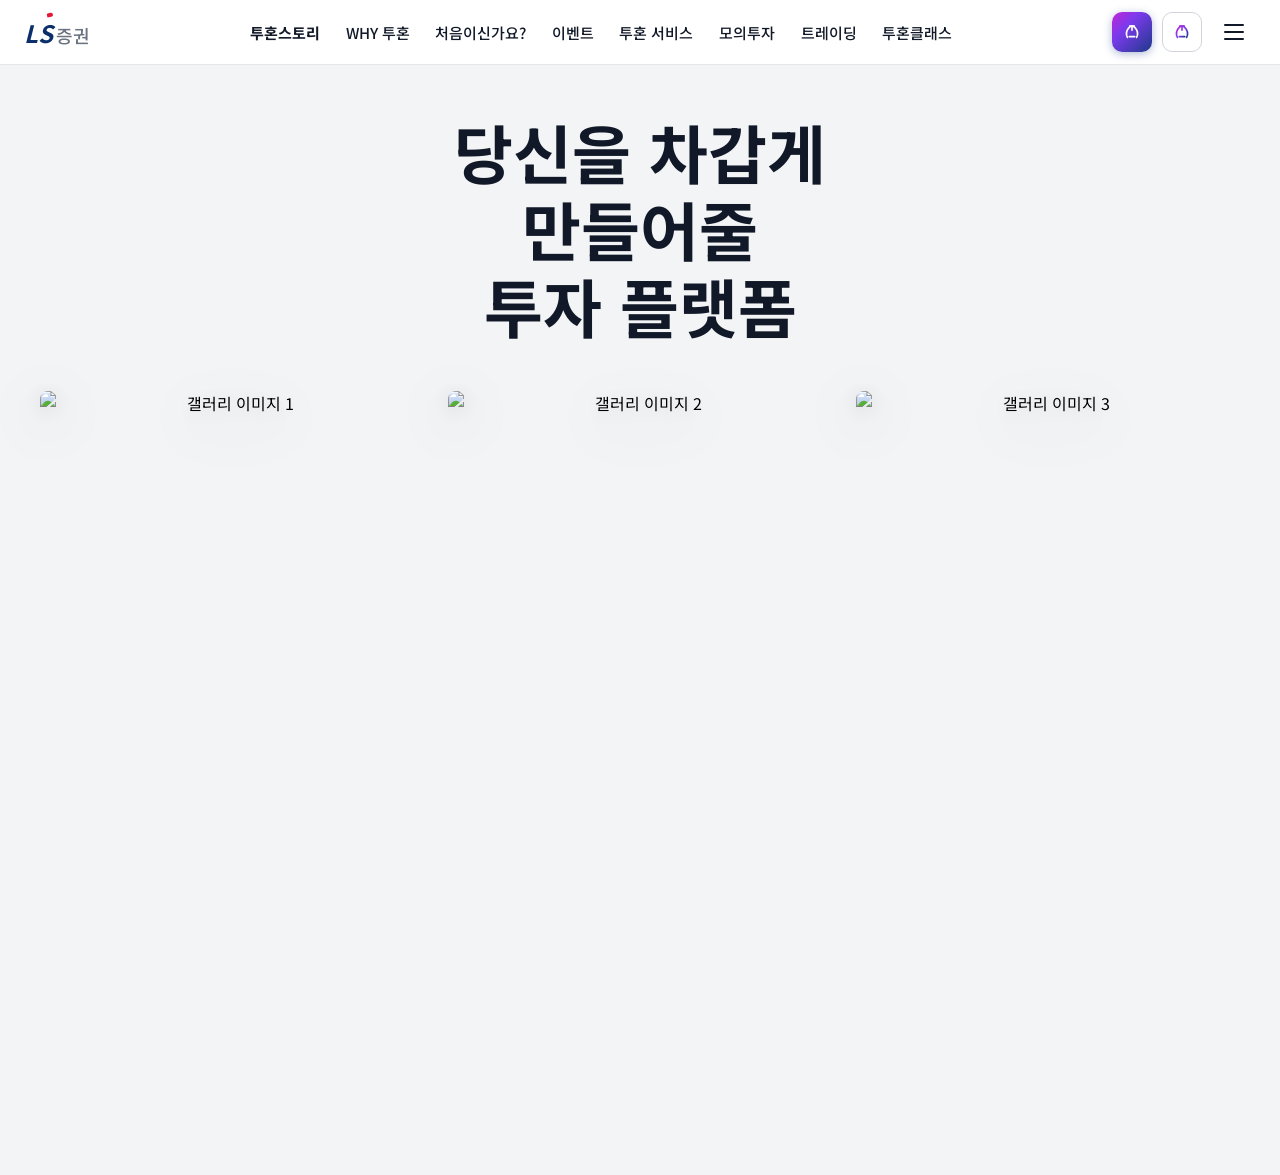
==== index.html @ 50b417e9 "2nd" ====
<!DOCTYPE html>
<html lang="ko">
<head>
    <meta charset="UTF-8">
    <meta name="viewport" content="width=device-width, initial-scale=1.0">
    <title>LS증권 스타일 헤더</title>
    <link rel="preconnect" href="https://fonts.googleapis.com">
    <link rel="preconnect" href="https://fonts.gstatic.com" crossorigin>
    <link href="https://fonts.googleapis.com/css2?family=Noto+Sans+KR:wght@400;500;700&display=swap" rel="stylesheet">
    <style>
        :root {
            --header-bg: #ffffff;
            --logo-blue: #0a2f6b;
            --logo-accent-red: #e31837;
            --logo-gray: #6b7280;
            --nav-text: #111827;
            --icon-gradient: linear-gradient(135deg, #c026d3 0%, #7c3aed 35%, #1e3a8a 100%);
            --icon-border: #d1d5db;
        }

        *,
        *::before,
        *::after {
            box-sizing: border-box;
        }

        body {
            margin: 0;
            font-family: "Noto Sans KR", -apple-system, BlinkMacSystemFont, sans-serif;
            background: #f3f4f6;
        }

        .site-header {
            background: var(--header-bg);
            border-bottom: 1px solid #e5e7eb;
        }

        .header-inner {
            max-width: 1280px;
            margin: 0 auto;
            padding: 0 24px;
            min-height: 64px;
            display: flex;
            align-items: center;
            justify-content: space-between;
            gap: 24px;
        }

        /* 로고 */
        .logo {
            display: flex;
            align-items: baseline;
            gap: 2px;
            text-decoration: none;
            flex-shrink: 0;
        }

        .logo-ls {
            display: inline-flex;
            align-items: flex-start;
            font-size: 1.5rem;
            font-weight: 700;
            font-style: italic;
            color: var(--logo-blue);
            letter-spacing: -0.02em;
        }

        .logo-s-wrap {
            position: relative;
            display: inline-block;
        }

        .logo-s-accent {
            position: absolute;
            top: -2px;
            right: -1px;
            width: 6px;
            height: 4px;
            background: var(--logo-accent-red);
            border-radius: 1px 2px 2px 0;
            transform: rotate(-12deg);
        }

        .logo-sub {
            font-size: 1.125rem;
            font-weight: 500;
            font-style: normal;
            color: var(--logo-gray);
            margin-left: 2px;
        }

        /* 중앙 네비 */
        .main-nav {
            flex: 1;
            display: flex;
            justify-content: center;
            min-width: 0;
        }

        .main-nav ul {
            list-style: none;
            margin: 0;
            padding: 0;
            display: flex;
            flex-wrap: wrap;
            align-items: center;
            justify-content: center;
            gap: clamp(12px, 2vw, 28px);
        }

        .main-nav a {
            color: var(--nav-text);
            text-decoration: none;
            font-size: 0.9375rem;
            font-weight: 500;
            white-space: nowrap;
            padding: 8px 0;
        }

        .main-nav a:hover {
            color: var(--logo-blue);
        }

        .main-nav a.is-active {
            font-weight: 700;
        }

        /* 우측 액션 */
        .header-actions {
            display: flex;
            align-items: center;
            gap: 10px;
            flex-shrink: 0;
        }

        .icon-btn {
            width: 40px;
            height: 40px;
            border: none;
            border-radius: 10px;
            cursor: pointer;
            display: inline-flex;
            align-items: center;
            justify-content: center;
            padding: 0;
            transition: transform 0.15s ease, box-shadow 0.15s ease;
        }

        .icon-btn:hover {
            transform: translateY(-1px);
        }

        .icon-btn--filled {
            background: var(--icon-gradient);
            color: #fff;
            box-shadow: 0 2px 8px rgba(30, 58, 138, 0.35);
        }

        .icon-btn--outline {
            background: #fff;
            border: 1px solid var(--icon-border);
        }

        .icon-btn--menu {
            background: transparent;
            width: 44px;
            height: 44px;
            flex-direction: column;
            gap: 5px;
            border-radius: 8px;
        }

        .icon-btn--menu:hover {
            background: #f9fafb;
        }

        .icon-btn--menu span {
            display: block;
            width: 20px;
            height: 2px;
            background: #111827;
            border-radius: 1px;
        }

        .horn-icon {
            width: 22px;
            height: 22px;
        }

        @media (max-width: 1024px) {
            .header-inner {
                flex-wrap: wrap;
                padding-top: 12px;
                padding-bottom: 12px;
            }

            .main-nav {
                order: 3;
                flex-basis: 100%;
                justify-content: flex-start;
            }

            .main-nav ul {
                justify-content: flex-start;
                overflow-x: auto;
                flex-wrap: nowrap;
                padding-bottom: 4px;
                -webkit-overflow-scrolling: touch;
            }
        }

        /* 메인 영역 */
        .site-main {
            text-align: center;
            padding: 3rem 24px 4rem;
        }

        .hero-headline {
            margin: 0 0 3rem;
            font-size: 4em;
            font-weight: 700;
            line-height: 1.2;
            color: var(--nav-text);
        }

        .main-gallery {
            width: 1200px;
            max-width: 100%;
            margin-left: auto;
            margin-right: auto;
            display: flex;
            justify-content: space-between;
            align-items: stretch;
            gap: 1.5rem;
        }

        .main-gallery img {
            flex: 1 1 0;
            min-width: 0;
            width: 0;
            aspect-ratio: 2 / 3;
            object-fit: cover;
            border-radius: 8px;
            filter: drop-shadow(0 14px 28px rgba(15, 23, 42, 0.22))
                drop-shadow(0 4px 10px rgba(15, 23, 42, 0.12));
        }
    </style>
</head>
<body>
    <header class="site-header">
        <div class="header-inner">
            <a href="#" class="logo" aria-label="LS증권 홈">
                <span class="logo-ls">
                    L<span class="logo-s-wrap">S<span class="logo-s-accent" aria-hidden="true"></span></span>
                </span>
                <span class="logo-sub">증권</span>
            </a>

            <nav class="main-nav" aria-label="주요 메뉴">
                <ul>
                    <li><a href="#" class="is-active">투혼스토리</a></li>
                    <li><a href="#">WHY 투혼</a></li>
                    <li><a href="#">처음이신가요?</a></li>
                    <li><a href="#">이벤트</a></li>
                    <li><a href="#">투혼 서비스</a></li>
                    <li><a href="#">모의투자</a></li>
                    <li><a href="#">트레이딩</a></li>
                    <li><a href="#">투혼클래스</a></li>
                </ul>
            </nav>

            <div class="header-actions">
                <button type="button" class="icon-btn icon-btn--filled" aria-label="앱 바로가기">
                    <svg class="horn-icon" viewBox="0 0 24 24" fill="none" stroke="currentColor" stroke-width="1.8" stroke-linecap="round" stroke-linejoin="round" aria-hidden="true">
                        <path d="M7 18c-2-4-1-8 2-11 1.5-1.5 3.5-2 5.5-1.5M17 18c2-4 1-8-2-11-1.5-1.5-3.5-2-5.5-1.5"/>
                        <path d="M9 17h6M12 6v4"/>
                    </svg>
                </button>
                <button type="button" class="icon-btn icon-btn--outline" aria-label="서비스 메뉴">
                    <svg class="horn-icon" viewBox="0 0 24 24" fill="none" aria-hidden="true">
                        <defs>
                            <linearGradient id="hornGradientOutline" x1="0%" y1="0%" x2="100%" y2="100%">
                                <stop offset="0%" stop-color="#c026d3"/>
                                <stop offset="50%" stop-color="#7c3aed"/>
                                <stop offset="100%" stop-color="#1e3a8a"/>
                            </linearGradient>
                        </defs>
                        <g stroke="url(#hornGradientOutline)" stroke-width="1.8" stroke-linecap="round" stroke-linejoin="round">
                            <path d="M7 18c-2-4-1-8 2-11 1.5-1.5 3.5-2 5.5-1.5M17 18c2-4 1-8-2-11-1.5-1.5-3.5-2-5.5-1.5"/>
                            <path d="M9 17h6M12 6v4"/>
                        </g>
                    </svg>
                </button>
                <button type="button" class="icon-btn icon-btn--menu" aria-label="전체 메뉴 열기">
                    <span></span><span></span><span></span>
                </button>
            </div>
        </div>
    </header>

    <main class="site-main">
        <h1 class="hero-headline">
            당신을 차갑게<br>
            만들어줄<br>
            투자 플랫폼
        </h1>
        <div class="main-gallery">
            <img src="https://picsum.photos/seed/main01/480/720" width="480" height="720" alt="갤러리 이미지 1">
            <img src="https://picsum.photos/seed/main02/480/720" width="480" height="720" alt="갤러리 이미지 2">
            <img src="https://picsum.photos/seed/main03/480/720" width="480" height="720" alt="갤러리 이미지 3">
        </div>
    </main>
    <footer>
    </footer>
</body>
</html>
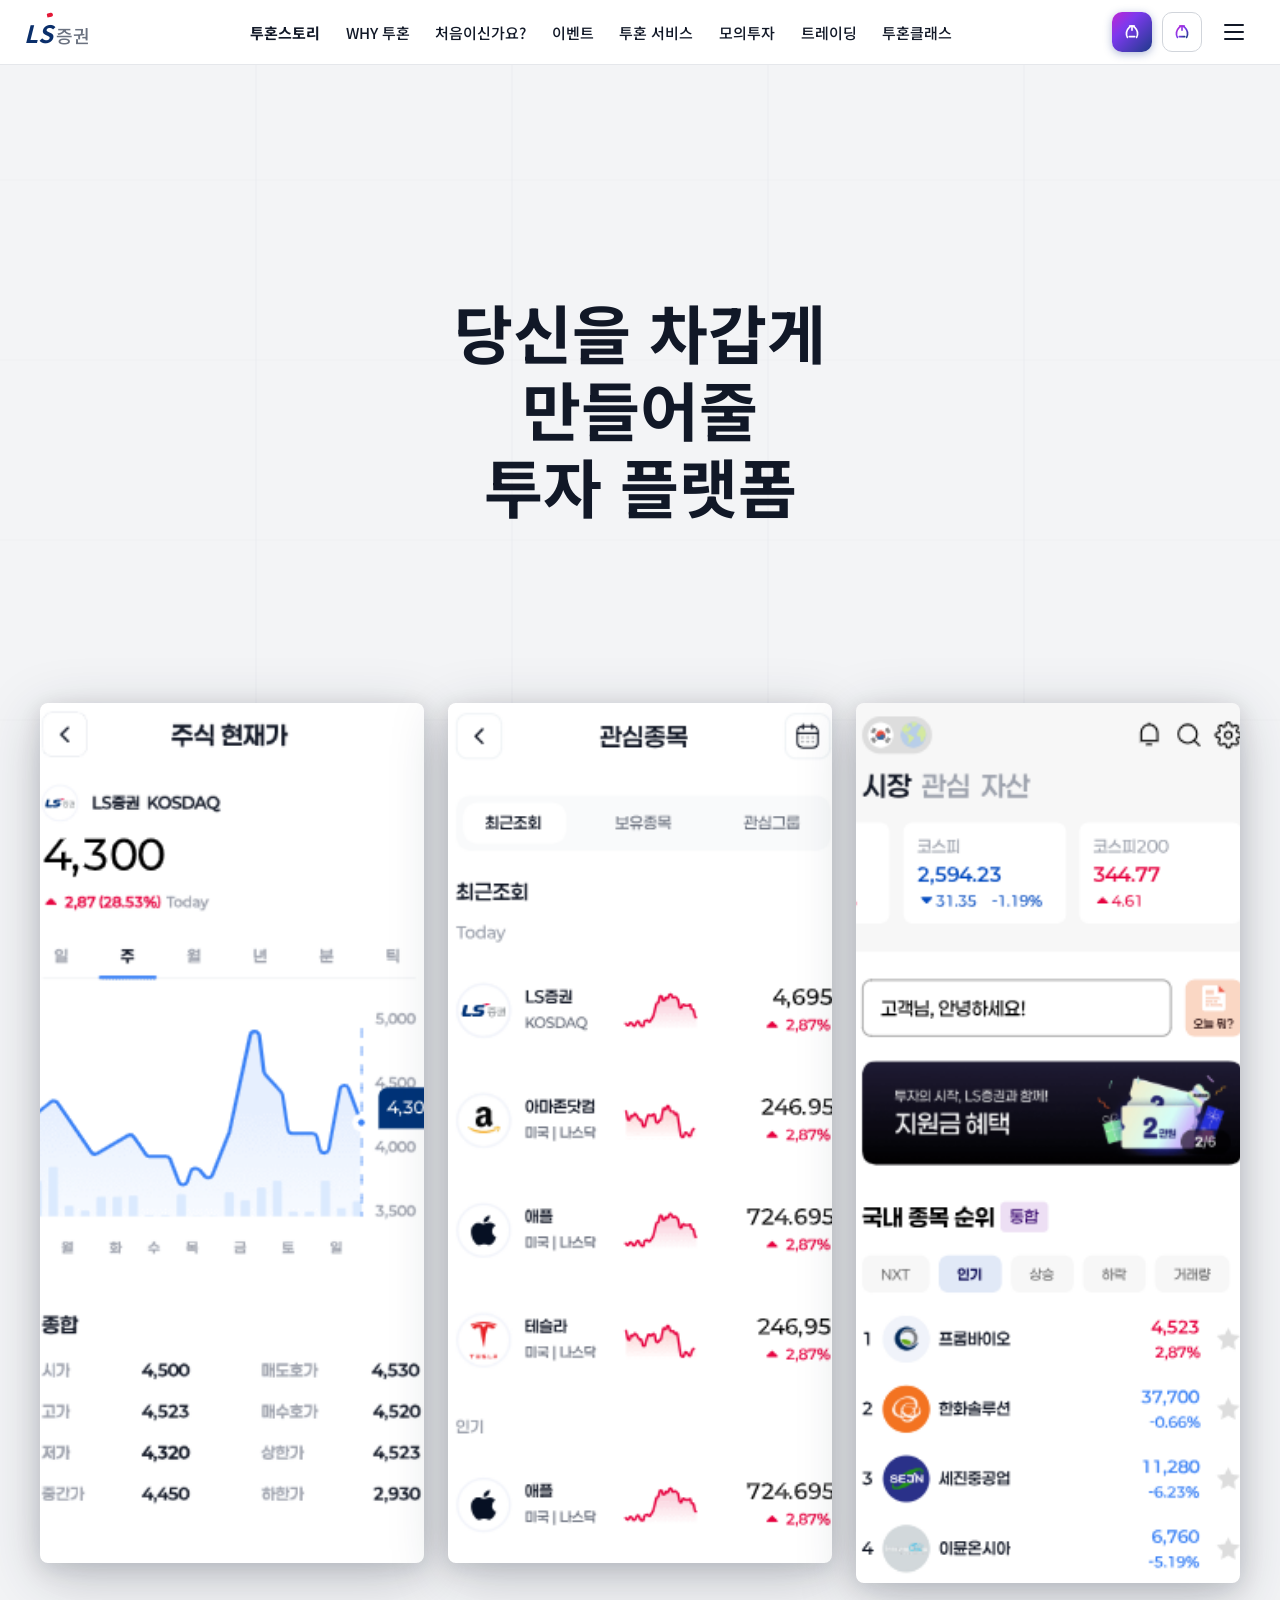
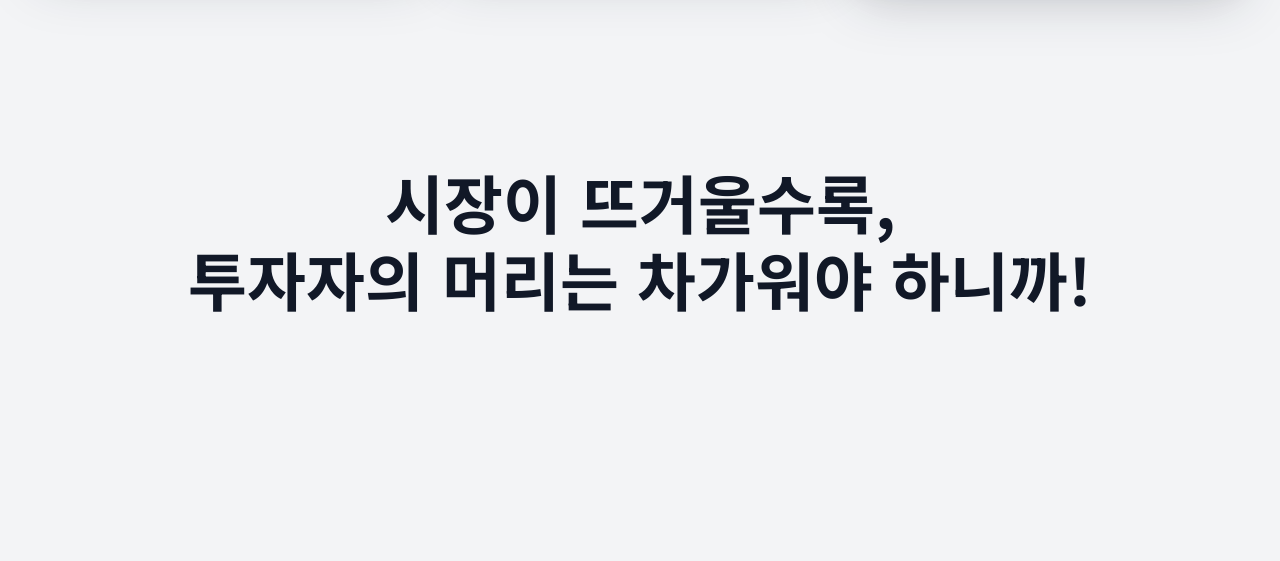
==== commit 61fa3022: "1335" ====
--- a/index.html
+++ b/index.html
@@ -7,246 +7,44 @@
     <link rel="preconnect" href="https://fonts.googleapis.com">
     <link rel="preconnect" href="https://fonts.gstatic.com" crossorigin>
     <link href="https://fonts.googleapis.com/css2?family=Noto+Sans+KR:wght@400;500;700&display=swap" rel="stylesheet">
-    <style>
-        :root {
-            --header-bg: #ffffff;
-            --logo-blue: #0a2f6b;
-            --logo-accent-red: #e31837;
-            --logo-gray: #6b7280;
-            --nav-text: #111827;
-            --icon-gradient: linear-gradient(135deg, #c026d3 0%, #7c3aed 35%, #1e3a8a 100%);
-            --icon-border: #d1d5db;
-        }
-
-        *,
-        *::before,
-        *::after {
-            box-sizing: border-box;
-        }
-
-        body {
-            margin: 0;
-            font-family: "Noto Sans KR", -apple-system, BlinkMacSystemFont, sans-serif;
-            background: #f3f4f6;
-        }
-
-        .site-header {
-            background: var(--header-bg);
-            border-bottom: 1px solid #e5e7eb;
-        }
-
-        .header-inner {
-            max-width: 1280px;
-            margin: 0 auto;
-            padding: 0 24px;
-            min-height: 64px;
-            display: flex;
-            align-items: center;
-            justify-content: space-between;
-            gap: 24px;
-        }
-
-        /* 로고 */
-        .logo {
-            display: flex;
-            align-items: baseline;
-            gap: 2px;
-            text-decoration: none;
-            flex-shrink: 0;
-        }
-
-        .logo-ls {
-            display: inline-flex;
-            align-items: flex-start;
-            font-size: 1.5rem;
-            font-weight: 700;
-            font-style: italic;
-            color: var(--logo-blue);
-            letter-spacing: -0.02em;
-        }
-
-        .logo-s-wrap {
-            position: relative;
-            display: inline-block;
-        }
-
-        .logo-s-accent {
-            position: absolute;
-            top: -2px;
-            right: -1px;
-            width: 6px;
-            height: 4px;
-            background: var(--logo-accent-red);
-            border-radius: 1px 2px 2px 0;
-            transform: rotate(-12deg);
-        }
-
-        .logo-sub {
-            font-size: 1.125rem;
-            font-weight: 500;
-            font-style: normal;
-            color: var(--logo-gray);
-            margin-left: 2px;
-        }
-
-        /* 중앙 네비 */
-        .main-nav {
-            flex: 1;
-            display: flex;
-            justify-content: center;
-            min-width: 0;
-        }
-
-        .main-nav ul {
-            list-style: none;
-            margin: 0;
-            padding: 0;
-            display: flex;
-            flex-wrap: wrap;
-            align-items: center;
-            justify-content: center;
-            gap: clamp(12px, 2vw, 28px);
-        }
-
-        .main-nav a {
-            color: var(--nav-text);
-            text-decoration: none;
-            font-size: 0.9375rem;
-            font-weight: 500;
-            white-space: nowrap;
-            padding: 8px 0;
-        }
-
-        .main-nav a:hover {
-            color: var(--logo-blue);
-        }
-
-        .main-nav a.is-active {
-            font-weight: 700;
-        }
-
-        /* 우측 액션 */
-        .header-actions {
-            display: flex;
-            align-items: center;
-            gap: 10px;
-            flex-shrink: 0;
-        }
-
-        .icon-btn {
-            width: 40px;
-            height: 40px;
-            border: none;
-            border-radius: 10px;
-            cursor: pointer;
-            display: inline-flex;
-            align-items: center;
-            justify-content: center;
-            padding: 0;
-            transition: transform 0.15s ease, box-shadow 0.15s ease;
-        }
-
-        .icon-btn:hover {
-            transform: translateY(-1px);
-        }
-
-        .icon-btn--filled {
-            background: var(--icon-gradient);
-            color: #fff;
-            box-shadow: 0 2px 8px rgba(30, 58, 138, 0.35);
-        }
-
-        .icon-btn--outline {
-            background: #fff;
-            border: 1px solid var(--icon-border);
-        }
-
-        .icon-btn--menu {
-            background: transparent;
-            width: 44px;
-            height: 44px;
-            flex-direction: column;
-            gap: 5px;
-            border-radius: 8px;
-        }
-
-        .icon-btn--menu:hover {
-            background: #f9fafb;
-        }
-
-        .icon-btn--menu span {
-            display: block;
-            width: 20px;
-            height: 2px;
-            background: #111827;
-            border-radius: 1px;
-        }
-
-        .horn-icon {
-            width: 22px;
-            height: 22px;
-        }
-
-        @media (max-width: 1024px) {
-            .header-inner {
-                flex-wrap: wrap;
-                padding-top: 12px;
-                padding-bottom: 12px;
-            }
-
-            .main-nav {
-                order: 3;
-                flex-basis: 100%;
-                justify-content: flex-start;
-            }
-
-            .main-nav ul {
-                justify-content: flex-start;
-                overflow-x: auto;
-                flex-wrap: nowrap;
-                padding-bottom: 4px;
-                -webkit-overflow-scrolling: touch;
-            }
-        }
-
-        /* 메인 영역 */
-        .site-main {
-            text-align: center;
-            padding: 3rem 24px 4rem;
-        }
-
-        .hero-headline {
-            margin: 0 0 3rem;
-            font-size: 4em;
-            font-weight: 700;
-            line-height: 1.2;
-            color: var(--nav-text);
-        }
-
-        .main-gallery {
-            width: 1200px;
-            max-width: 100%;
-            margin-left: auto;
-            margin-right: auto;
-            display: flex;
-            justify-content: space-between;
-            align-items: stretch;
-            gap: 1.5rem;
-        }
-
-        .main-gallery img {
-            flex: 1 1 0;
-            min-width: 0;
-            width: 0;
-            aspect-ratio: 2 / 3;
-            object-fit: cover;
-            border-radius: 8px;
-            filter: drop-shadow(0 14px 28px rgba(15, 23, 42, 0.22))
-                drop-shadow(0 4px 10px rgba(15, 23, 42, 0.12));
-        }
-    </style>
+    <link rel="stylesheet" href="css/styles.css">
 </head>
 <body>
+    <div class="scroll-chart-bg" aria-hidden="true">
+        <svg class="scroll-chart-svg" viewBox="0 0 100 100" preserveAspectRatio="none" width="100%" height="100%">
+            <defs>
+                <filter id="chartGlow" x="-20%" y="-20%" width="140%" height="140%">
+                    <feGaussianBlur in="SourceGraphic" stdDeviation="0.35" result="blur"/>
+                    <feMerge>
+                        <feMergeNode in="blur"/>
+                        <feMergeNode in="SourceGraphic"/>
+                    </feMerge>
+                </filter>
+            </defs>
+            <g class="scroll-chart-grid" opacity="0.12" stroke="#64748b" stroke-width="0.08">
+                <line x1="0" y1="20" x2="100" y2="20"/>
+                <line x1="0" y1="40" x2="100" y2="40"/>
+                <line x1="0" y1="60" x2="100" y2="60"/>
+                <line x1="0" y1="80" x2="100" y2="80"/>
+                <line x1="20" y1="0" x2="20" y2="100"/>
+                <line x1="40" y1="0" x2="40" y2="100"/>
+                <line x1="60" y1="0" x2="60" y2="100"/>
+                <line x1="80" y1="0" x2="80" y2="100"/>
+            </g>
+            <path
+                id="chartTrendPath"
+                class="scroll-chart-path"
+                fill="none"
+                stroke="#FF0000"
+                stroke-width="0.55"
+                stroke-linecap="round"
+                stroke-linejoin="round"
+                filter="url(#chartGlow)"
+                d="M 3 97 L 7 92 L 11 94 L 15 88 L 19 91 L 23 84 L 27 87 L 31 79 L 35 83 L 39 75 L 43 79 L 47 71 L 51 75 L 55 66 L 59 71 L 63 62 L 67 67 L 71 58 L 75 63 L 79 54 L 83 59 L 87 50 L 90 55 L 93 47 L 95 42 L 97 35 L 98 28 L 99 20 L 99.5 12 L 99.8 6"
+            />
+            <circle id="chartHeadDot" class="scroll-chart-head" r="0.9" fill="#FF0000" opacity="0"/>
+        </svg>
+    </div>
     <header class="site-header">
         <div class="header-inner">
             <a href="#" class="logo" aria-label="LS증권 홈">
@@ -299,18 +97,39 @@
     </header>
 
     <main class="site-main">
-        <h1 class="hero-headline">
-            당신을 차갑게<br>
-            만들어줄<br>
-            투자 플랫폼
-        </h1>
-        <div class="main-gallery">
-            <img src="https://picsum.photos/seed/main01/480/720" width="480" height="720" alt="갤러리 이미지 1">
-            <img src="https://picsum.photos/seed/main02/480/720" width="480" height="720" alt="갤러리 이미지 2">
-            <img src="https://picsum.photos/seed/main03/480/720" width="480" height="720" alt="갤러리 이미지 3">
+        <div>
+            <h1 class="hero-headline">
+                당신을 차갑게<br>
+                만들어줄<br>
+                투자 플랫폼
+            </h1>
         </div>
+        <div>
+            <div class="main-gallery">
+                <img src="img/img01.png" width="480px" height="860px" alt="갤러리 이미지 1">
+                <img src="img/img02.png" width="480px" height="860px" alt="갤러리 이미지 2">
+                <img src="img/img03.png" width="480px" height="880px" alt="갤러리 이미지 3">
+            </div>
+        </div>
+        <div>
+            <h1 class="hero-headline">
+                시장이 뜨거울수록,<br>
+                <b>투자자의 머리는 차가워야 하니까!</b>
+            </h1>
+        </div>
+        <div>
+
+        </div>
+
+
     </main>
     <footer>
     </footer>
+    <button type="button" class="scroll-top-btn" id="scrollTopBtn" aria-label="페이지 맨 위로 이동" title="맨 위로">
+        <svg class="scroll-top-btn__icon" width="22" height="22" viewBox="0 0 24 24" fill="none" stroke="currentColor" stroke-width="2.2" stroke-linecap="round" stroke-linejoin="round" aria-hidden="true">
+            <path d="M12 19V5M5 12l7-7 7 7"/>
+        </svg>
+    </button>
+    <script src="js/main.js" defer></script>
 </body>
 </html>
--- a/css/styles.css
+++ b/css/styles.css
@@ -0,0 +1,317 @@
+:root {
+    --header-bg: #ffffff;
+    --logo-blue: #0a2f6b;
+    --logo-accent-red: #e31837;
+    --logo-gray: #6b7280;
+    --nav-text: #111827;
+    --icon-gradient: linear-gradient(135deg, #c026d3 0%, #7c3aed 35%, #1e3a8a 100%);
+    --icon-border: #d1d5db;
+}
+
+*,
+*::before,
+*::after {
+    box-sizing: border-box;
+}
+
+body {
+    margin: 0;
+    font-family: "Noto Sans KR", -apple-system, BlinkMacSystemFont, sans-serif;
+    background: #f3f4f6;
+}
+
+/* 스크롤 연동 배경 차트 (맨 뒤, 고정) */
+.scroll-chart-bg {
+    position: fixed;
+    inset: 0;
+    z-index: 0;
+    pointer-events: none;
+    overflow: hidden;
+}
+
+.scroll-chart-svg {
+    display: block;
+    width: 100%;
+    height: 100%;
+    opacity: 0.42;
+    transform: translate3d(0, 0, 0);
+    will-change: transform;
+}
+
+.site-header,
+.site-main,
+footer {
+    position: relative;
+    z-index: 1;
+}
+
+.site-header {
+    background: var(--header-bg);
+    border-bottom: 1px solid #e5e7eb;
+}
+
+.header-inner {
+    max-width: 1280px;
+    margin: 0 auto;
+    padding: 0 24px;
+    min-height: 64px;
+    display: flex;
+    align-items: center;
+    justify-content: space-between;
+    gap: 24px;
+}
+
+/* 로고 */
+.logo {
+    display: flex;
+    align-items: baseline;
+    gap: 2px;
+    text-decoration: none;
+    flex-shrink: 0;
+}
+
+.logo-ls {
+    display: inline-flex;
+    align-items: flex-start;
+    font-size: 1.5rem;
+    font-weight: 700;
+    font-style: italic;
+    color: var(--logo-blue);
+    letter-spacing: -0.02em;
+}
+
+.logo-s-wrap {
+    position: relative;
+    display: inline-block;
+}
+
+.logo-s-accent {
+    position: absolute;
+    top: -2px;
+    right: -1px;
+    width: 6px;
+    height: 4px;
+    background: var(--logo-accent-red);
+    border-radius: 1px 2px 2px 0;
+    transform: rotate(-12deg);
+}
+
+.logo-sub {
+    font-size: 1.125rem;
+    font-weight: 500;
+    font-style: normal;
+    color: var(--logo-gray);
+    margin-left: 2px;
+}
+
+/* 중앙 네비 */
+.main-nav {
+    flex: 1;
+    display: flex;
+    justify-content: center;
+    min-width: 0;
+}
+
+.main-nav ul {
+    list-style: none;
+    margin: 0;
+    padding: 0;
+    display: flex;
+    flex-wrap: wrap;
+    align-items: center;
+    justify-content: center;
+    gap: clamp(12px, 2vw, 28px);
+}
+
+.main-nav a {
+    color: var(--nav-text);
+    text-decoration: none;
+    font-size: 0.9375rem;
+    font-weight: 500;
+    white-space: nowrap;
+    padding: 8px 0;
+}
+
+.main-nav a:hover {
+    color: var(--logo-blue);
+}
+
+.main-nav a.is-active {
+    font-weight: 700;
+}
+
+/* 우측 액션 */
+.header-actions {
+    display: flex;
+    align-items: center;
+    gap: 10px;
+    flex-shrink: 0;
+}
+
+.icon-btn {
+    width: 40px;
+    height: 40px;
+    border: none;
+    border-radius: 10px;
+    cursor: pointer;
+    display: inline-flex;
+    align-items: center;
+    justify-content: center;
+    padding: 0;
+    transition: transform 0.15s ease, box-shadow 0.15s ease;
+}
+
+.icon-btn:hover {
+    transform: translateY(-1px);
+}
+
+.icon-btn--filled {
+    background: var(--icon-gradient);
+    color: #fff;
+    box-shadow: 0 2px 8px rgba(30, 58, 138, 0.35);
+}
+
+.icon-btn--outline {
+    background: #fff;
+    border: 1px solid var(--icon-border);
+}
+
+.icon-btn--menu {
+    background: transparent;
+    width: 44px;
+    height: 44px;
+    flex-direction: column;
+    gap: 5px;
+    border-radius: 8px;
+}
+
+.icon-btn--menu:hover {
+    background: #f9fafb;
+}
+
+.icon-btn--menu span {
+    display: block;
+    width: 20px;
+    height: 2px;
+    background: #111827;
+    border-radius: 1px;
+}
+
+.horn-icon {
+    width: 22px;
+    height: 22px;
+}
+
+@media (max-width: 1024px) {
+    .header-inner {
+        flex-wrap: wrap;
+        padding-top: 12px;
+        padding-bottom: 12px;
+    }
+
+    .main-nav {
+        order: 3;
+        flex-basis: 100%;
+        justify-content: flex-start;
+    }
+
+    .main-nav ul {
+        justify-content: flex-start;
+        overflow-x: auto;
+        flex-wrap: nowrap;
+        padding-bottom: 4px;
+        -webkit-overflow-scrolling: touch;
+    }
+}
+
+/* 메인 영역 */
+.site-main {
+    text-align: center;
+    padding: 3rem 24px 4rem;
+}
+
+.site-main > div {
+    margin-top: 20vh;
+    margin-bottom: 20vh;
+}
+
+.hero-headline {
+    margin: 0 0 3rem;
+    font-size: 4em;
+    font-weight: 700;
+    line-height: 1.2;
+    color: var(--nav-text);
+}
+
+.main-gallery {
+    width: 1200px;
+    max-width: 100%;
+    margin-left: auto;
+    margin-right: auto;
+    display: flex;
+    justify-content: space-between;
+    align-items: stretch;
+    gap: 1.5rem;
+}
+
+.main-gallery img {
+    flex: 1 1 0;
+    min-width: 0;
+    width: 0;
+    aspect-ratio: 2 / 3;
+    object-fit: cover;
+    border-radius: 8px;
+    filter: drop-shadow(0 14px 28px rgba(15, 23, 42, 0.22))
+        drop-shadow(0 4px 10px rgba(15, 23, 42, 0.12));
+}
+
+/* 맨 위로 (스크롤 시 표시) */
+.scroll-top-btn {
+    position: fixed;
+    right: 24px;
+    bottom: 24px;
+    z-index: 100;
+    width: 48px;
+    height: 48px;
+    padding: 0;
+    border: 1px solid #e5e7eb;
+    border-radius: 50%;
+    background: #ffffff;
+    color: var(--nav-text);
+    cursor: pointer;
+    box-shadow: 0 4px 14px rgba(15, 23, 42, 0.12);
+    display: flex;
+    align-items: center;
+    justify-content: center;
+    opacity: 0;
+    visibility: hidden;
+    pointer-events: none;
+    transform: translateY(10px);
+    transition:
+        opacity 0.28s ease,
+        visibility 0.28s ease,
+        transform 0.28s ease,
+        box-shadow 0.2s ease,
+        background-color 0.2s ease;
+}
+
+.scroll-top-btn.is-visible {
+    opacity: 1;
+    visibility: visible;
+    pointer-events: auto;
+    transform: translateY(0);
+}
+
+.scroll-top-btn:hover {
+    background: #f9fafb;
+    box-shadow: 0 6px 20px rgba(15, 23, 42, 0.16);
+}
+
+.scroll-top-btn:focus-visible {
+    outline: 2px solid var(--logo-blue);
+    outline-offset: 2px;
+}
+
+.scroll-top-btn__icon {
+    display: block;
+}
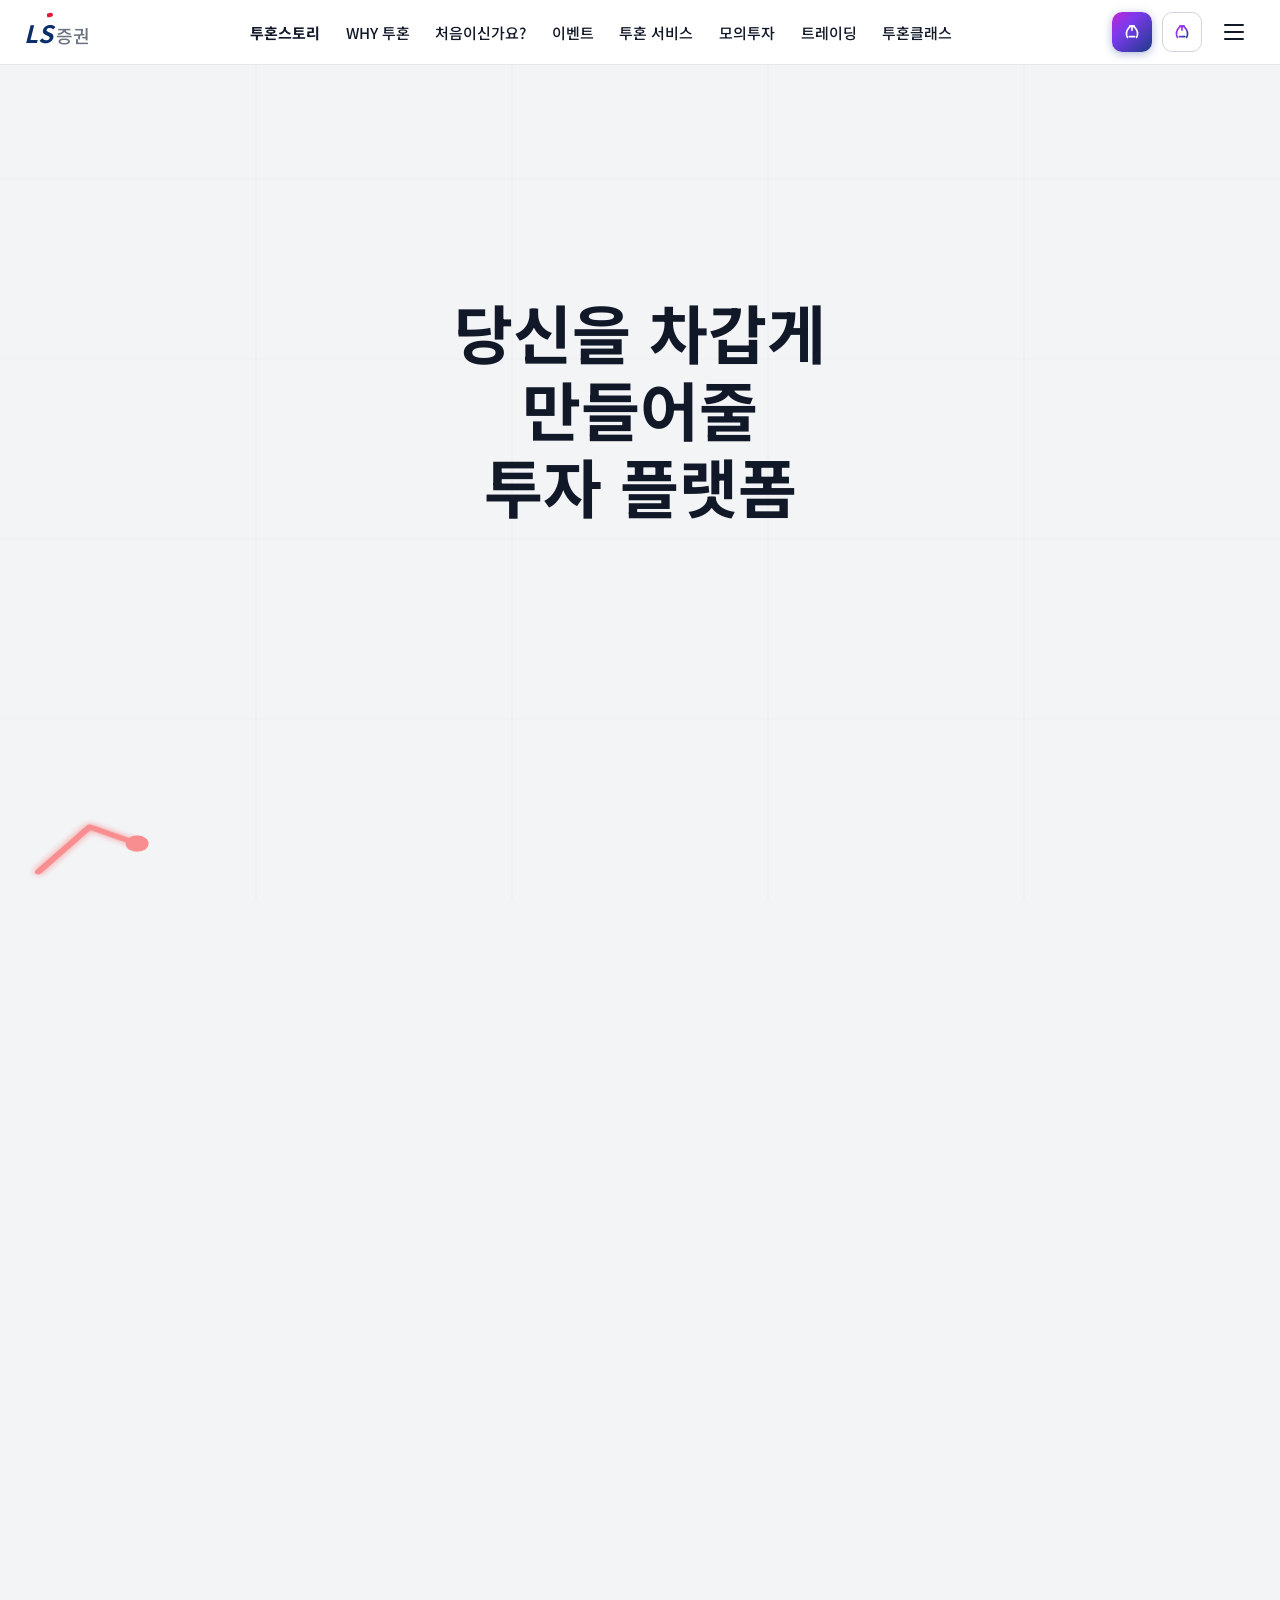
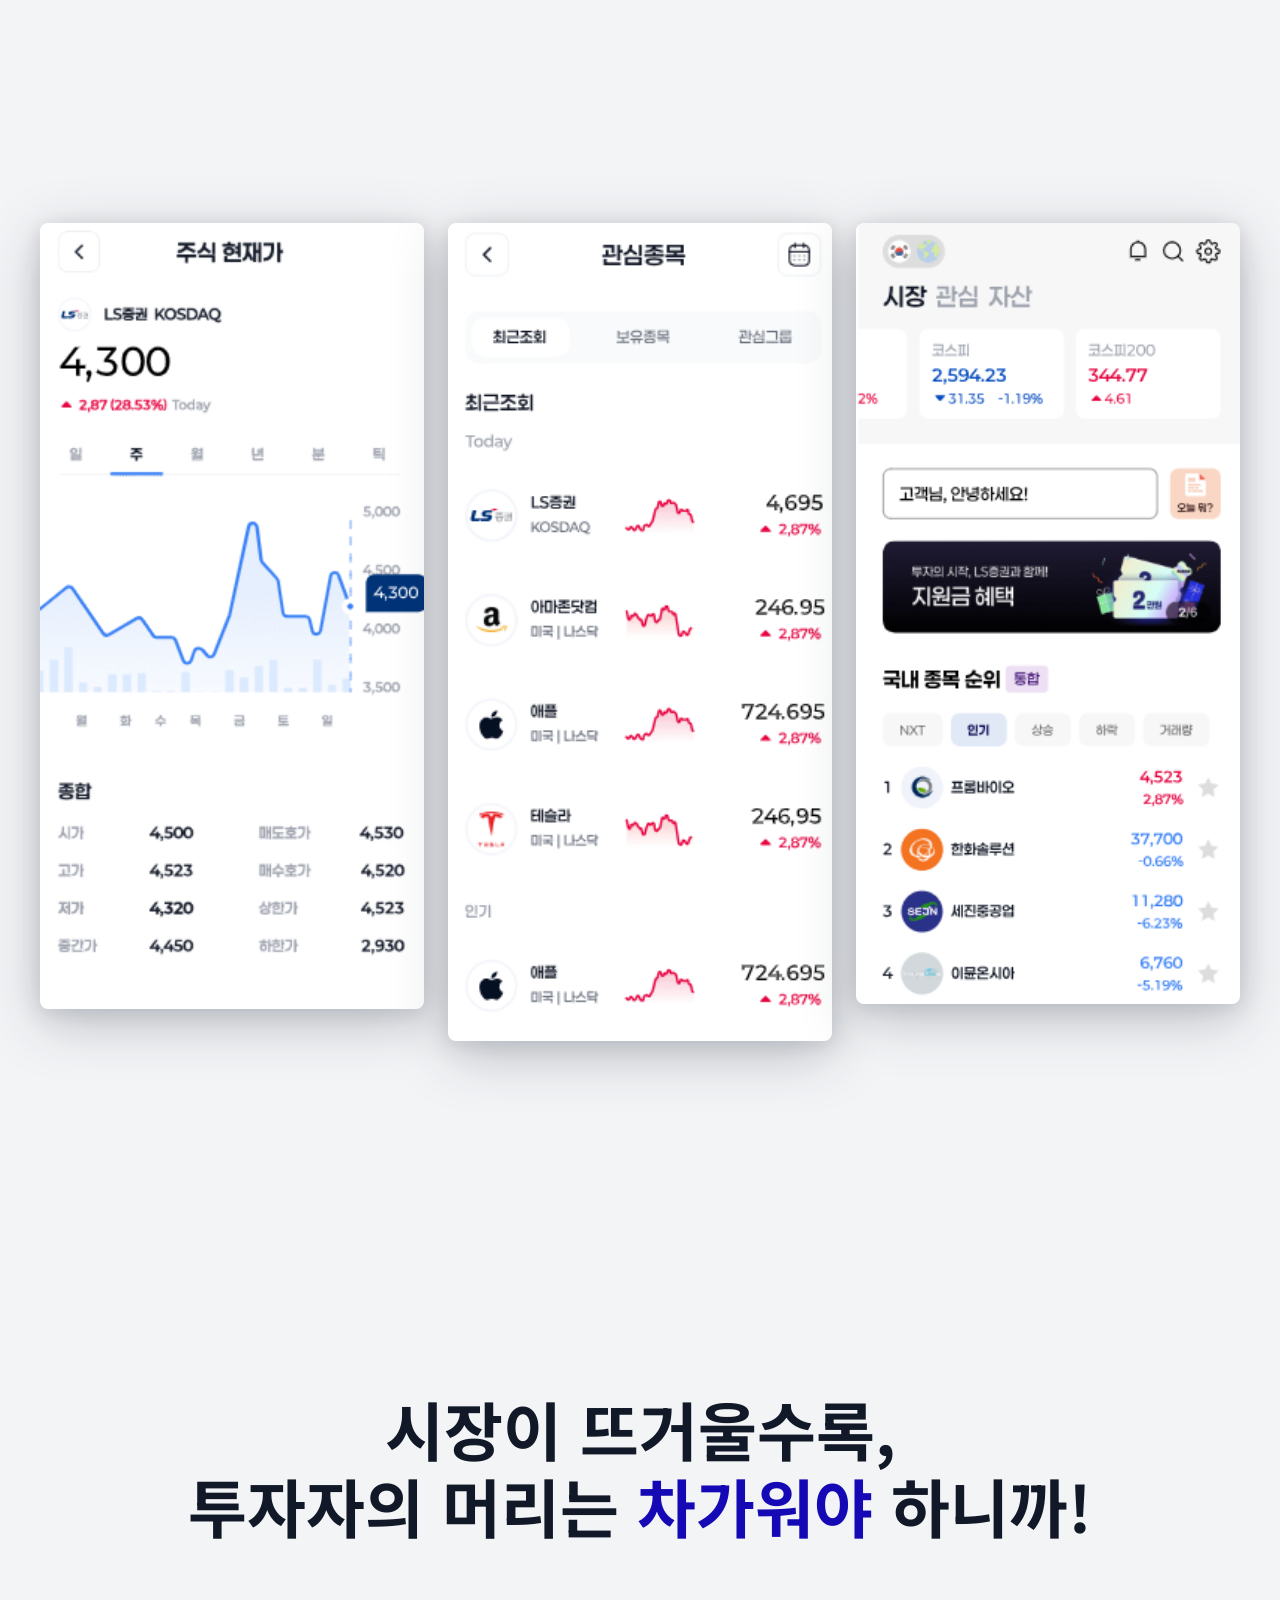
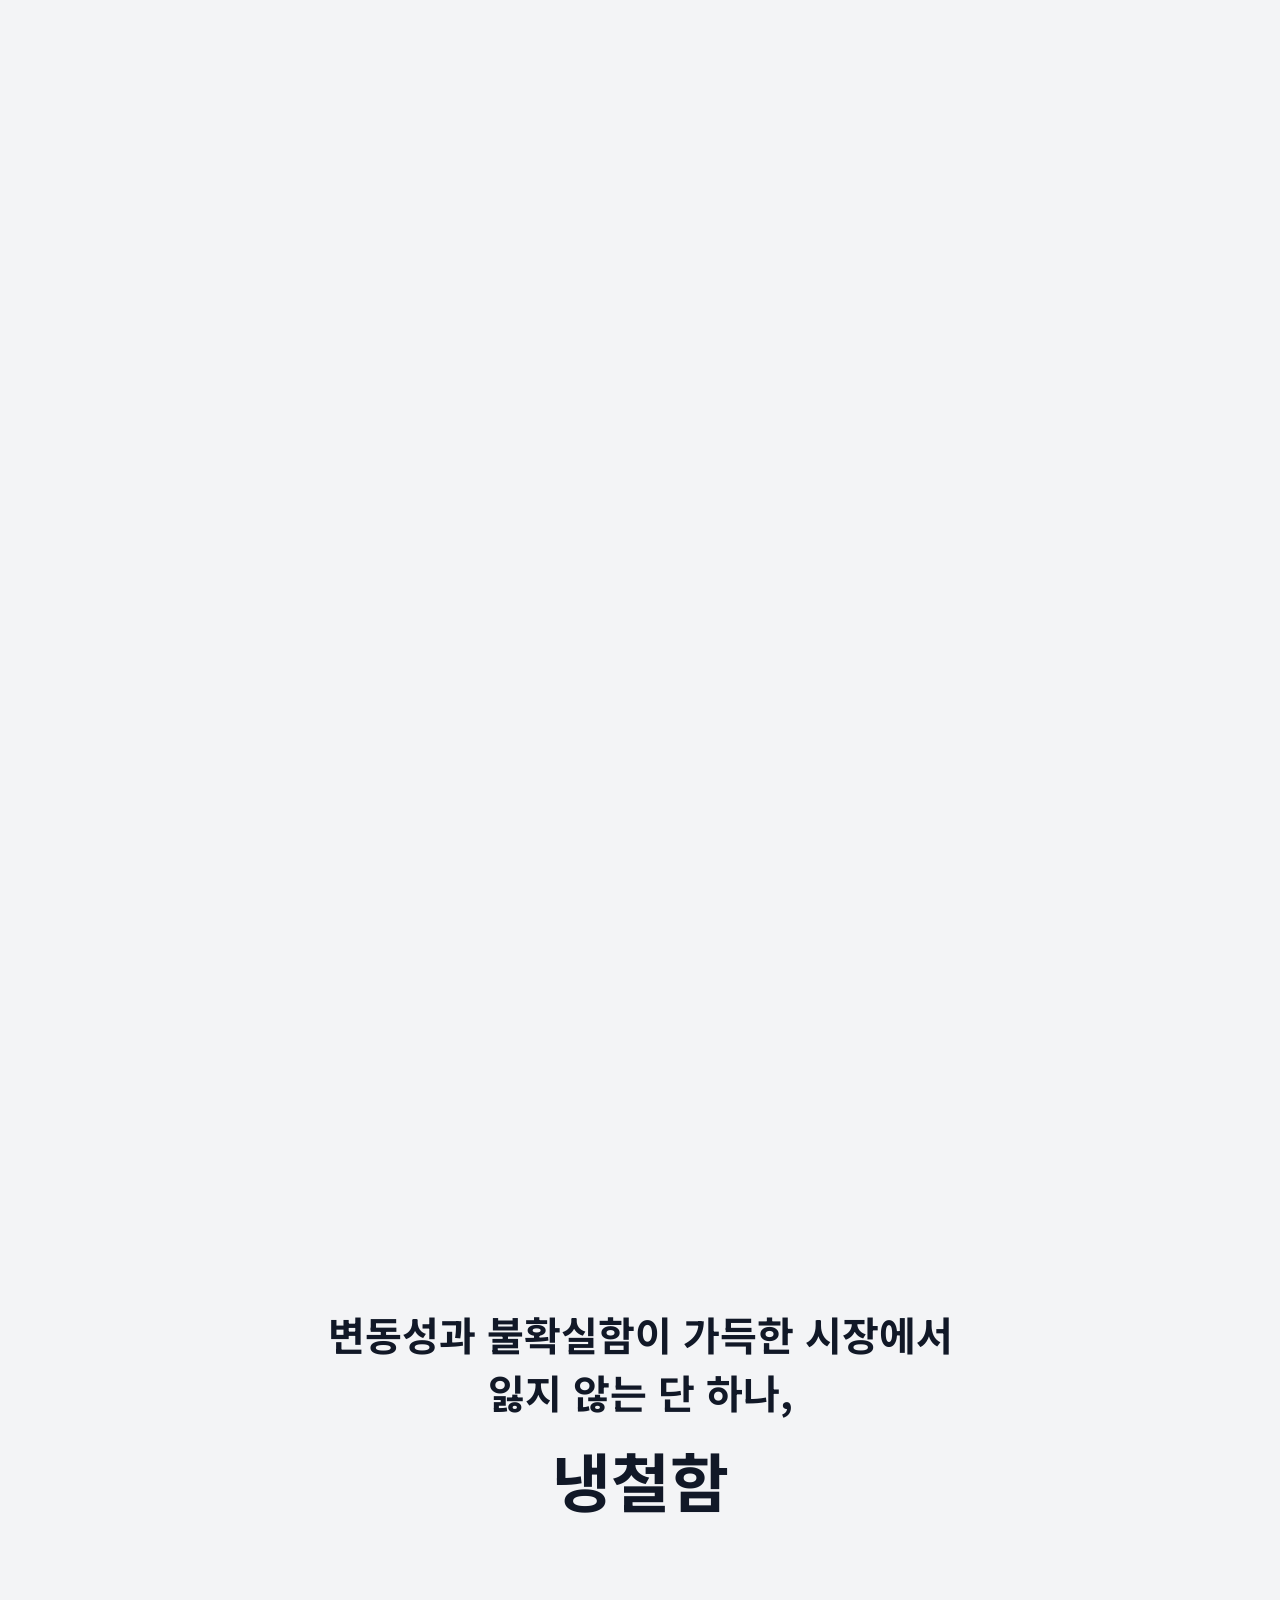
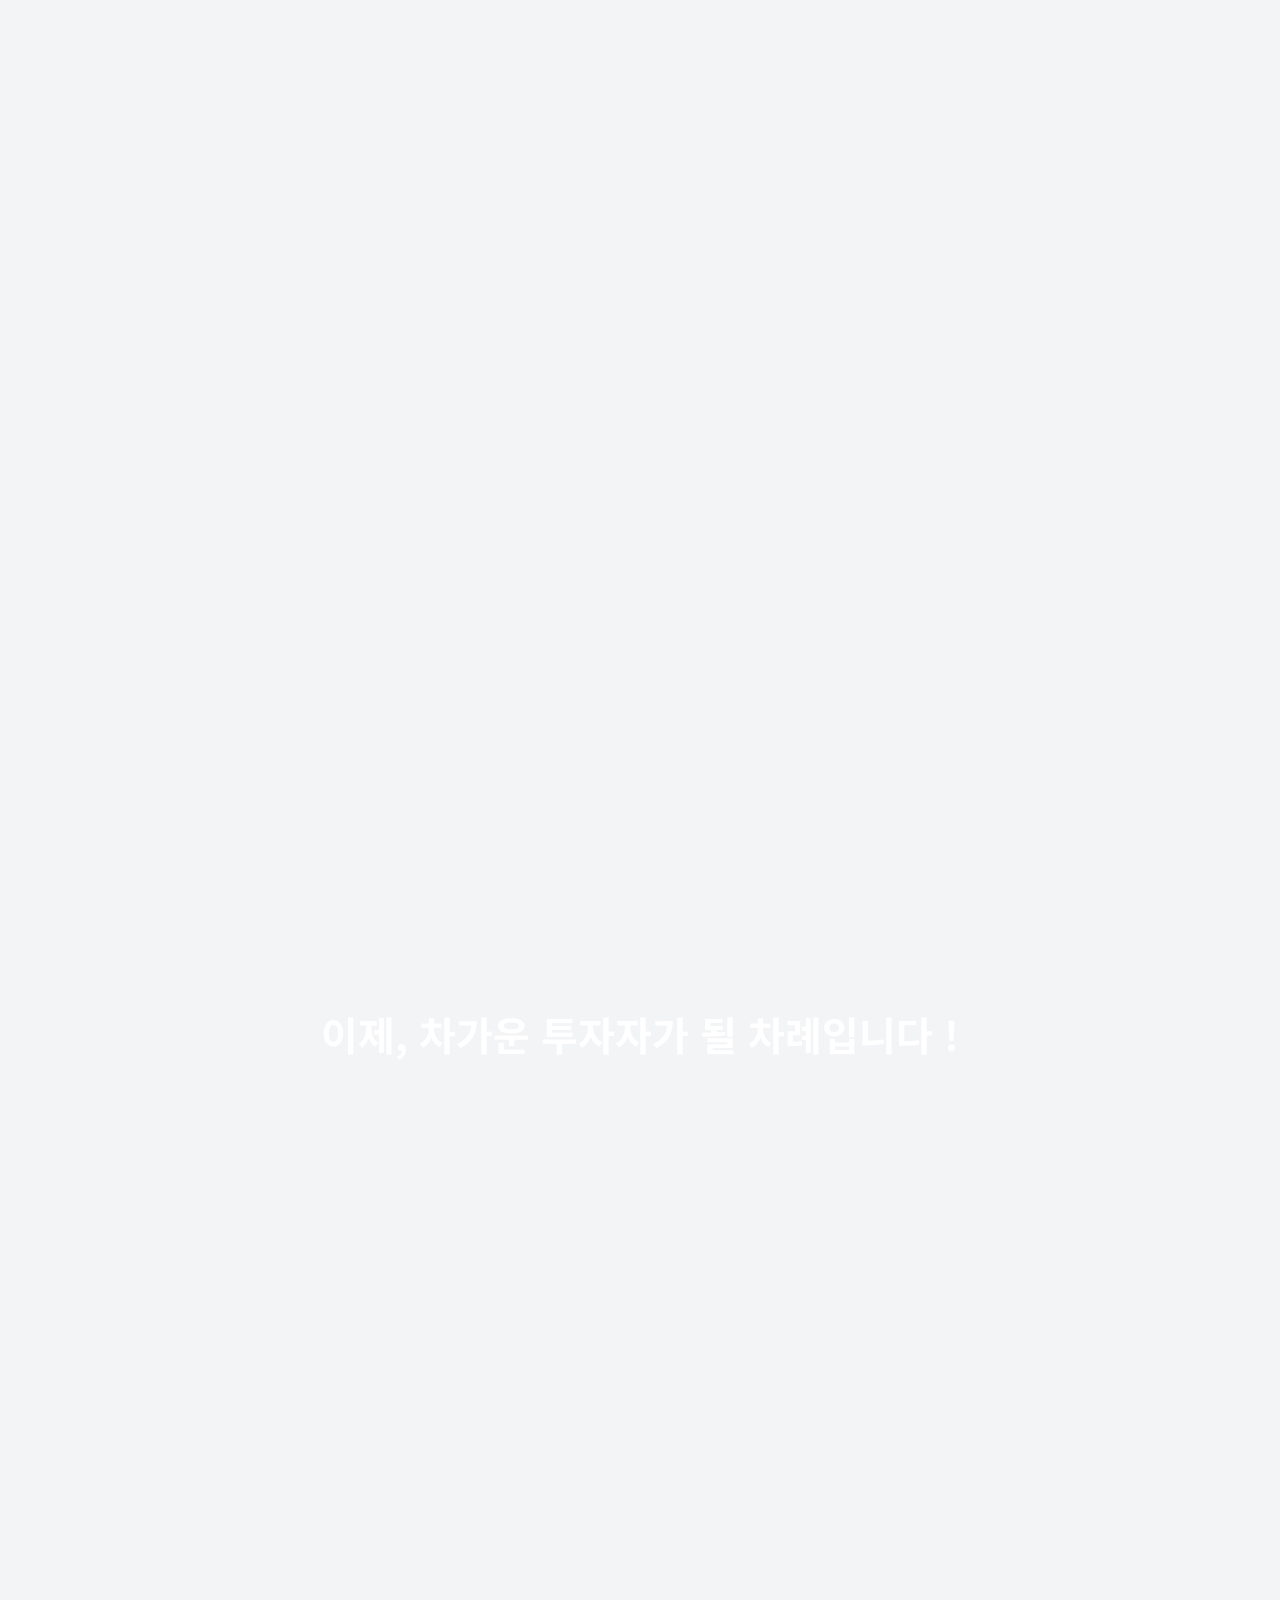
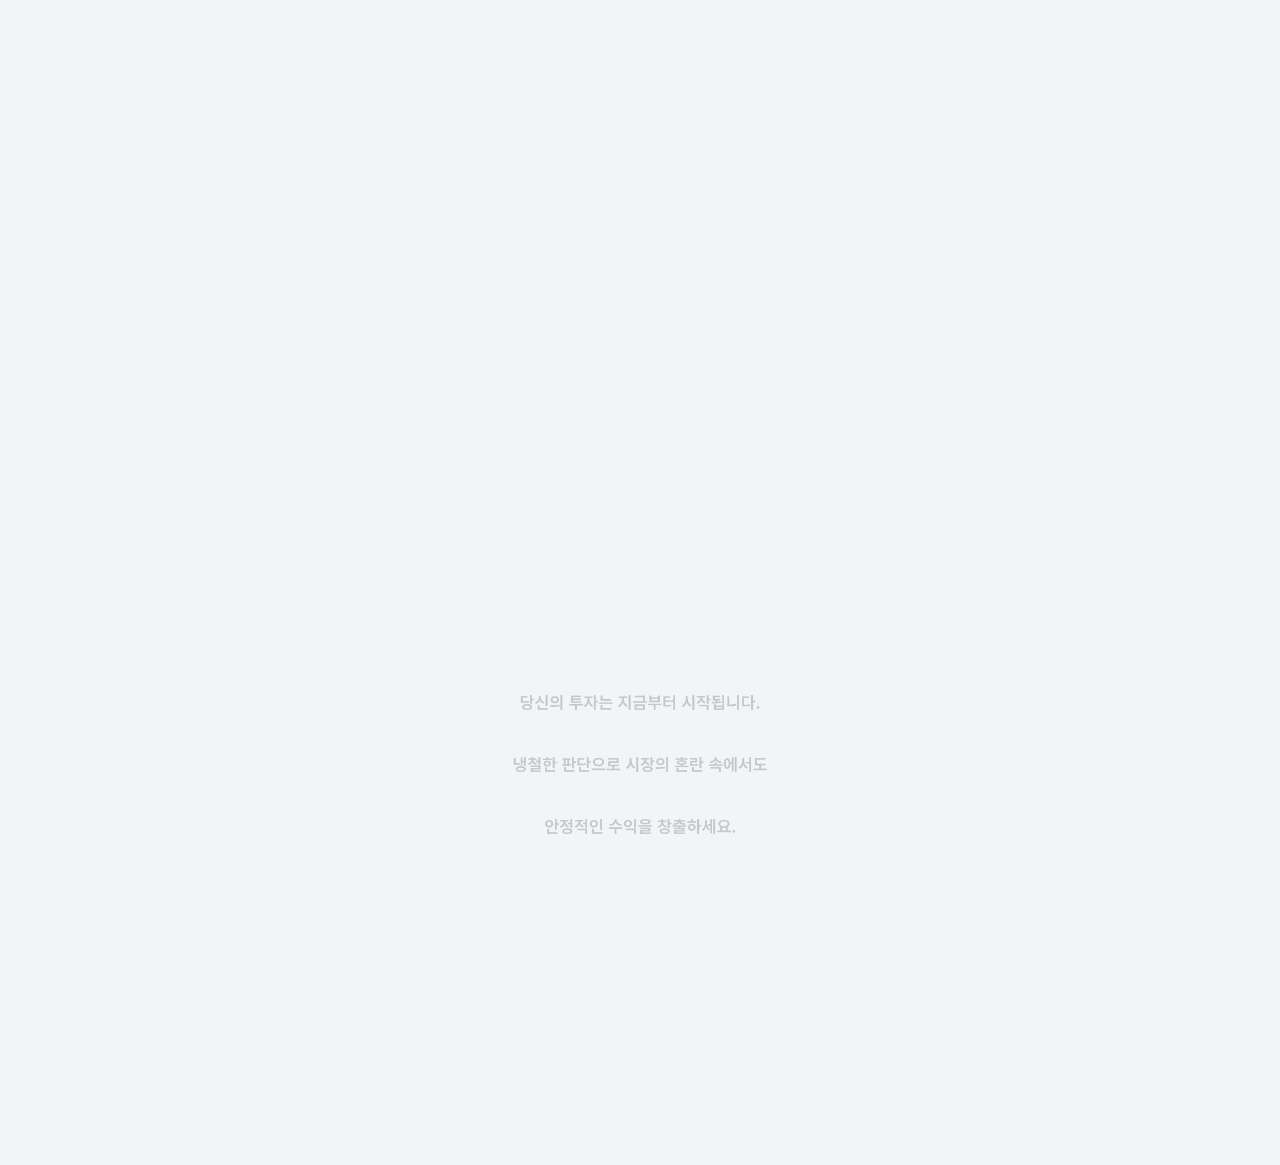
==== commit 0a5a2a15: "1435" ====
--- a/index.html
+++ b/index.html
@@ -97,28 +97,38 @@
     </header>
 
     <main class="site-main">
-        <div>
-            <h1 class="hero-headline">
-                당신을 차갑게<br>
-                만들어줄<br>
-                투자 플랫폼
-            </h1>
+        <div class="hero-pin-scene">
+            <div class="hero-pin-sticky">
+                <h1 class="hero-headline hero-headline--pin">
+                    당신을 차갑게<br>
+                    만들어줄<br>
+                    투자 플랫폼
+                </h1>
+            </div>
         </div>
         <div>
             <div class="main-gallery">
-                <img src="img/img01.png" width="480px" height="860px" alt="갤러리 이미지 1">
-                <img src="img/img02.png" width="480px" height="860px" alt="갤러리 이미지 2">
-                <img src="img/img03.png" width="480px" height="880px" alt="갤러리 이미지 3">
+                <img src="img/img01.png" width="256" height="524" alt="갤러리 이미지 1">
+                <img src="img/img02.png" width="246" height="524" alt="갤러리 이미지 2">
+                <img src="img/img03.png" width="259" height="527" alt="갤러리 이미지 3">
             </div>
         </div>
-        <div>
-            <h1 class="hero-headline">
+        <div class="stack-section">
+            <p class="hero-headline">
                 시장이 뜨거울수록,<br>
-                <b>투자자의 머리는 차가워야 하니까!</b>
-            </h1>
+                <b>투자자의 머리는 <span style="color: #1509b6;">차가워야</span> 하니까!</b>
+            </p>
         </div>
-        <div>
-
+        <div class="stack-section stack-section--scroll-reveal" id="revealColdnessSection">
+            <p class="coldness-lead" style="margin-top: 100vh;">변동성과 불확실함이 가득한 시장에서<br>잃지 않는 단 하나,</p>
+            <h1 class="coldness-title" style="margin-bottom: 20vh;">냉철함</h1>
+            
+            <p style="color : #fff; margin: 100vh 0; font-size: 2.5rem; font-weight: 700;">이제, 차가운 투자자가 될 차례입니다 !</p>
+        </div>
+        <div class="invest-cta" id="investCtaSection">
+            <p class="invest-cta__line">당신의 투자는 지금부터 시작됩니다.</p>
+            <p class="invest-cta__line">냉철한 판단으로 시장의 혼란 속에서도</p>
+            <p class="invest-cta__line">안정적인 수익을 창출하세요.</p>
         </div>
 
 
@@ -131,5 +141,6 @@
         </svg>
     </button>
     <script src="js/main.js" defer></script>
+    <script src="js/scroll-text-scale.js" defer></script>
 </body>
 </html>
--- a/css/styles.css
+++ b/css/styles.css
@@ -6,12 +6,26 @@
     --nav-text: #111827;
     --icon-gradient: linear-gradient(135deg, #c026d3 0%, #7c3aed 35%, #1e3a8a 100%);
     --icon-border: #d1d5db;
+    /* 첫 히어로: 이 높이만큼 스크롤하는 동안 sticky가 뷰포트에 붙음 */
+    --hero-pin-scene-height: 150vh;
+    --hero-pin-sticky-top: 22vh;
 }
 
 *,
 *::before,
 *::after {
     box-sizing: border-box;
+}
+
+html {
+    scroll-behavior: smooth;
+    overflow-x: hidden;
+}
+
+@media (prefers-reduced-motion: reduce) {
+    html {
+        scroll-behavior: auto;
+    }
 }
 
 body {
@@ -243,23 +257,146 @@
     color: var(--nav-text);
 }
 
-.main-gallery {
-    width: 1200px;
-    max-width: 100%;
+/* 첫 히어로: 스크롤 일정 구간 동안 뷰포트에 고정(sticky) */
+.hero-pin-scene {
+    min-height: var(--hero-pin-scene-height);
+}
+
+.hero-pin-sticky {
+    position: sticky;
+    top: var(--hero-pin-sticky-top);
+}
+
+.hero-headline--pin {
+    margin-bottom: 0;
+}
+
+/* <div>에는 height 속성이 없음 → 높이는 CSS로 (최소 한 뷰포트) */
+.stack-section {
+    box-sizing: border-box;
+    min-height: 60vh;
+    display: flex;
+    flex-direction: column;
+    justify-content: center;
+    align-items: center;
+    padding: 2rem 24px;
+}
+
+.stack-section--inverse {
+    background-color: #000;
+    color: #f9fafb;
+}
+
+.stack-section--inverse .hero-headline {
+    color: #f9fafb;
+}
+
+/*
+ * 스크롤 기반: 섹션 상단이 뷰포트 하단에서 올라오며 1vh 단위로 진행,
+ * 100vh 스크롤 분량에서 배경이 완전 검정 (::before opacity = --reveal).
+ * 메인 좌우 패딩 밖까지 배경이 깔리도록 풀블리드.
+ */
+.stack-section--scroll-reveal {
+    --reveal: 0;
+    position: relative;
+    width: 100vw;
+    max-width: none;
+    margin-left: calc(50% - 50vw);
+    margin-right: calc(50% - 50vw);
+    background-color: transparent;
+    /* 고정 vh 높이 없음: 안쪽 콘텐츠 + 패딩만으로 박스 높이 결정 */
+    min-height: unset;
+    justify-content: flex-start;
+    padding-block: clamp(2.5rem, 5vw, 4rem);
+    padding-inline: clamp(1.25rem, 4vw, 2rem);
+}
+
+.stack-section--scroll-reveal::before {
+    content: "";
+    position: absolute;
+    inset: 0;
+    z-index: 0;
+    background-color: #000000;
+    opacity: var(--reveal);
+    pointer-events: none;
+}
+
+.stack-section--scroll-reveal > * {
+    position: relative;
+    z-index: 1;
+}
+
+.coldness-lead {
+    margin: 0 0 0.75rem;
+    font-size: 2.5rem;
+    font-weight: 700;
+    color: rgb(
+        calc(17 + 232 * var(--reveal)),
+        calc(24 + 226 * var(--reveal)),
+        calc(39 + 212 * var(--reveal))
+    );
+}
+
+.coldness-title {
+    margin: 0;
+    font-size: 4rem;
+    font-weight: 700;
+    color: rgb(
+        calc(17 + 232 * var(--reveal)),
+        calc(24 + 226 * var(--reveal)),
+        calc(39 + 212 * var(--reveal))
+    );
+}
+
+/* 투자 멘트 + 스크롤 연동 scale (js/scroll-text-scale.js) */
+.invest-cta {
+    box-sizing: border-box;
+    max-width: 52rem;
     margin-left: auto;
     margin-right: auto;
-    display: flex;
-    justify-content: space-between;
-    align-items: stretch;
-    gap: 1.5rem;
+    padding: clamp(3rem, 8vh, 6rem) 24px;
+    text-align: center;
+    color: var(--nav-text);
+}
+
+.invest-cta__line {
+    margin: 0;
+    font-size: clamp(1.25rem, 2.8vw, 1.85rem);
+    font-weight: 600;
+    line-height: 1.55;
+    transform-origin: center center;
+    opacity: 0.2;
+    will-change: transform, opacity;
+}
+
+.invest-cta__line + .invest-cta__line {
+    margin-top: 1rem;
+}
+
+@media (prefers-reduced-motion: reduce) {
+    .invest-cta__line {
+        opacity: 1;
+        transform: none;
+        will-change: auto;
+    }
+}
+
+.main-gallery {
+    box-sizing: border-box;
+    width: 100%;
+    max-width: 1200px;
+    margin-left: auto;
+    margin-right: auto;
+    display: grid;
+    grid-template-columns: repeat(3, minmax(0, 1fr));
+    gap: clamp(0.75rem, 2vw, 1.5rem);
+    align-items: start;
 }
 
 .main-gallery img {
-    flex: 1 1 0;
-    min-width: 0;
-    width: 0;
-    aspect-ratio: 2 / 3;
-    object-fit: cover;
+    width: 100%;
+    height: auto;
+    display: block;
     border-radius: 8px;
     filter: drop-shadow(0 14px 28px rgba(15, 23, 42, 0.22))
         drop-shadow(0 4px 10px rgba(15, 23, 42, 0.12));
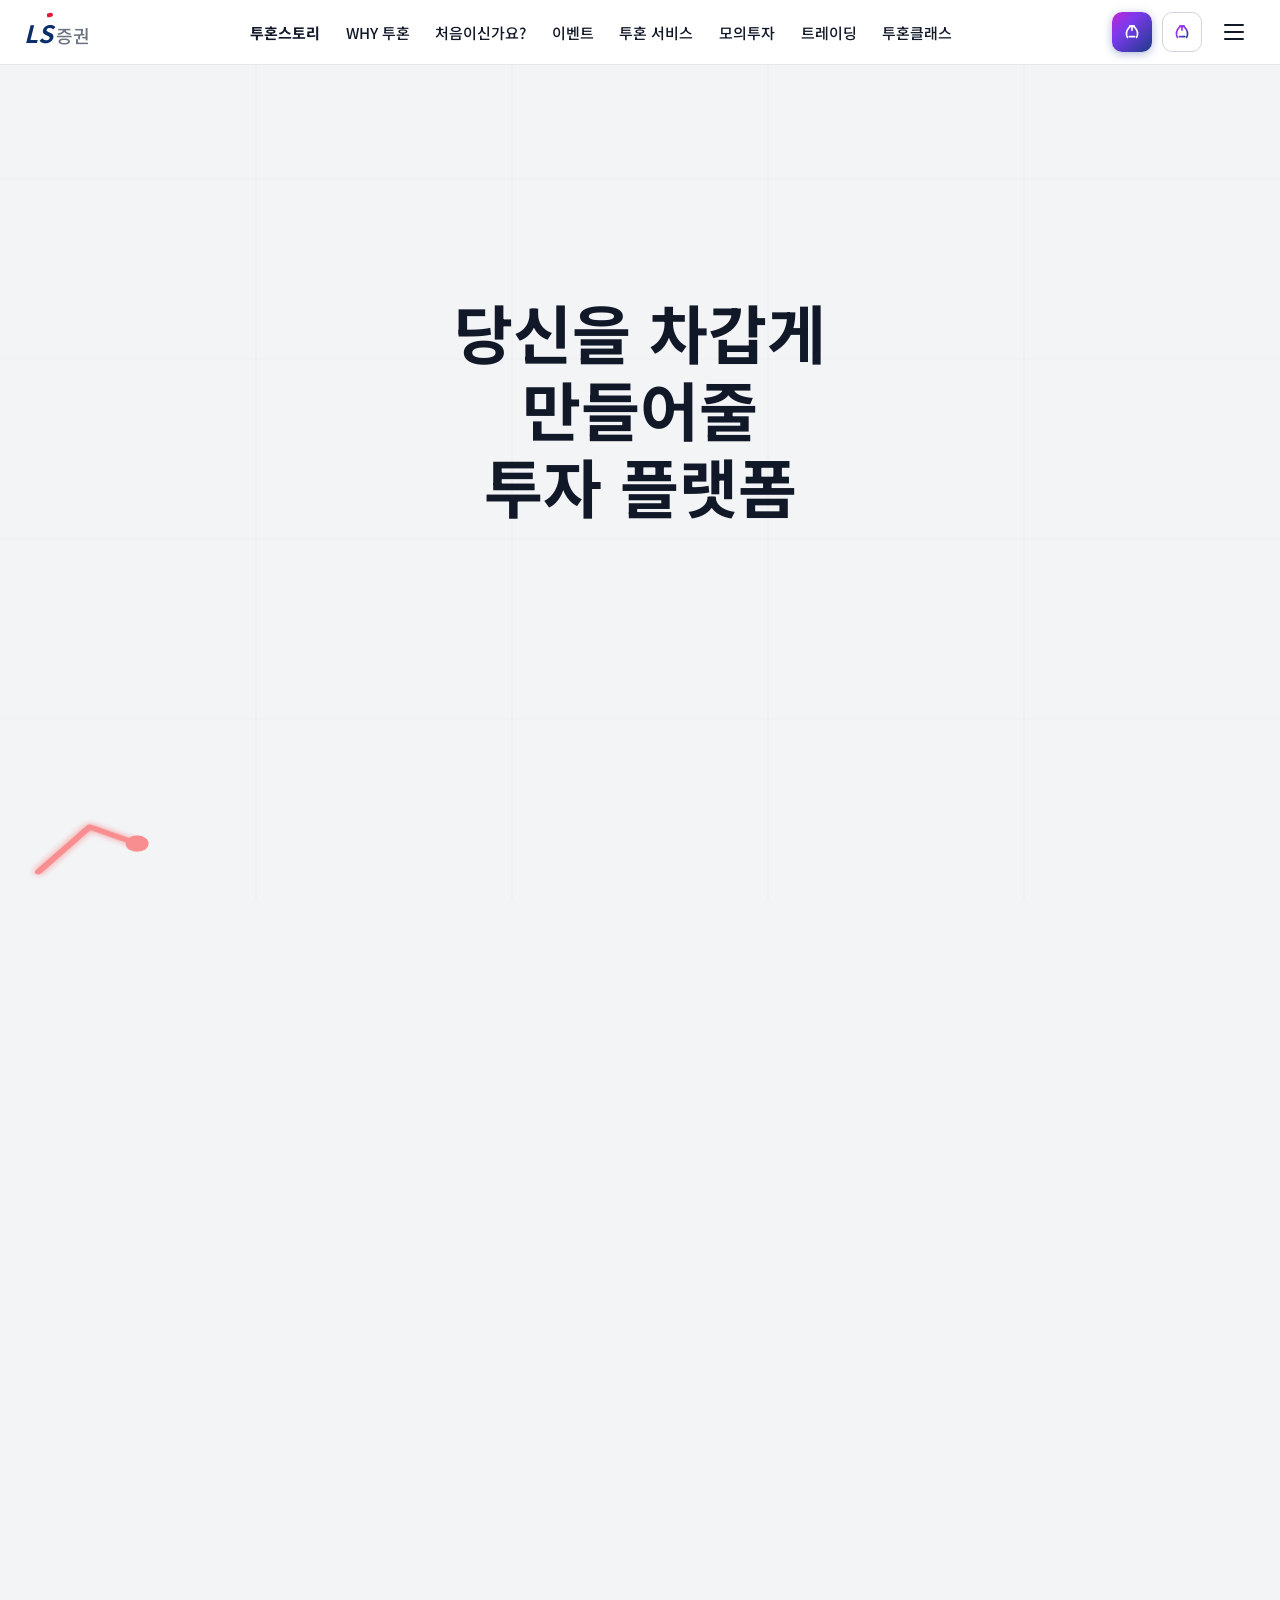
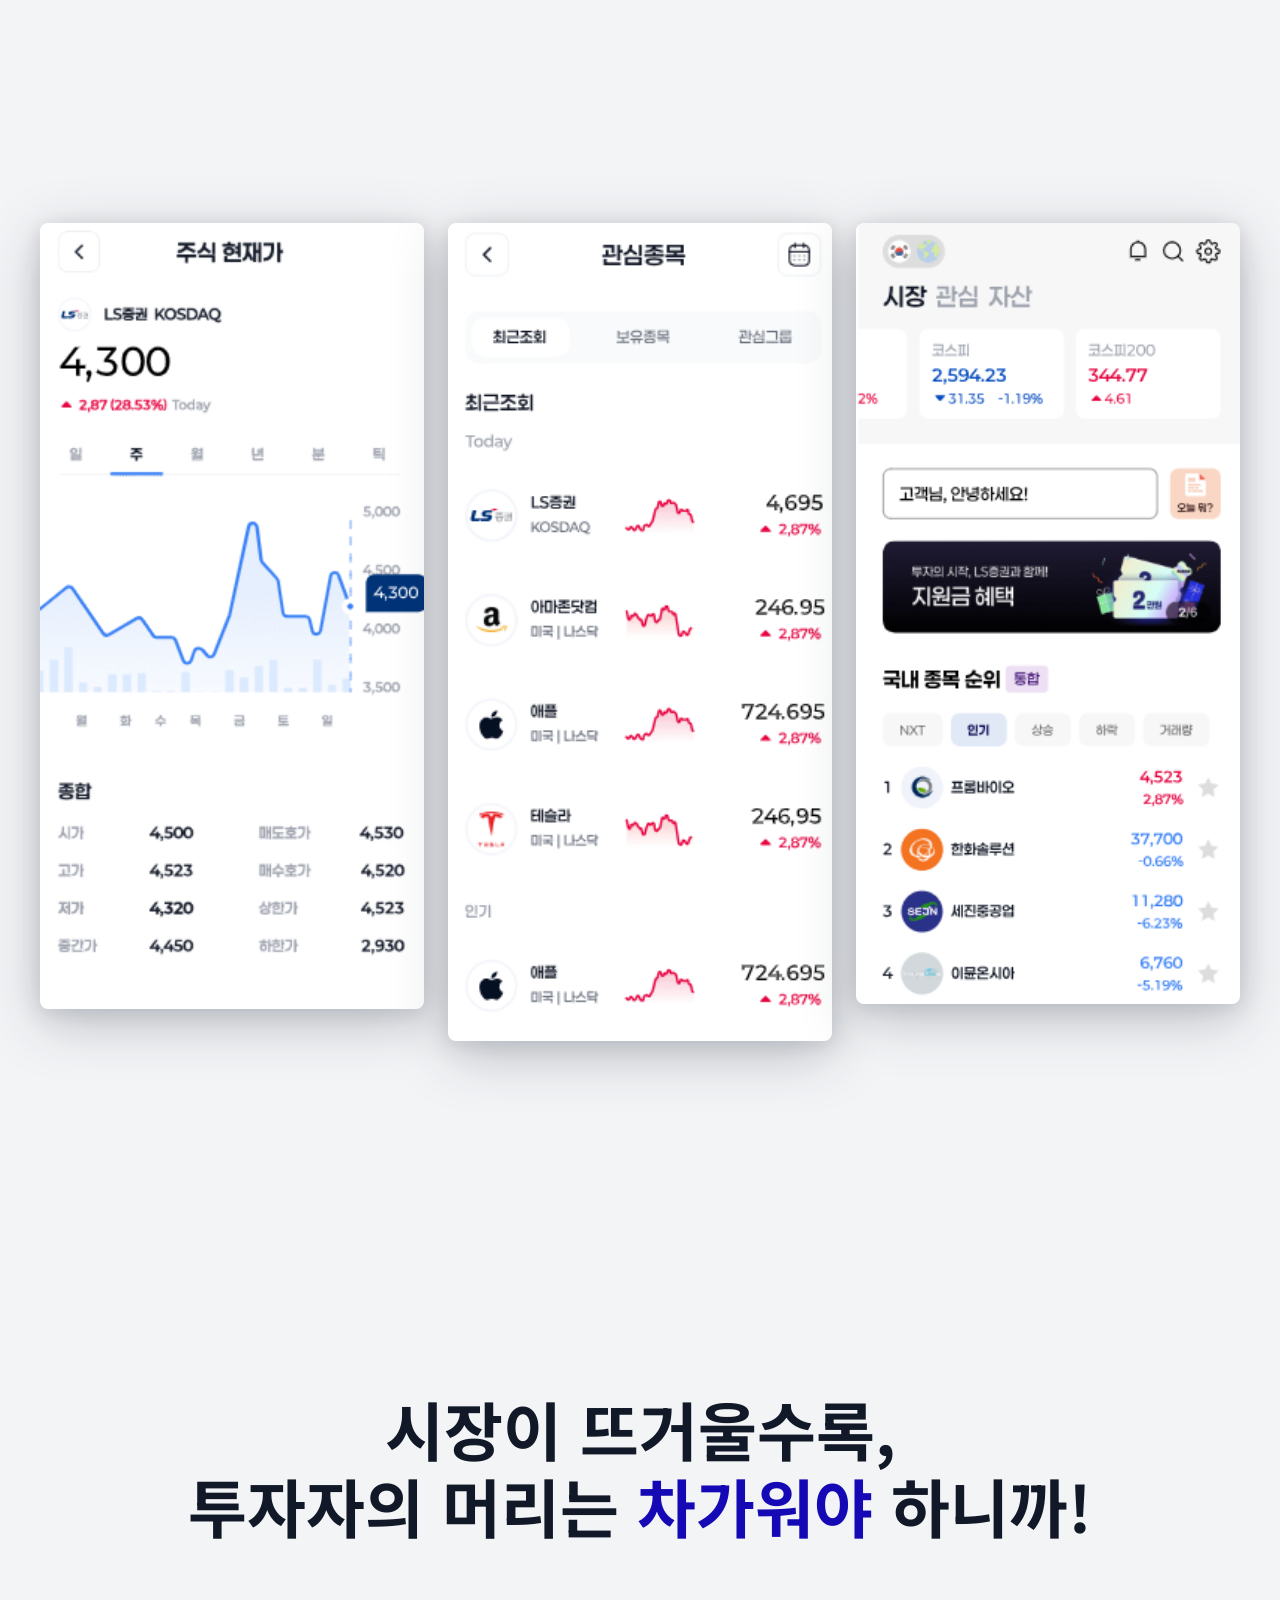
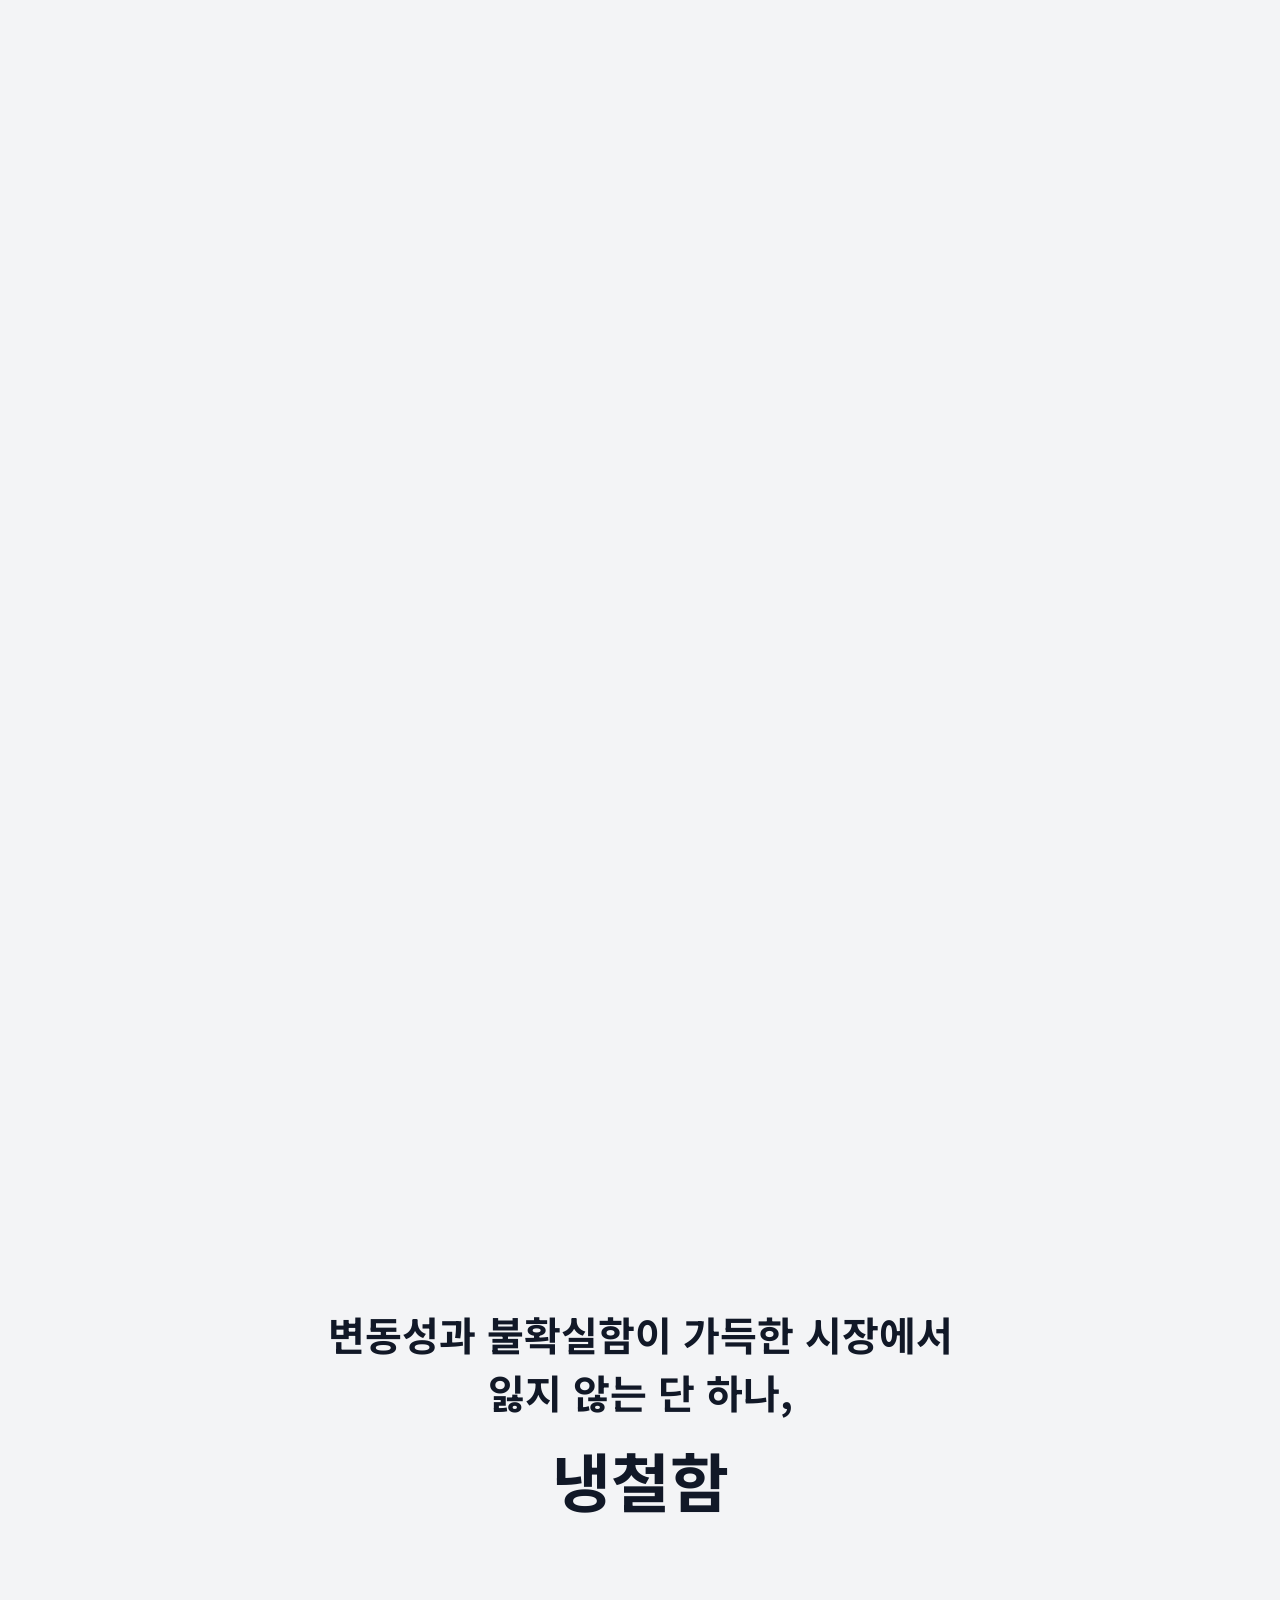
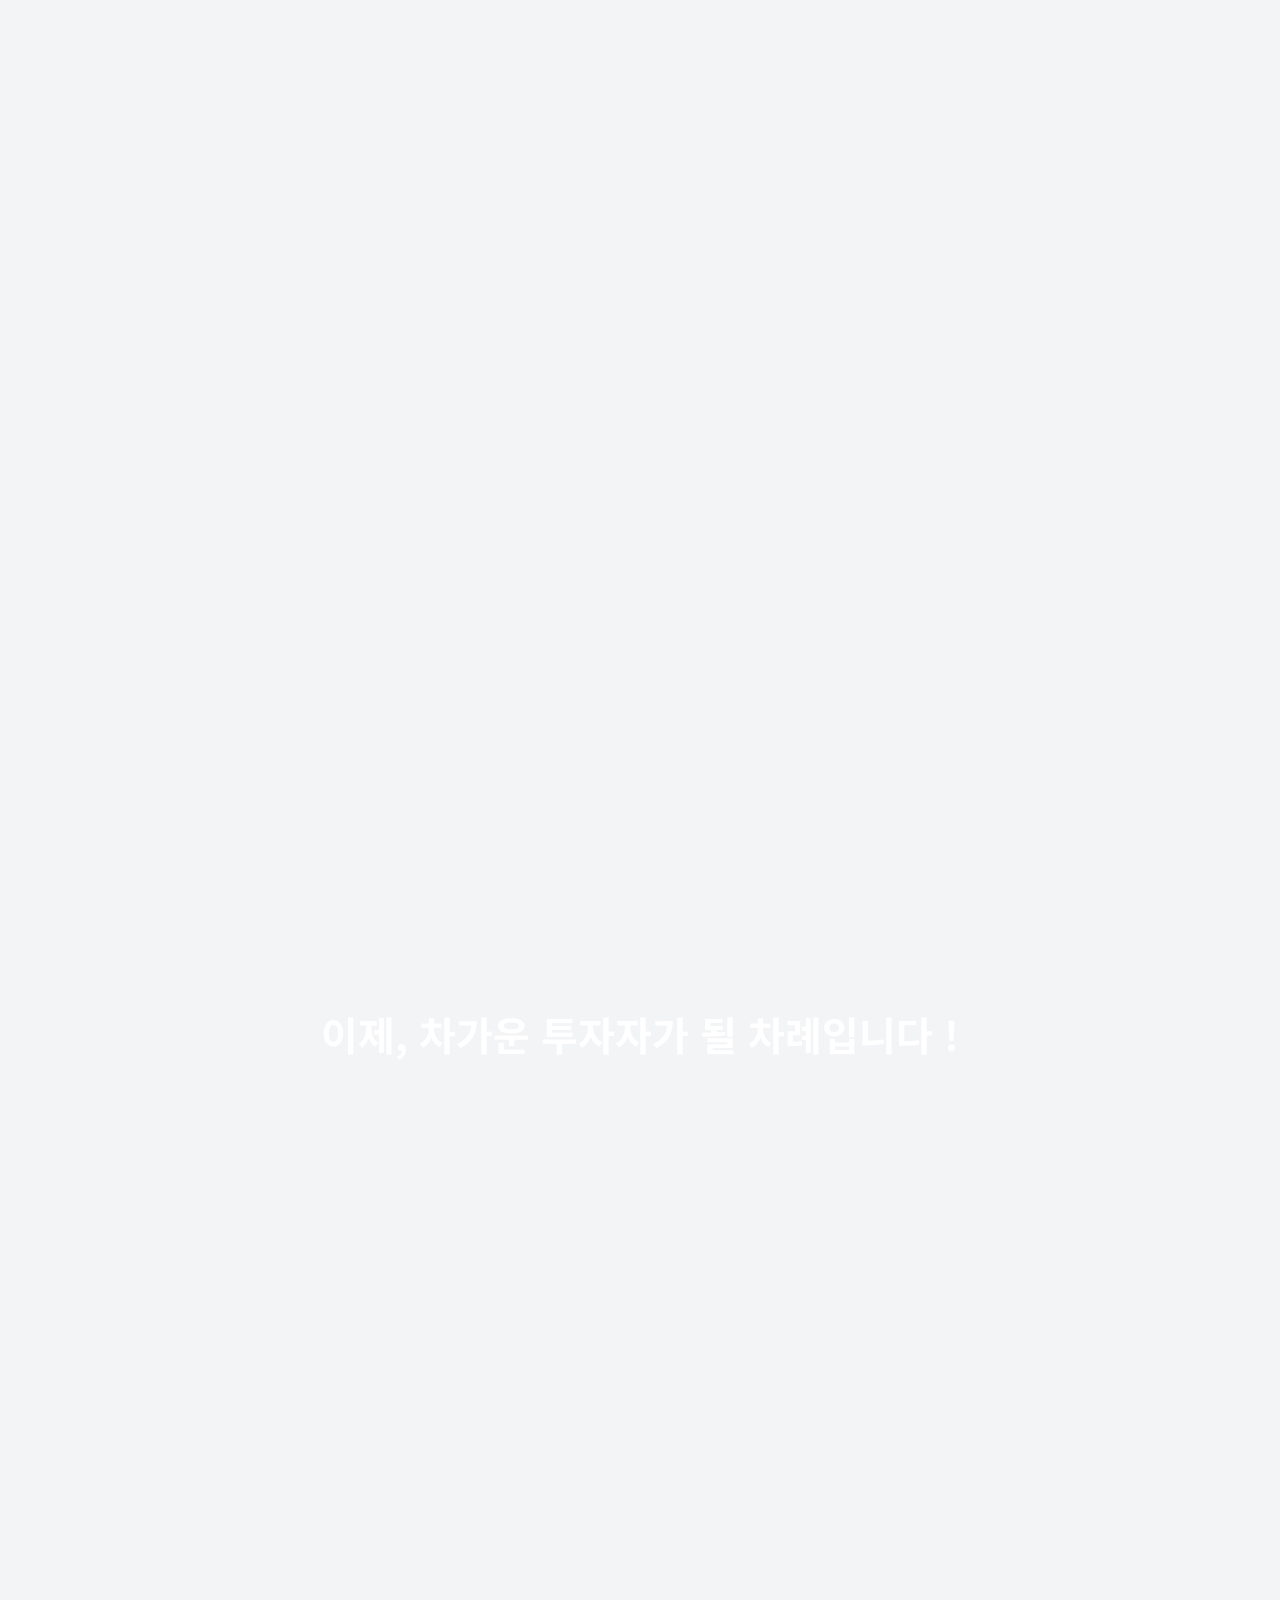
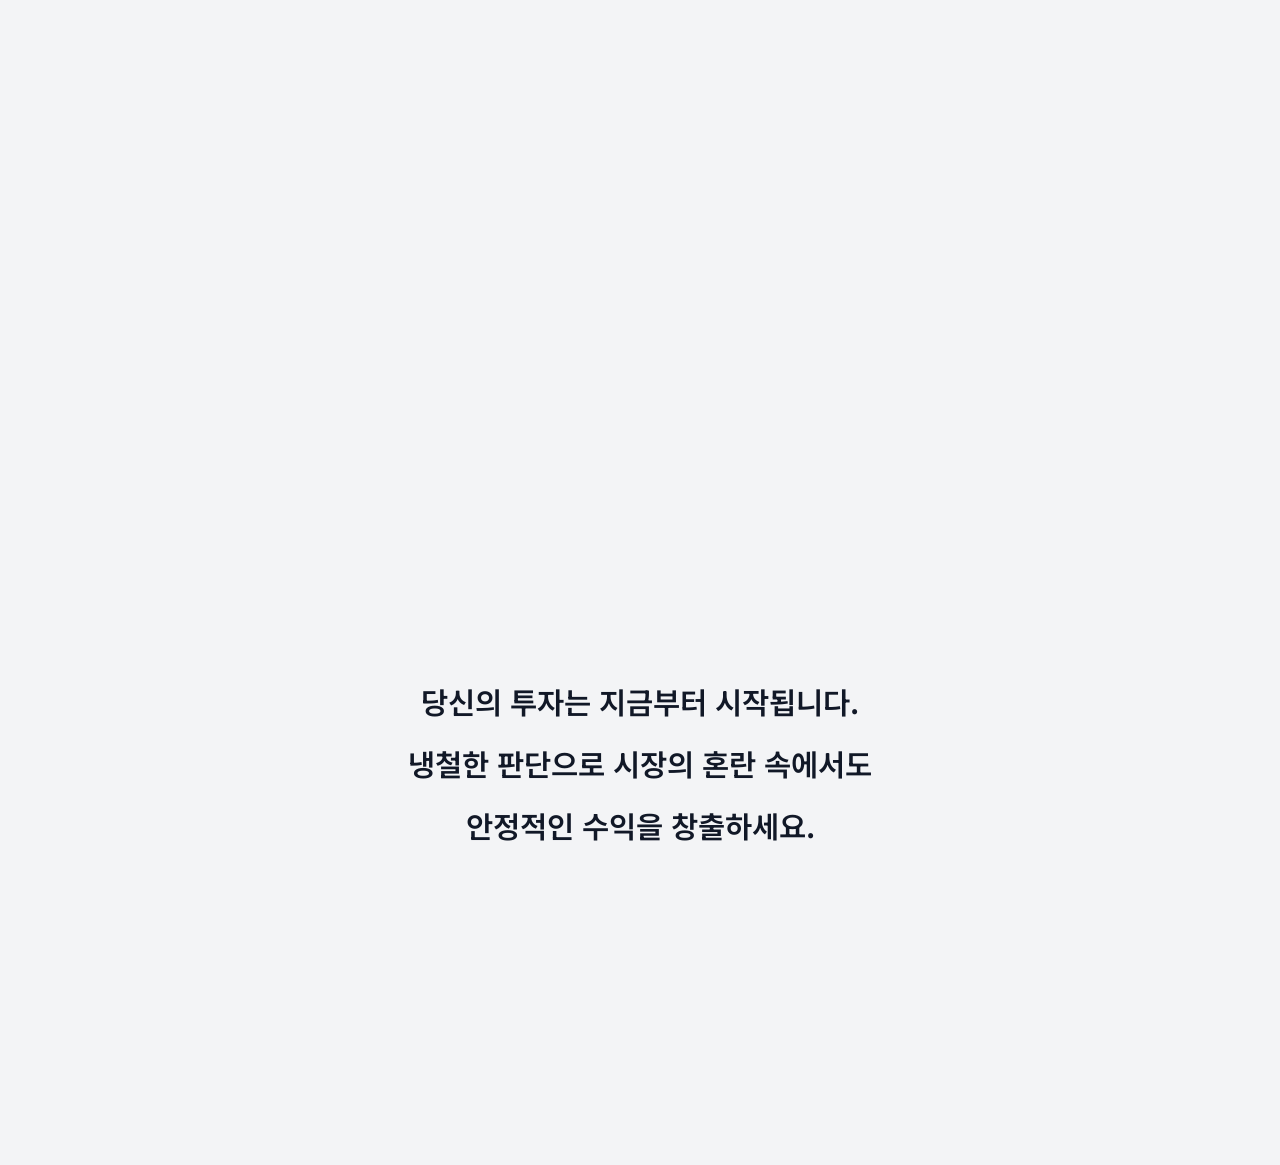
==== commit e64fd105: "1442" ====
--- a/index.html
+++ b/index.html
@@ -8,6 +8,7 @@
     <link rel="preconnect" href="https://fonts.gstatic.com" crossorigin>
     <link href="https://fonts.googleapis.com/css2?family=Noto+Sans+KR:wght@400;500;700&display=swap" rel="stylesheet">
     <link rel="stylesheet" href="css/styles.css">
+    <link rel="stylesheet" href="https://unpkg.com/aos@2.3.4/dist/aos.css">
 </head>
 <body>
     <div class="scroll-chart-bg" aria-hidden="true">
@@ -125,10 +126,10 @@
             
             <p style="color : #fff; margin: 100vh 0; font-size: 2.5rem; font-weight: 700;">이제, 차가운 투자자가 될 차례입니다 !</p>
         </div>
-        <div class="invest-cta" id="investCtaSection">
-            <p class="invest-cta__line">당신의 투자는 지금부터 시작됩니다.</p>
-            <p class="invest-cta__line">냉철한 판단으로 시장의 혼란 속에서도</p>
-            <p class="invest-cta__line">안정적인 수익을 창출하세요.</p>
+        <div class="invest-cta">
+            <p class="invest-cta__line" data-aos="fade-up" data-aos-duration="700" data-aos-delay="0">당신의 투자는 지금부터 시작됩니다.</p>
+            <p class="invest-cta__line" data-aos="fade-up" data-aos-duration="700" data-aos-delay="120">냉철한 판단으로 시장의 혼란 속에서도</p>
+            <p class="invest-cta__line" data-aos="fade-up" data-aos-duration="700" data-aos-delay="240">안정적인 수익을 창출하세요.</p>
         </div>
 
 
@@ -140,7 +141,7 @@
             <path d="M12 19V5M5 12l7-7 7 7"/>
         </svg>
     </button>
+    <script src="https://unpkg.com/aos@2.3.4/dist/aos.js" defer></script>
     <script src="js/main.js" defer></script>
-    <script src="js/scroll-text-scale.js" defer></script>
 </body>
 </html>
--- a/css/styles.css
+++ b/css/styles.css
@@ -348,7 +348,7 @@
     );
 }
 
-/* 투자 멘트 + 스크롤 연동 scale (js/scroll-text-scale.js) */
+/* 투자 멘트 — AOS(Animate On Scroll)로 노출 */
 .invest-cta {
     box-sizing: border-box;
     max-width: 52rem;
@@ -364,21 +364,10 @@
     font-size: clamp(1.25rem, 2.8vw, 1.85rem);
     font-weight: 600;
     line-height: 1.55;
-    transform-origin: center center;
-    opacity: 0.2;
-    will-change: transform, opacity;
 }
 
 .invest-cta__line + .invest-cta__line {
     margin-top: 1rem;
-}
-
-@media (prefers-reduced-motion: reduce) {
-    .invest-cta__line {
-        opacity: 1;
-        transform: none;
-        will-change: auto;
-    }
 }
 
 .main-gallery {
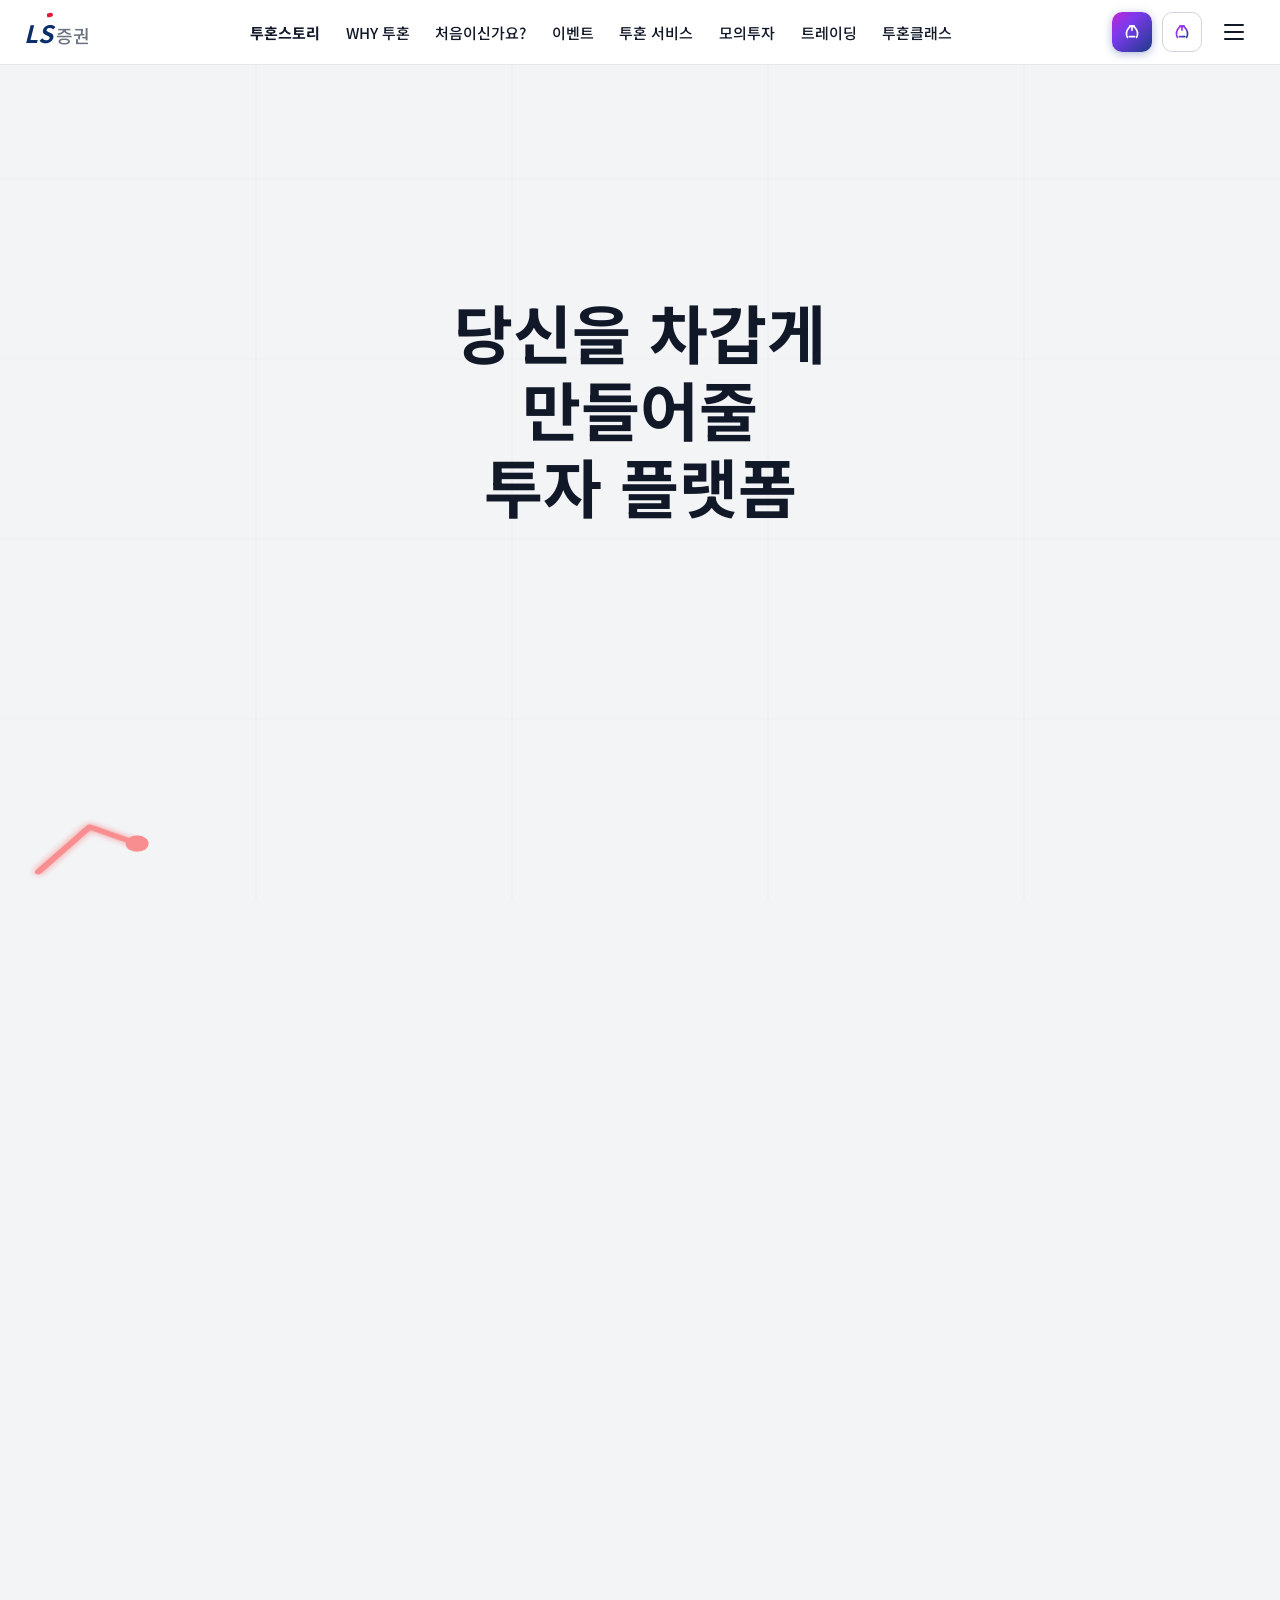
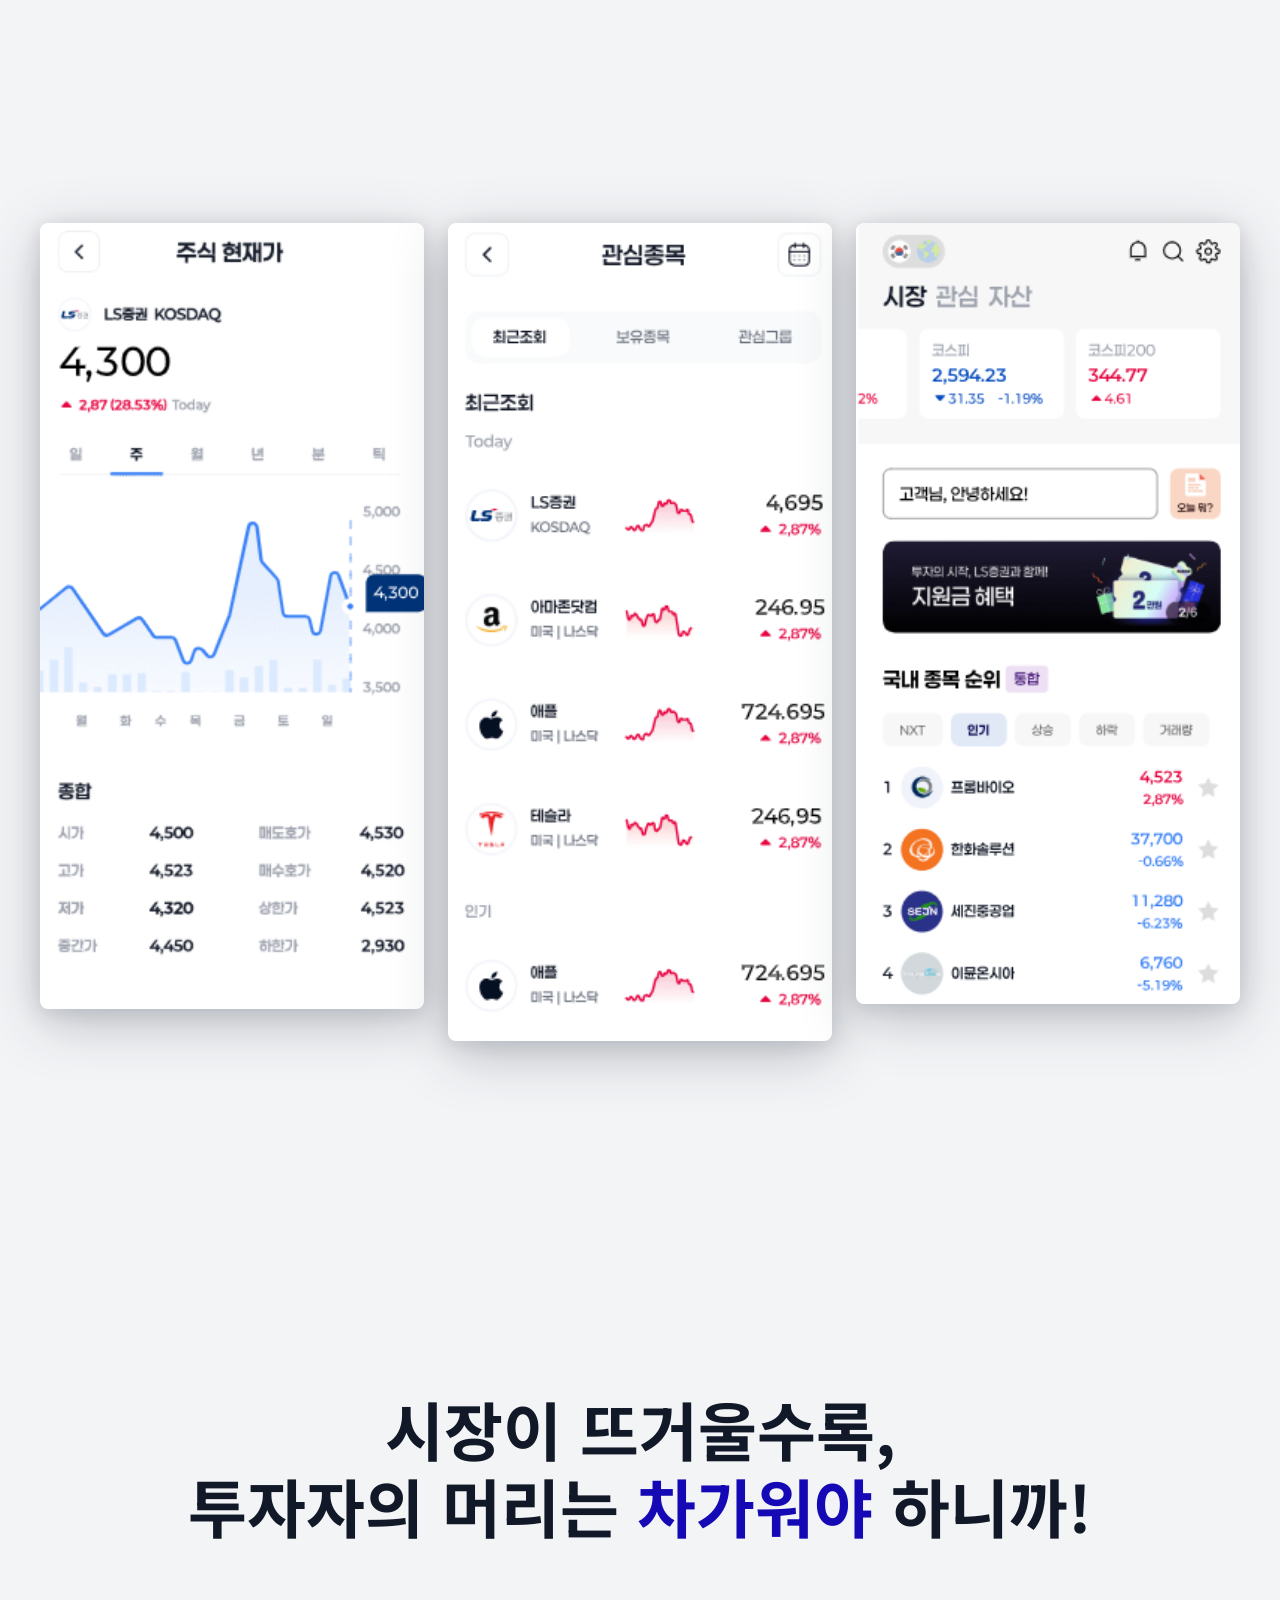
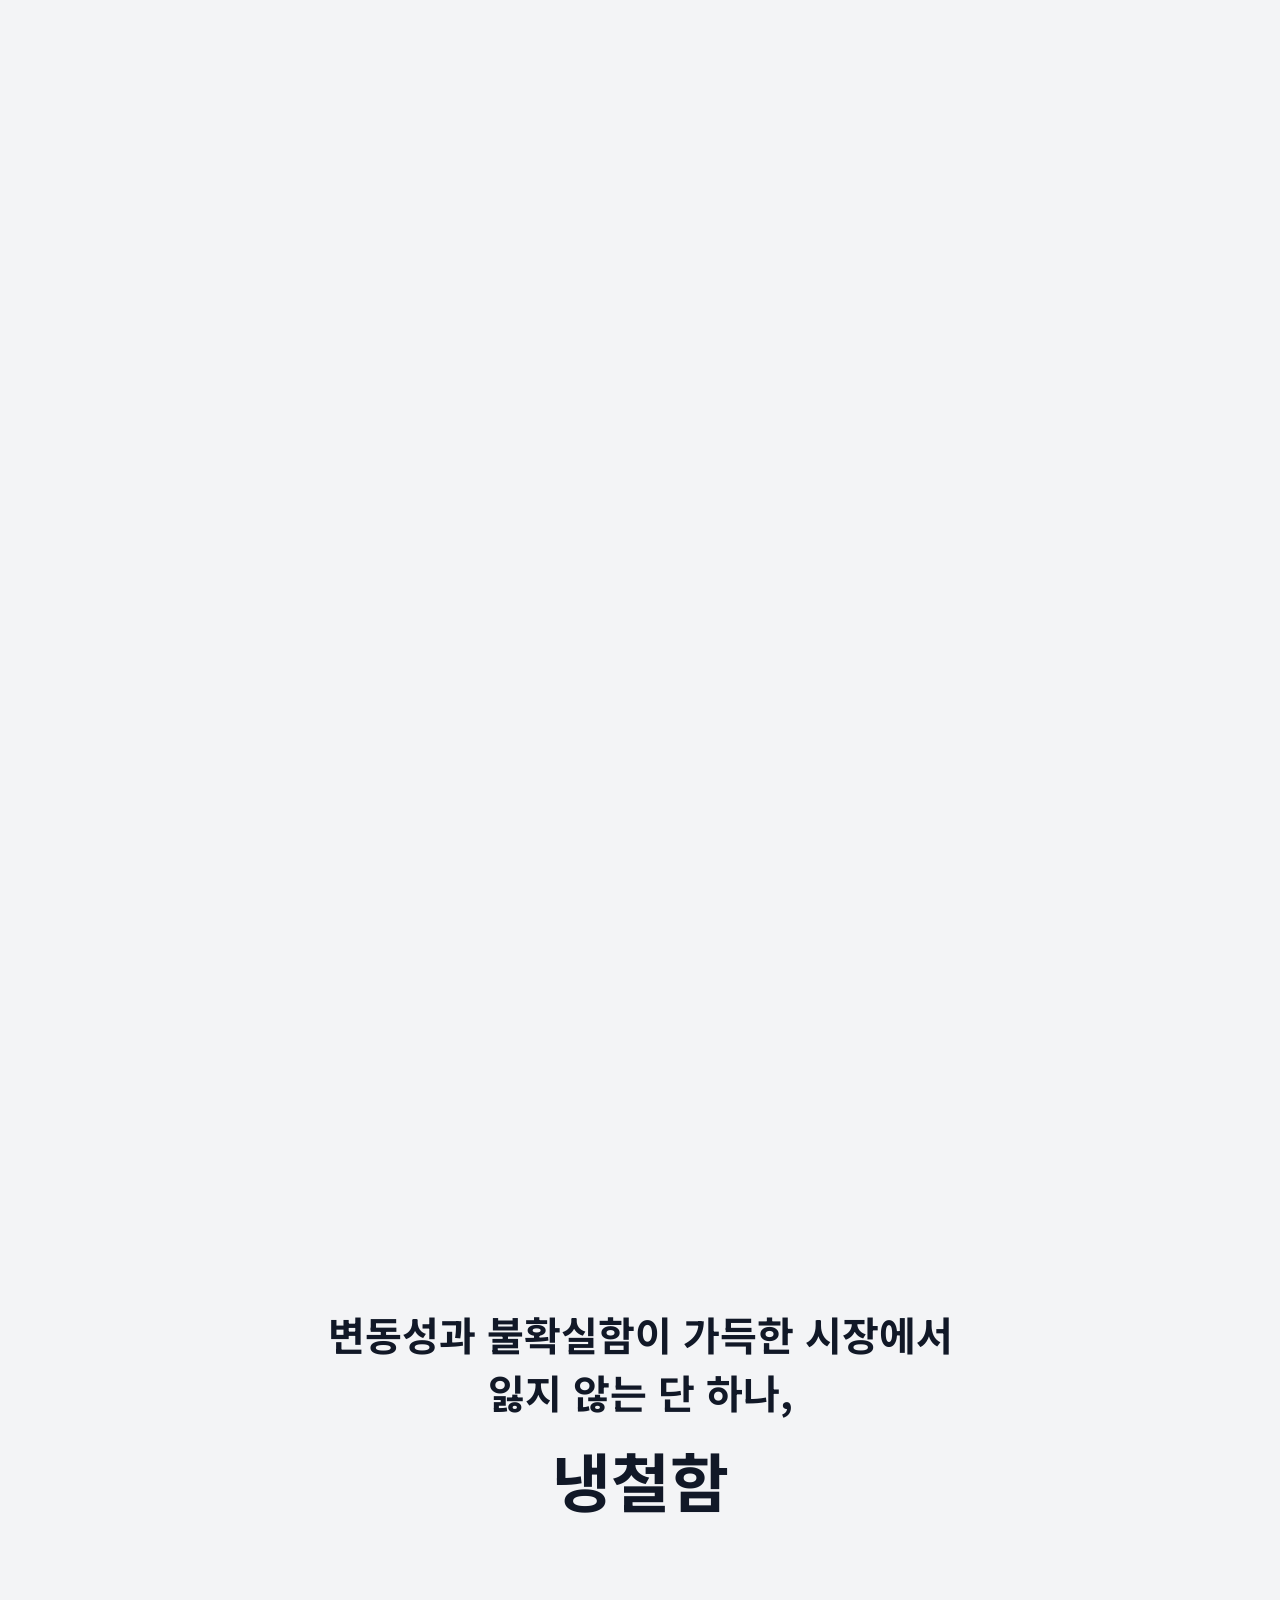
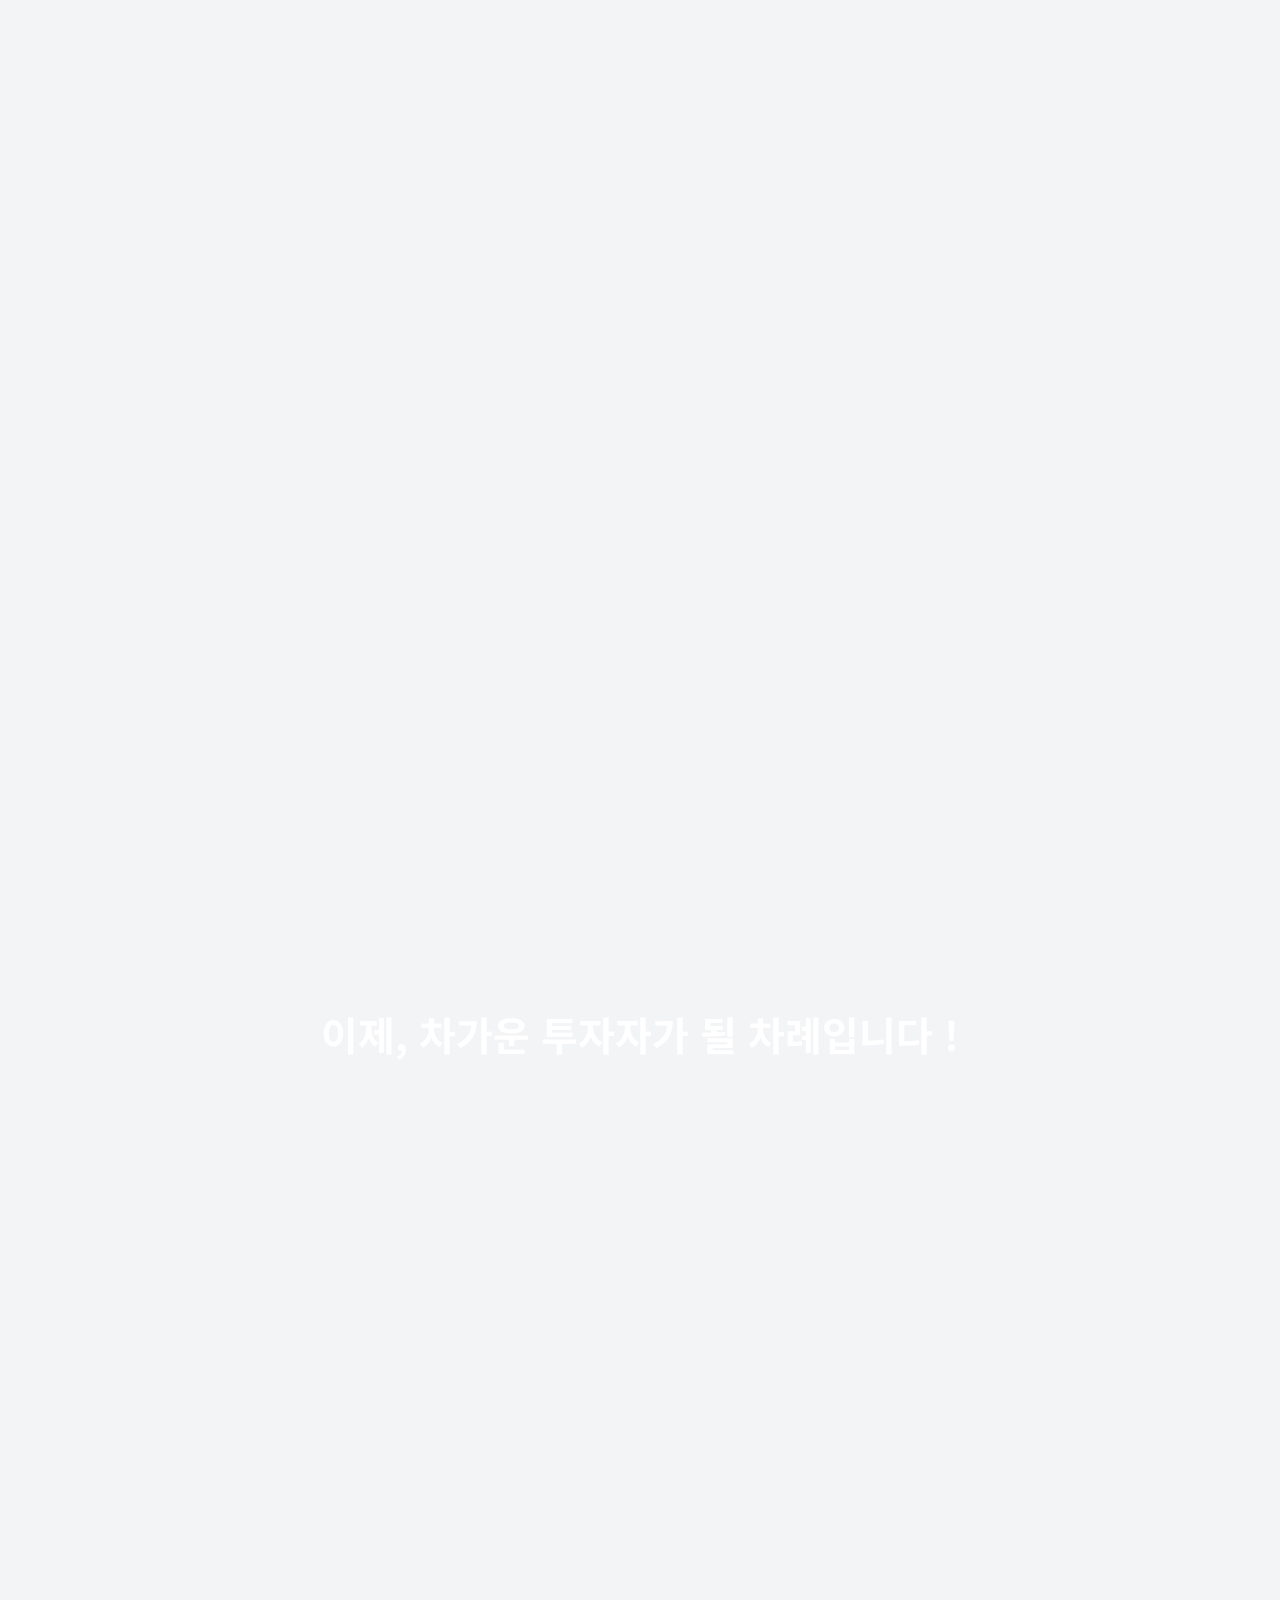
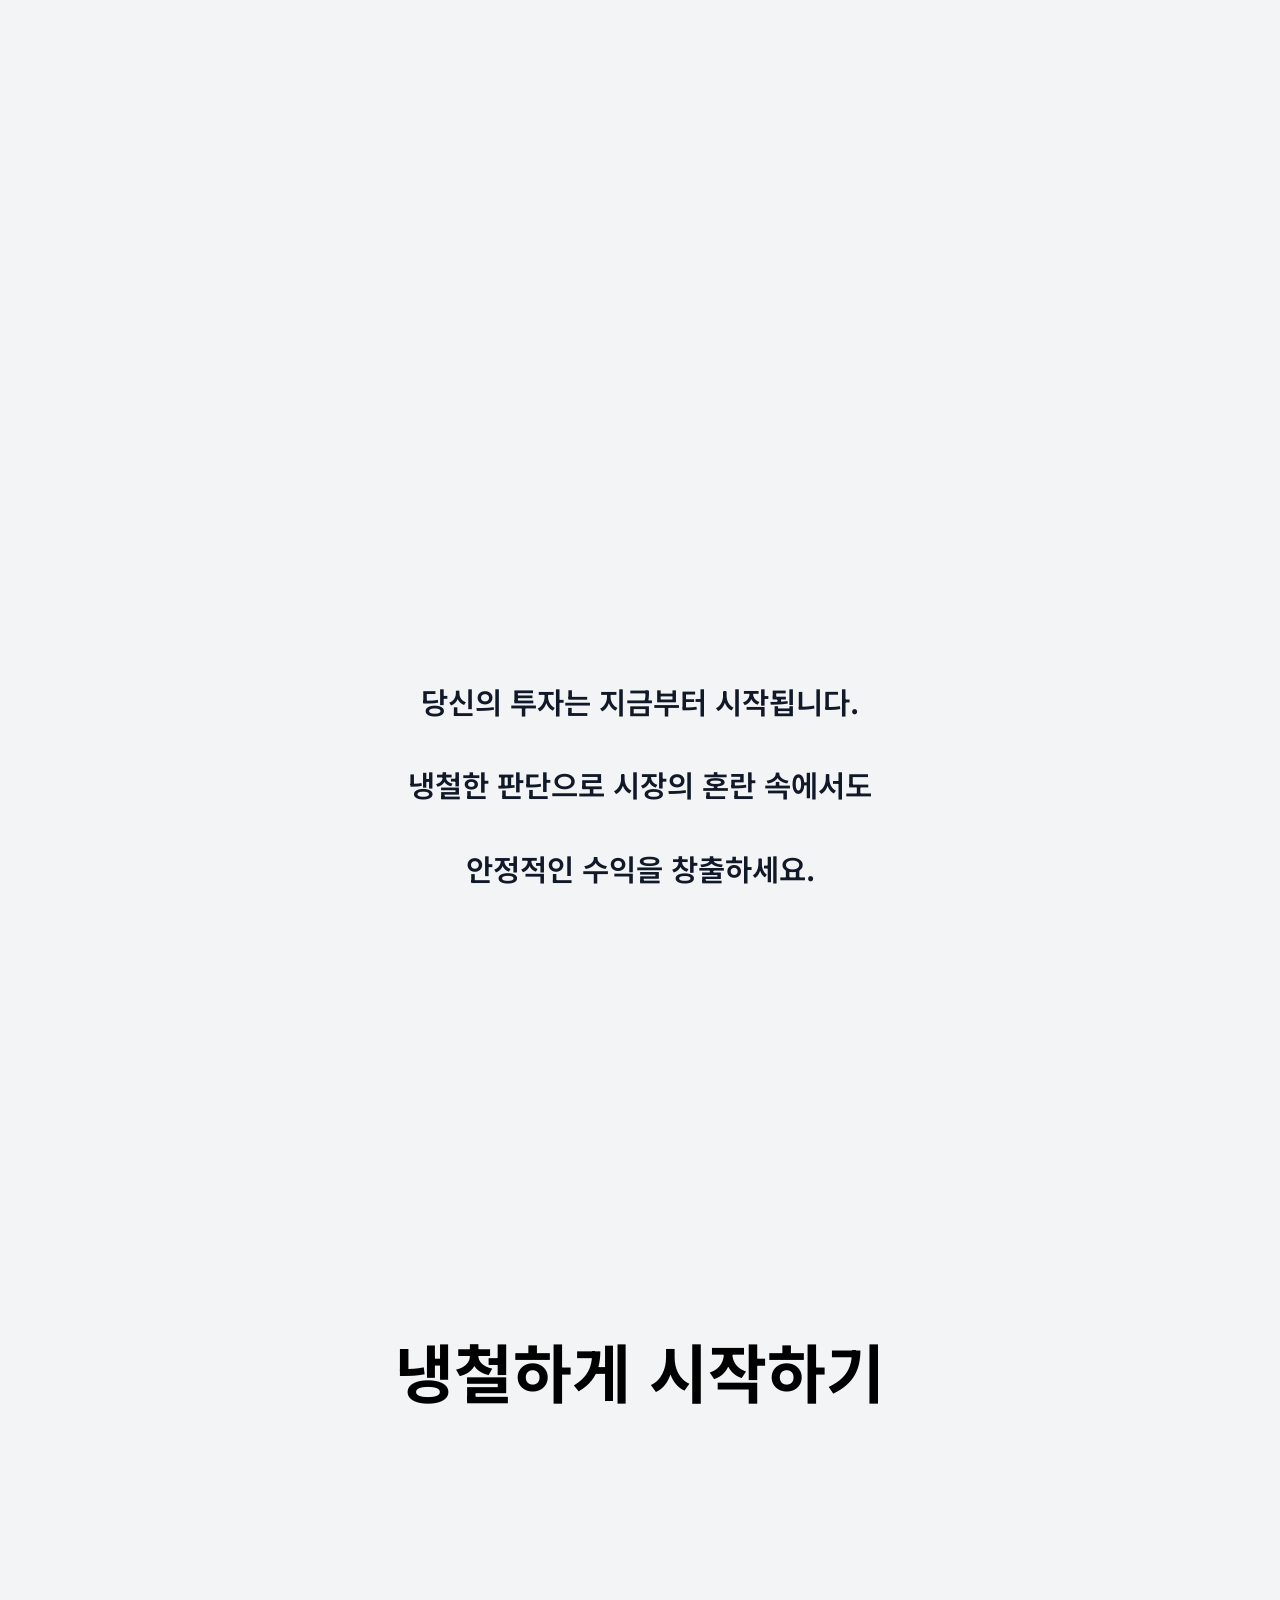
==== commit c61e73e4: "1457" ====
--- a/index.html
+++ b/index.html
@@ -8,7 +8,7 @@
     <link rel="preconnect" href="https://fonts.gstatic.com" crossorigin>
     <link href="https://fonts.googleapis.com/css2?family=Noto+Sans+KR:wght@400;500;700&display=swap" rel="stylesheet">
     <link rel="stylesheet" href="css/styles.css">
-    <link rel="stylesheet" href="https://unpkg.com/aos@2.3.4/dist/aos.css">
+    <link rel="stylesheet" href="css/aos.css">
 </head>
 <body>
     <div class="scroll-chart-bg" aria-hidden="true">
@@ -127,9 +127,19 @@
             <p style="color : #fff; margin: 100vh 0; font-size: 2.5rem; font-weight: 700;">이제, 차가운 투자자가 될 차례입니다 !</p>
         </div>
         <div class="invest-cta">
-            <p class="invest-cta__line" data-aos="fade-up" data-aos-duration="700" data-aos-delay="0">당신의 투자는 지금부터 시작됩니다.</p>
-            <p class="invest-cta__line" data-aos="fade-up" data-aos-duration="700" data-aos-delay="120">냉철한 판단으로 시장의 혼란 속에서도</p>
-            <p class="invest-cta__line" data-aos="fade-up" data-aos-duration="700" data-aos-delay="240">안정적인 수익을 창출하세요.</p>
+            <div class="invest-cta__item" data-aos="zoom-in" data-aos-duration="700" data-aos-delay="0" data-aos-once="false">
+                <p class="invest-cta__line">당신의 투자는 지금부터 시작됩니다.</p>
+            </div>
+            <div class="invest-cta__item" data-aos="zoom-in" data-aos-duration="700" data-aos-delay="120" data-aos-once="false">
+                <p class="invest-cta__line">냉철한 판단으로 시장의 혼란 속에서도</p>
+            </div>
+            <div class="invest-cta__item" data-aos="zoom-in" data-aos-duration="700" data-aos-delay="240" data-aos-once="false">
+                <p class="invest-cta__line">안정적인 수익을 창출하세요.</p>
+            </div>
+        </div>
+
+        <div>
+            <h1 style="font-size: 4rem; font-weight: 700; padding: 20vh 0;">냉철하게 시작하기</h1>
         </div>
 
 
@@ -141,7 +151,7 @@
             <path d="M12 19V5M5 12l7-7 7 7"/>
         </svg>
     </button>
-    <script src="https://unpkg.com/aos@2.3.4/dist/aos.js" defer></script>
+    <script src="js/vendor/aos.js" defer></script>
     <script src="js/main.js" defer></script>
 </body>
 </html>
--- a/css/styles.css
+++ b/css/styles.css
@@ -348,7 +348,7 @@
     );
 }
 
-/* 투자 멘트 — AOS(Animate On Scroll)로 노출 */
+/* 투자 멘트 — AOS는 .invest-cta__item(div)에 적용 */
 .invest-cta {
     box-sizing: border-box;
     max-width: 52rem;
@@ -357,6 +357,14 @@
     padding: clamp(3rem, 8vh, 6rem) 24px;
     text-align: center;
     color: var(--nav-text);
+    display: flex;
+    flex-direction: column;
+    align-items: center;
+    gap: clamp(1.5rem, 3.2vw, 2.35rem);
+}
+
+.invest-cta__item {
+    width: 100%;
 }
 
 .invest-cta__line {
@@ -364,10 +372,6 @@
     font-size: clamp(1.25rem, 2.8vw, 1.85rem);
     font-weight: 600;
     line-height: 1.55;
-}
-
-.invest-cta__line + .invest-cta__line {
-    margin-top: 1rem;
 }
 
 .main-gallery {
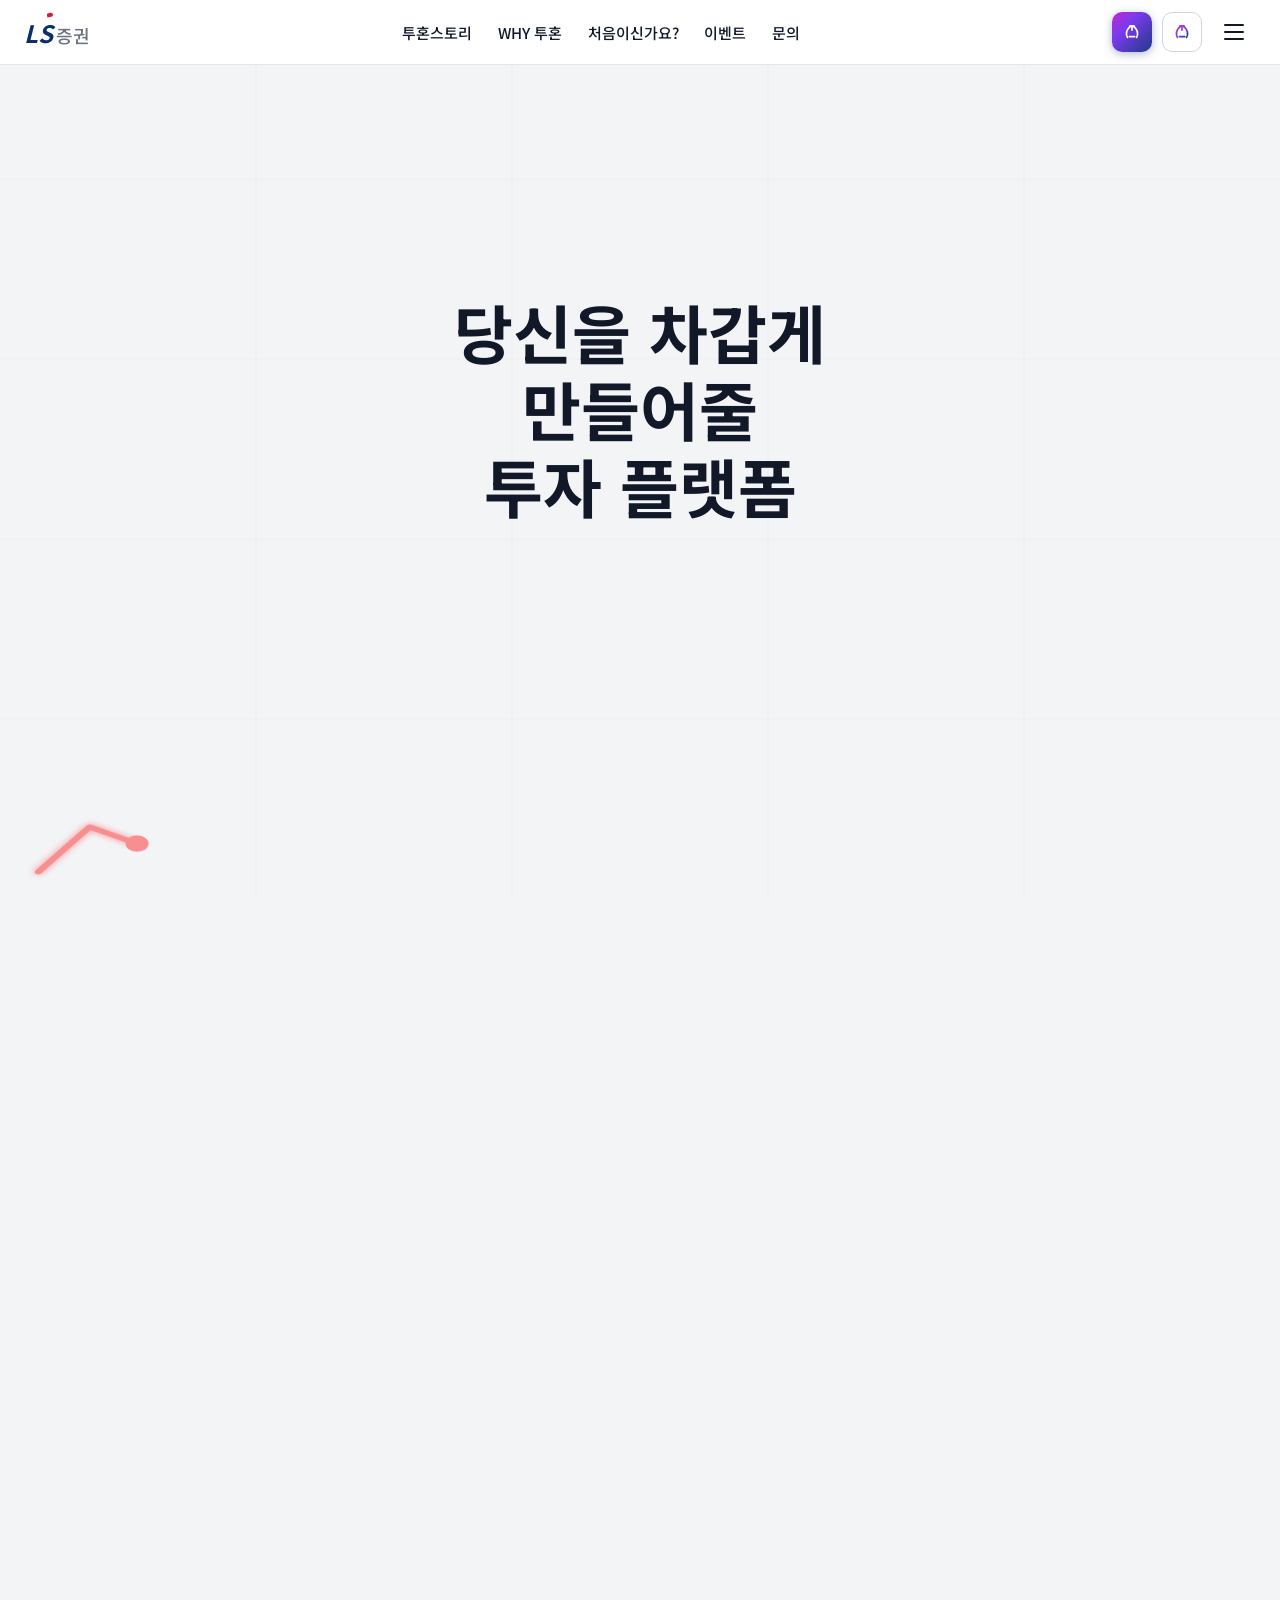
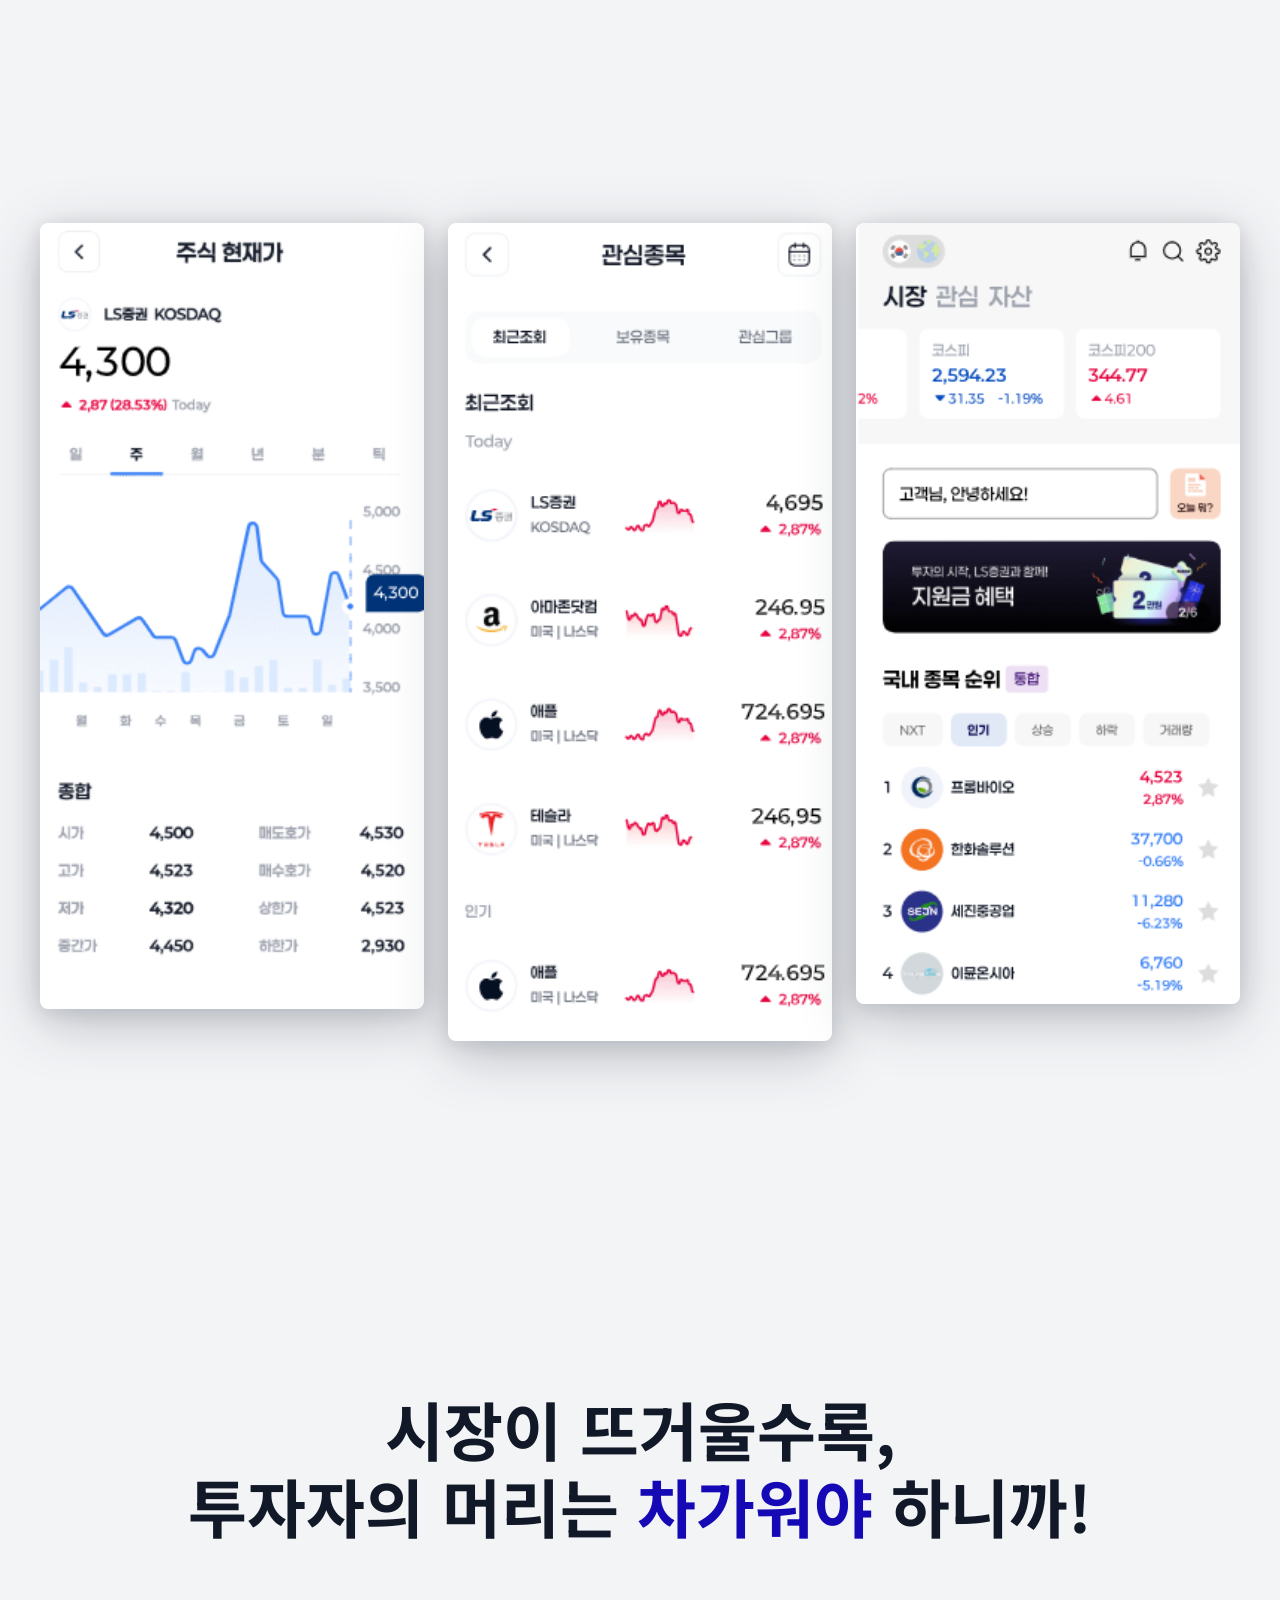
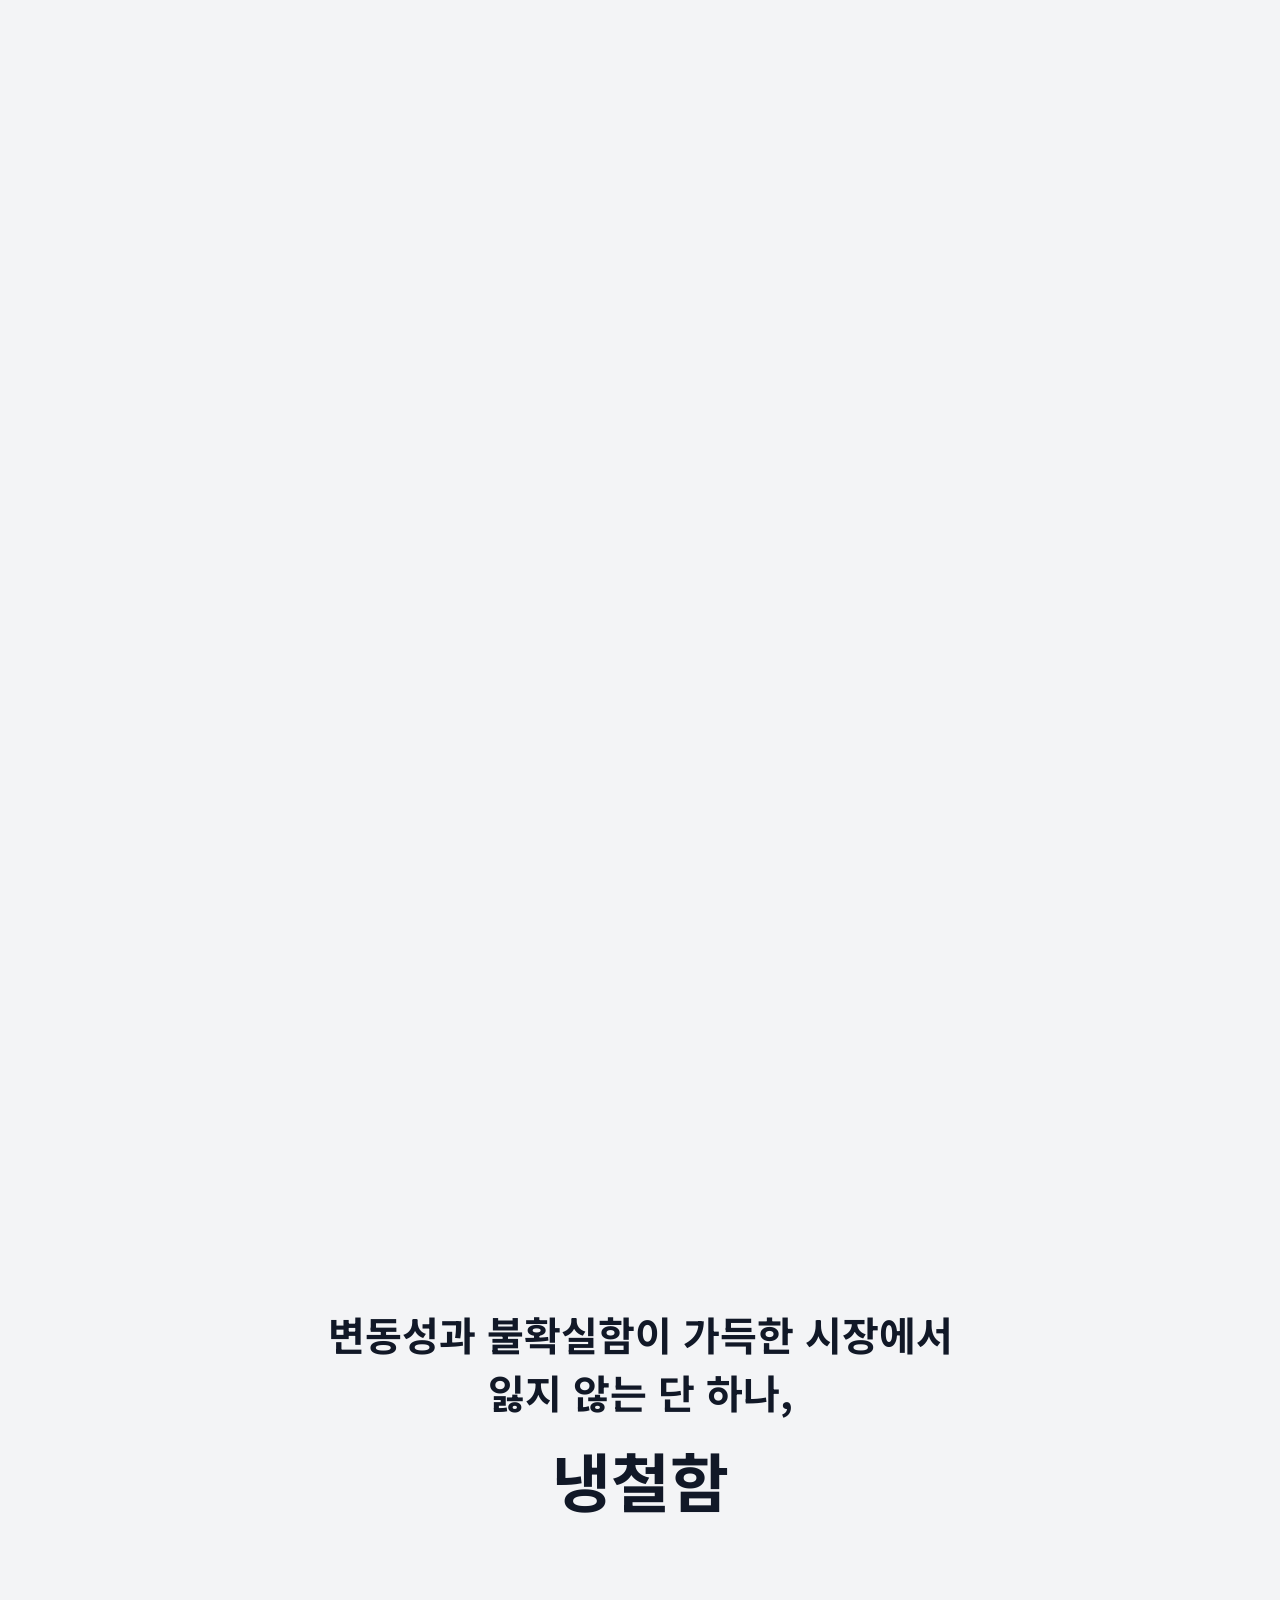
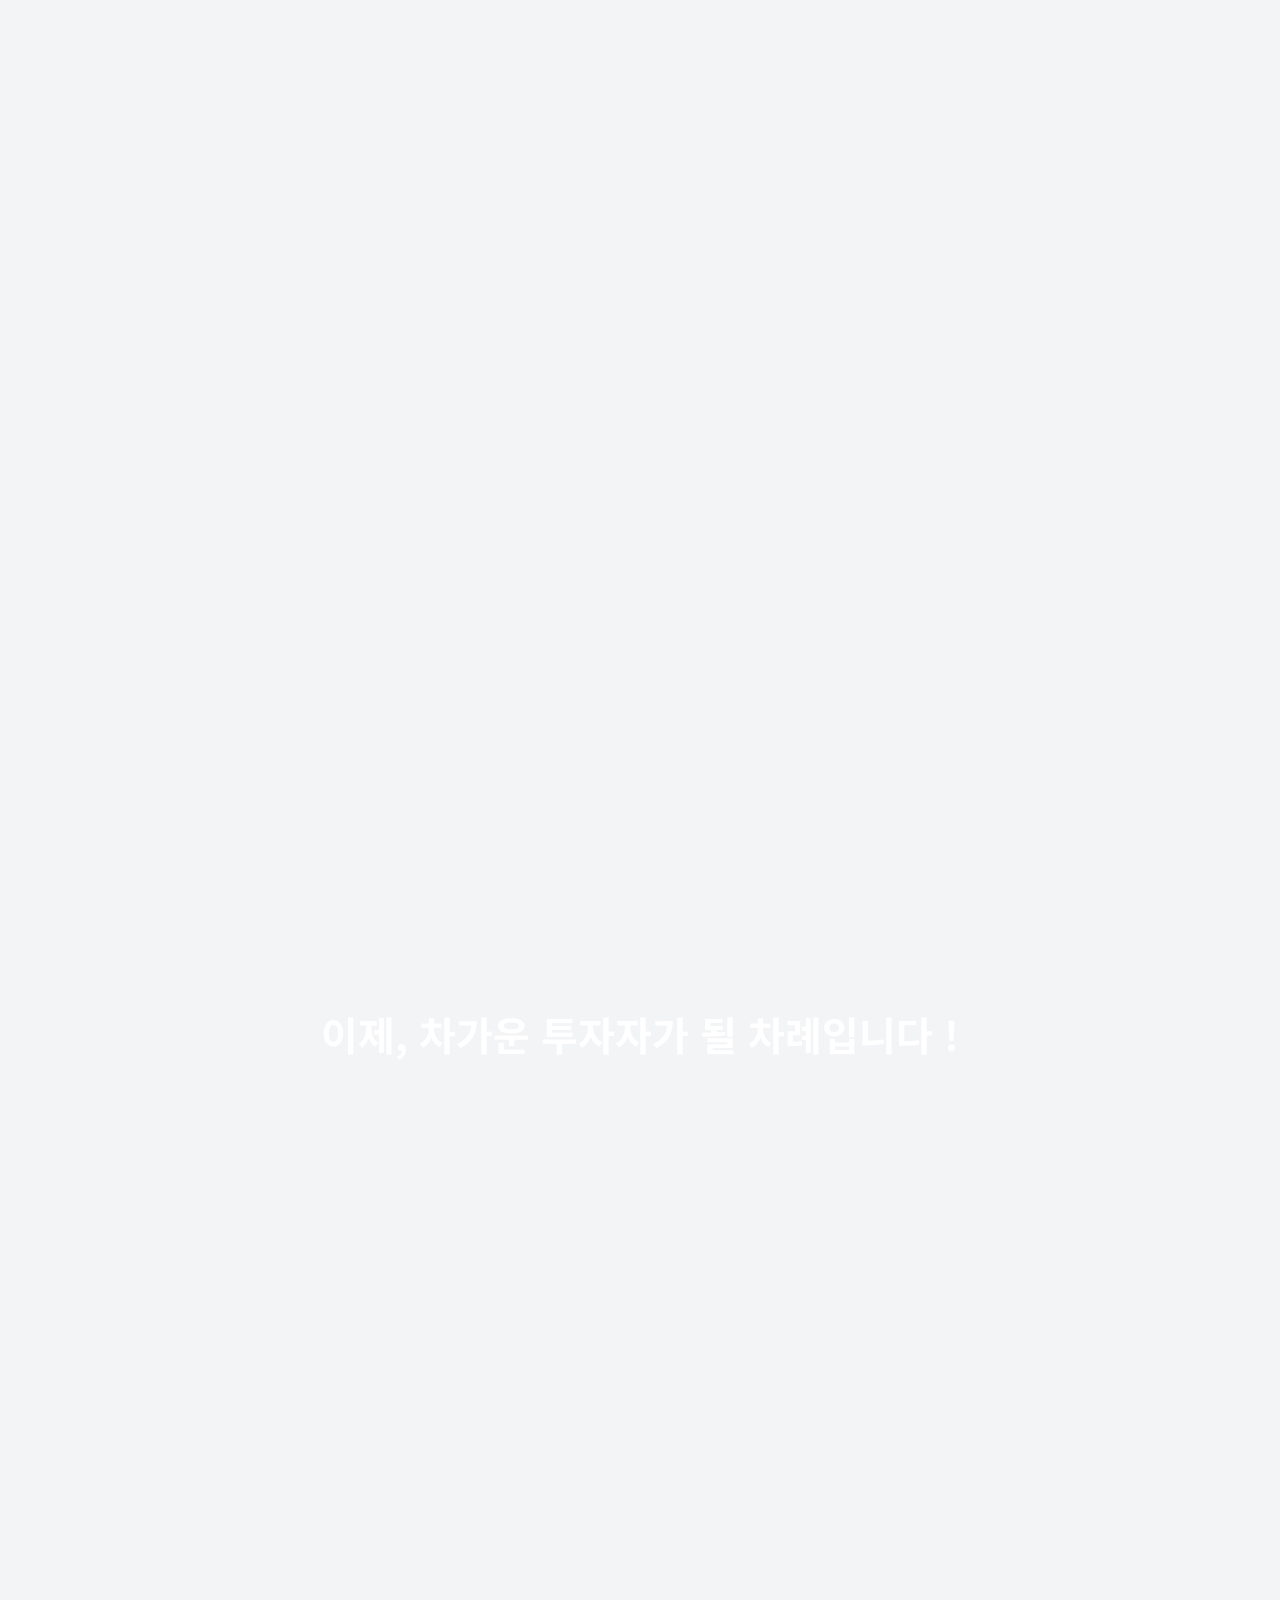
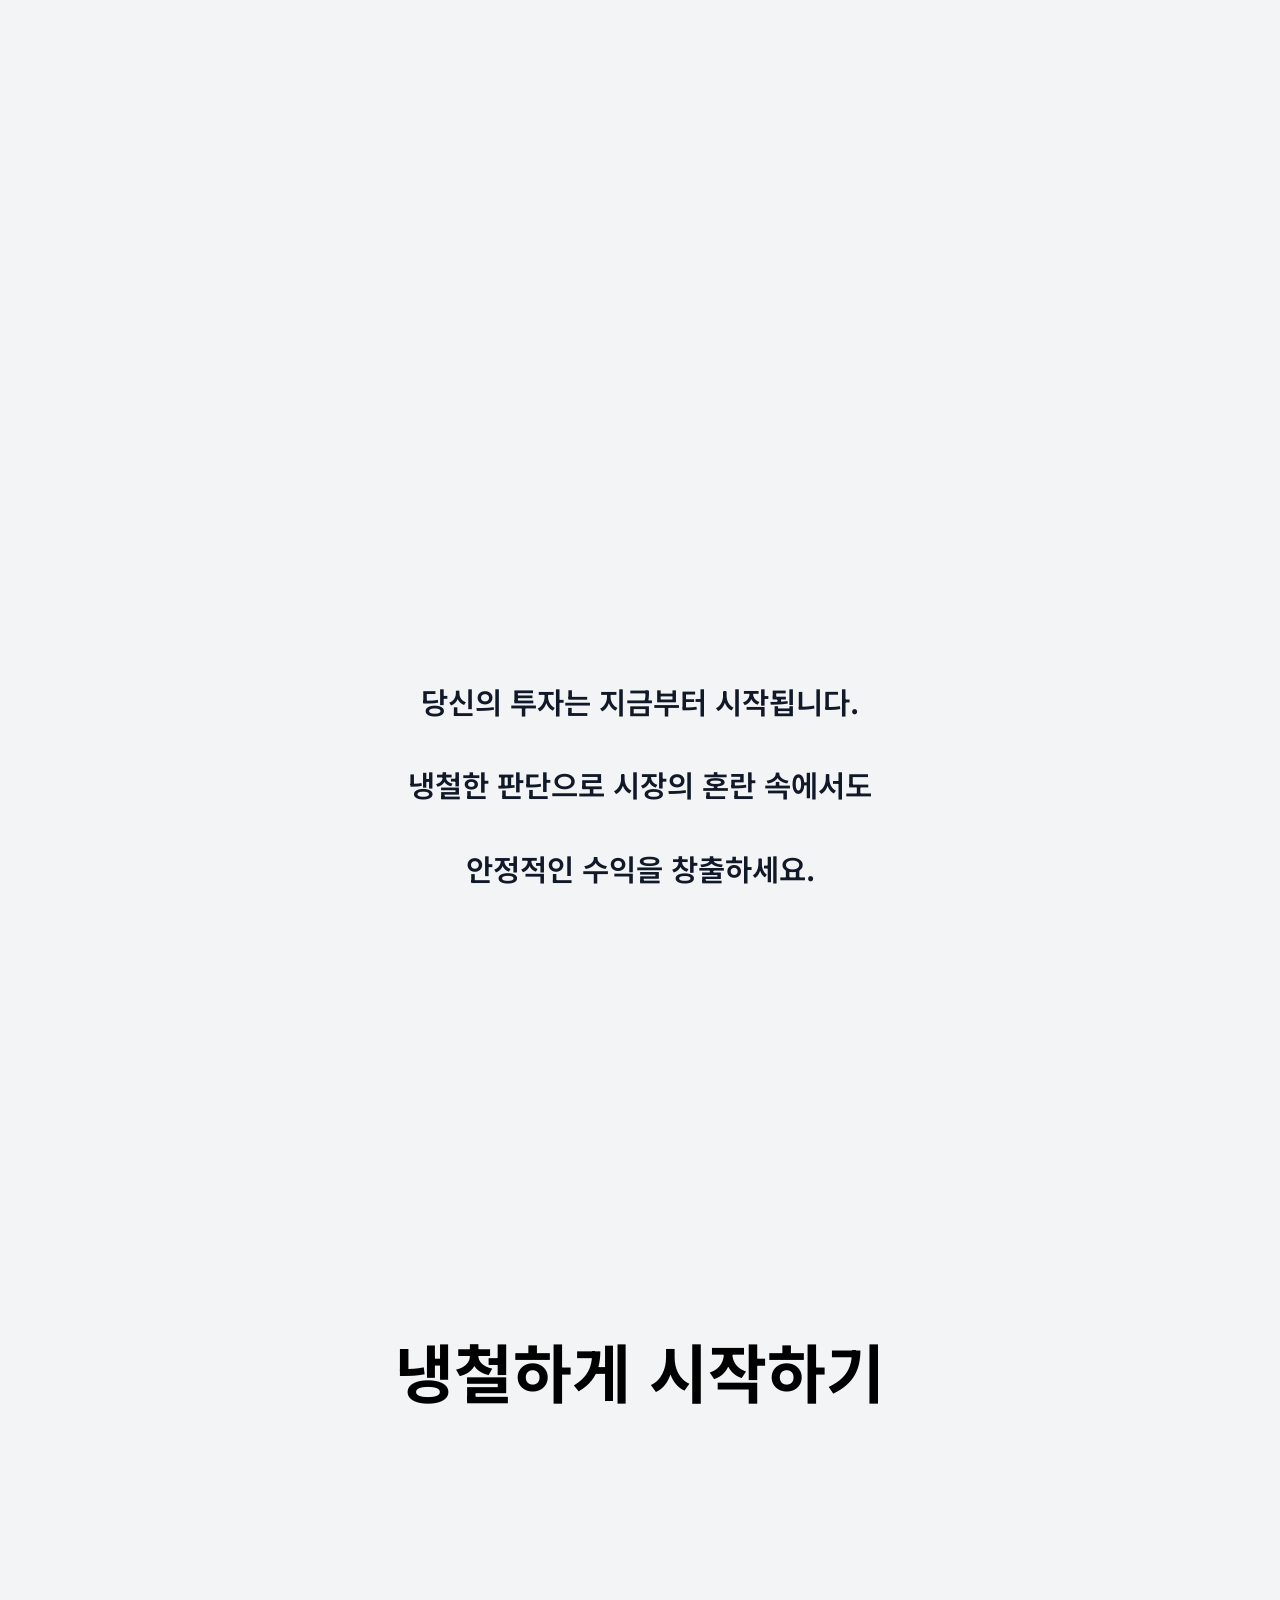
==== commit 94a3819d: "GEN SubPage" ====
--- a/index.html
+++ b/index.html
@@ -48,7 +48,7 @@
     </div>
     <header class="site-header">
         <div class="header-inner">
-            <a href="#" class="logo" aria-label="LS증권 홈">
+            <a href="index.html" class="logo" aria-label="LS증권 홈">
                 <span class="logo-ls">
                     L<span class="logo-s-wrap">S<span class="logo-s-accent" aria-hidden="true"></span></span>
                 </span>
@@ -57,14 +57,11 @@
 
             <nav class="main-nav" aria-label="주요 메뉴">
                 <ul>
-                    <li><a href="#" class="is-active">투혼스토리</a></li>
-                    <li><a href="#">WHY 투혼</a></li>
-                    <li><a href="#">처음이신가요?</a></li>
-                    <li><a href="#">이벤트</a></li>
-                    <li><a href="#">투혼 서비스</a></li>
-                    <li><a href="#">모의투자</a></li>
-                    <li><a href="#">트레이딩</a></li>
-                    <li><a href="#">투혼클래스</a></li>
+                    <li><a href="story.html">투혼스토리</a></li>
+                    <li><a href="why.html">WHY 투혼</a></li>
+                    <li><a href="download.html">처음이신가요?</a></li>
+                    <li><a href="events.html">이벤트</a></li>
+                    <li><a href="contact.html">문의</a></li>
                 </ul>
             </nav>
 
@@ -97,6 +94,7 @@
         </div>
     </header>
 
+    
     <main class="site-main">
         <div class="hero-pin-scene">
             <div class="hero-pin-sticky">
--- a/css/styles.css
+++ b/css/styles.css
@@ -445,3 +445,196 @@
 .scroll-top-btn__icon {
     display: block;
 }
+
+/* 서브 페이지 (소개·다운로드·게시판·문의) */
+.site-main--sub {
+    text-align: left;
+    max-width: 720px;
+    margin-left: auto;
+    margin-right: auto;
+    padding-top: 1.5rem;
+    padding-bottom: 4rem;
+}
+
+.site-main--sub > *:first-child {
+    margin-top: 0;
+}
+
+.page-title {
+    margin: 0 0 0.5rem;
+    font-size: clamp(1.75rem, 4vw, 2.25rem);
+    font-weight: 700;
+    color: var(--nav-text);
+}
+
+.page-lead {
+    margin: 0 0 2rem;
+    font-size: 1rem;
+    color: #4b5563;
+    line-height: 1.6;
+}
+
+.prose {
+    margin: 0;
+    font-size: 1rem;
+    line-height: 1.75;
+    color: #374151;
+}
+
+.prose p {
+    margin: 0 0 1rem;
+}
+
+.prose p:last-child {
+    margin-bottom: 0;
+}
+
+.feature-list {
+    margin: 1.5rem 0 0;
+    padding: 0 0 0 1.25rem;
+    color: #374151;
+    line-height: 1.75;
+}
+
+.feature-list li {
+    margin-bottom: 0.5rem;
+}
+
+.download-cards {
+    display: grid;
+    gap: 1rem;
+    margin-top: 1.5rem;
+}
+
+.download-card {
+    display: flex;
+    align-items: center;
+    justify-content: space-between;
+    gap: 1rem;
+    padding: 1rem 1.25rem;
+    background: #fff;
+    border: 1px solid #e5e7eb;
+    border-radius: 12px;
+    text-decoration: none;
+    color: var(--nav-text);
+    font-weight: 600;
+    transition: border-color 0.15s ease, box-shadow 0.15s ease;
+}
+
+.download-card:hover {
+    border-color: var(--logo-blue);
+    box-shadow: 0 4px 14px rgba(10, 47, 107, 0.08);
+}
+
+.download-card span {
+    font-size: 0.875rem;
+    font-weight: 500;
+    color: #6b7280;
+}
+
+.board-wrap {
+    margin-top: 1.5rem;
+    background: #fff;
+    border: 1px solid #e5e7eb;
+    border-radius: 12px;
+    overflow: hidden;
+}
+
+.board-table {
+    width: 100%;
+    border-collapse: collapse;
+    font-size: 0.9375rem;
+}
+
+.board-table th,
+.board-table td {
+    padding: 0.75rem 1rem;
+    text-align: left;
+    border-bottom: 1px solid #f3f4f6;
+}
+
+.board-table th {
+    background: #f9fafb;
+    font-weight: 600;
+    color: #374151;
+}
+
+.board-table tbody tr:last-child td {
+    border-bottom: none;
+}
+
+.board-table a {
+    color: var(--logo-blue);
+    text-decoration: none;
+    font-weight: 500;
+}
+
+.board-table a:hover {
+    text-decoration: underline;
+}
+
+.contact-form {
+    margin-top: 1.5rem;
+    display: flex;
+    flex-direction: column;
+    gap: 1rem;
+}
+
+.contact-form label {
+    display: flex;
+    flex-direction: column;
+    gap: 0.35rem;
+    font-size: 0.875rem;
+    font-weight: 600;
+    color: #374151;
+}
+
+.contact-form input,
+.contact-form textarea {
+    font: inherit;
+    padding: 0.65rem 0.85rem;
+    border: 1px solid #d1d5db;
+    border-radius: 8px;
+    background: #fff;
+    color: var(--nav-text);
+}
+
+.contact-form input:focus-visible,
+.contact-form textarea:focus-visible {
+    outline: 2px solid var(--logo-blue);
+    outline-offset: 1px;
+}
+
+.contact-form textarea {
+    min-height: 160px;
+    resize: vertical;
+}
+
+.contact-form__hint {
+    margin: 0;
+    font-size: 0.8125rem;
+    color: #6b7280;
+}
+
+.btn-primary {
+    align-self: flex-start;
+    margin-top: 0.25rem;
+    padding: 0.75rem 1.5rem;
+    font: inherit;
+    font-weight: 600;
+    color: #fff;
+    background: var(--logo-blue);
+    border: none;
+    border-radius: 10px;
+    cursor: pointer;
+    transition: filter 0.15s ease;
+}
+
+.btn-primary:hover {
+    filter: brightness(1.08);
+}
+
+.btn-primary:focus-visible {
+    outline: 2px solid var(--logo-blue);
+    outline-offset: 2px;
+}
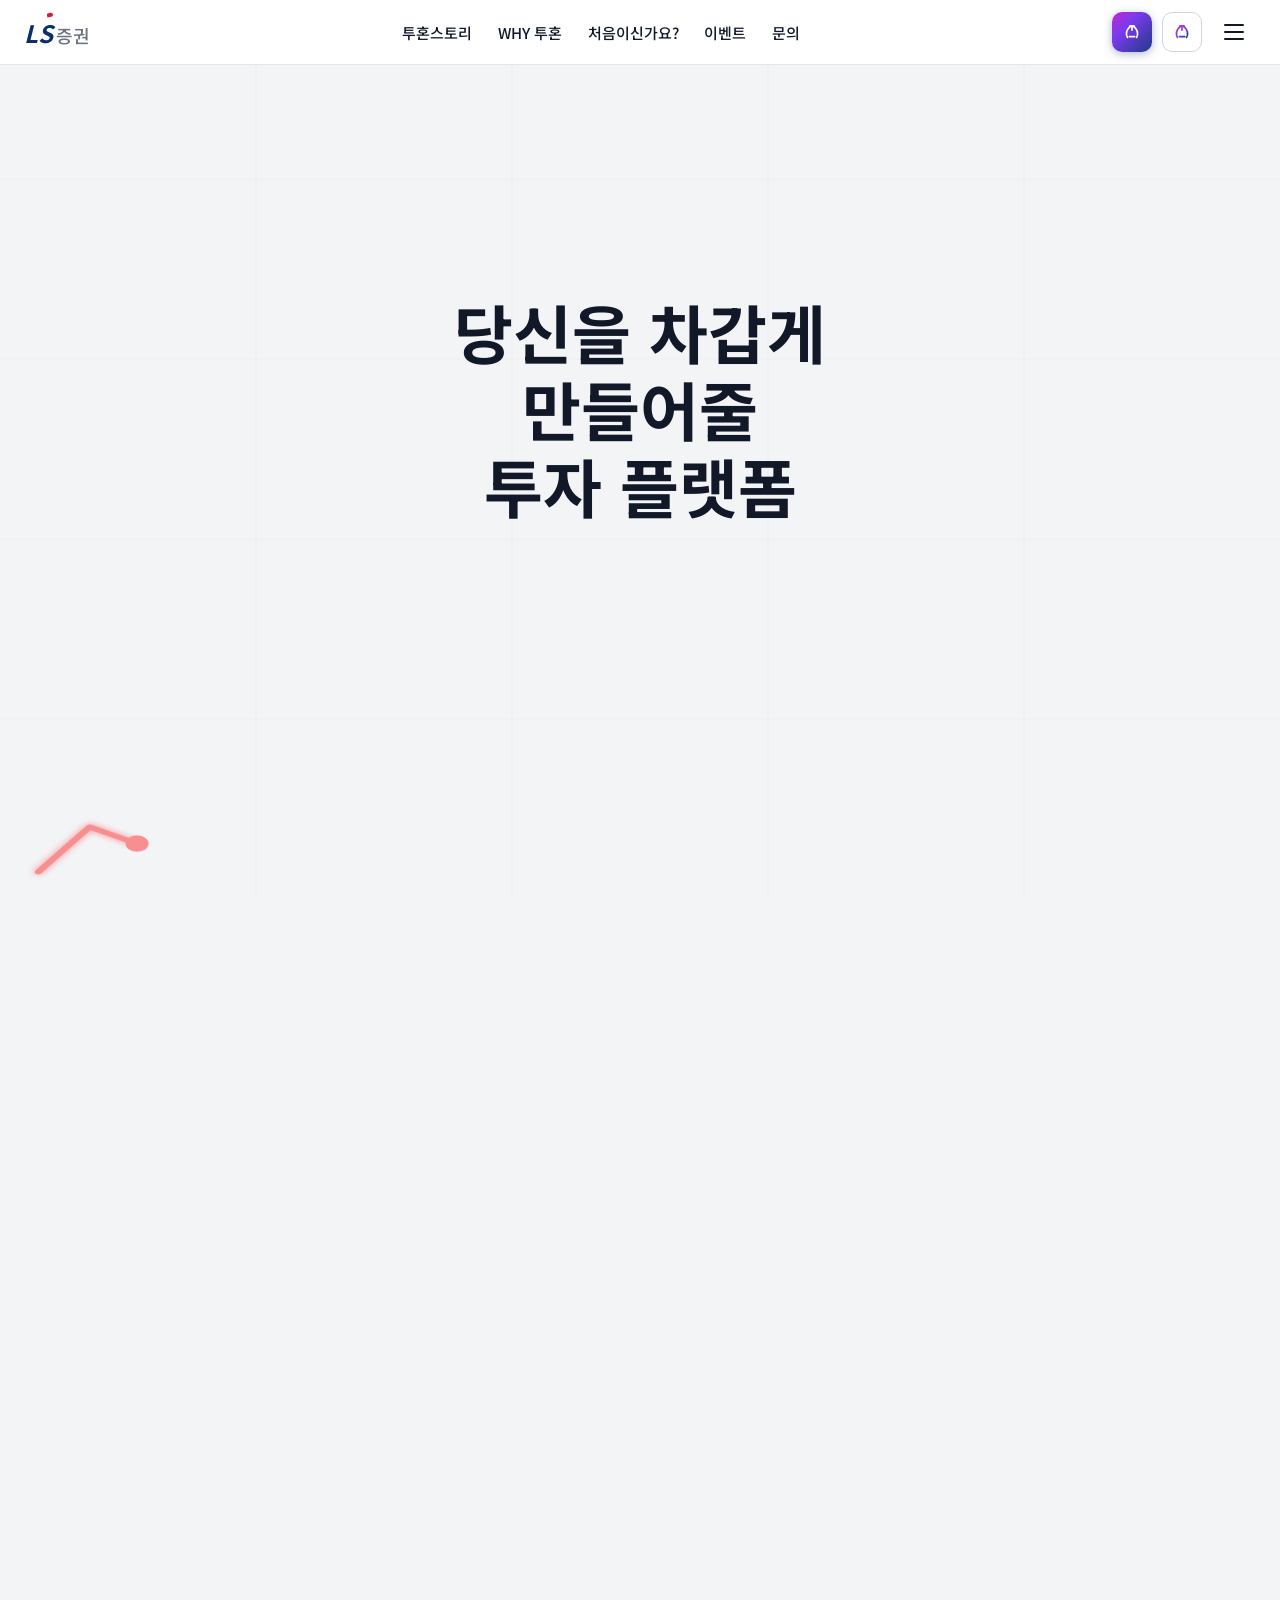
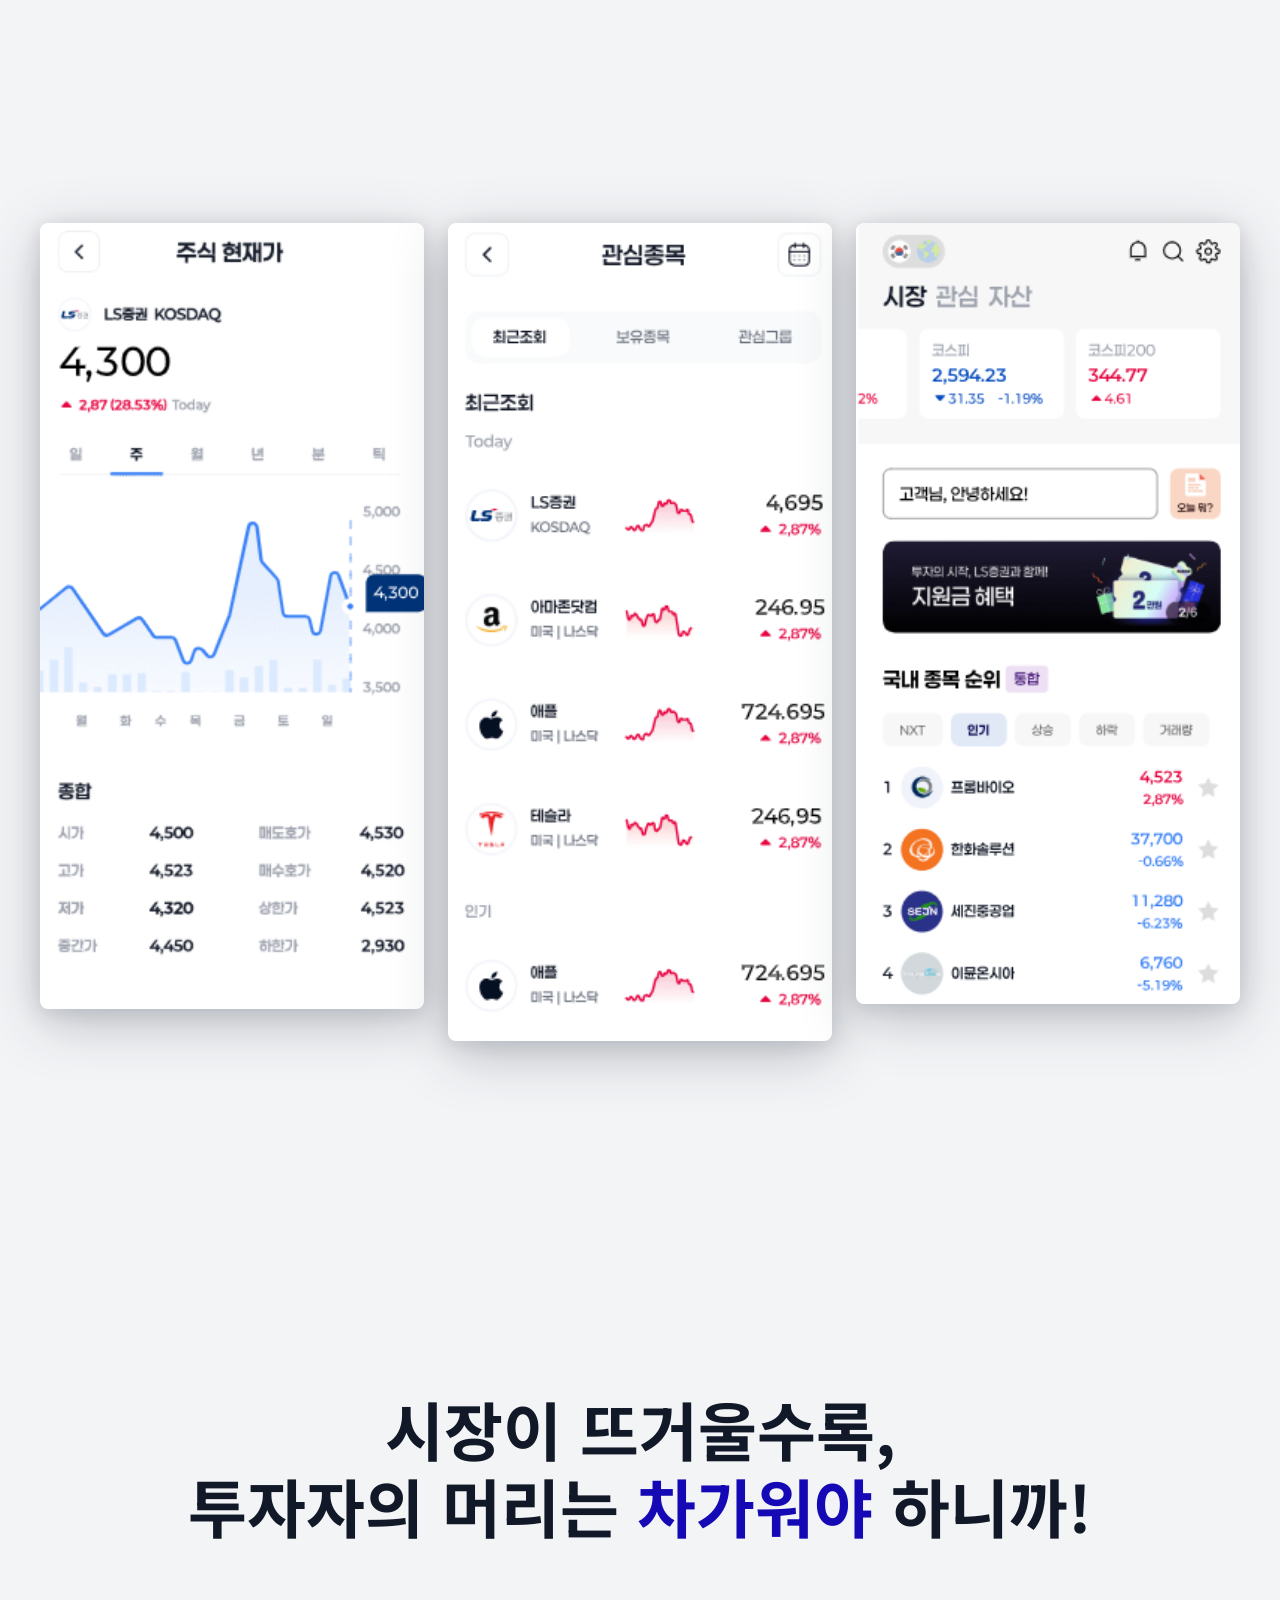
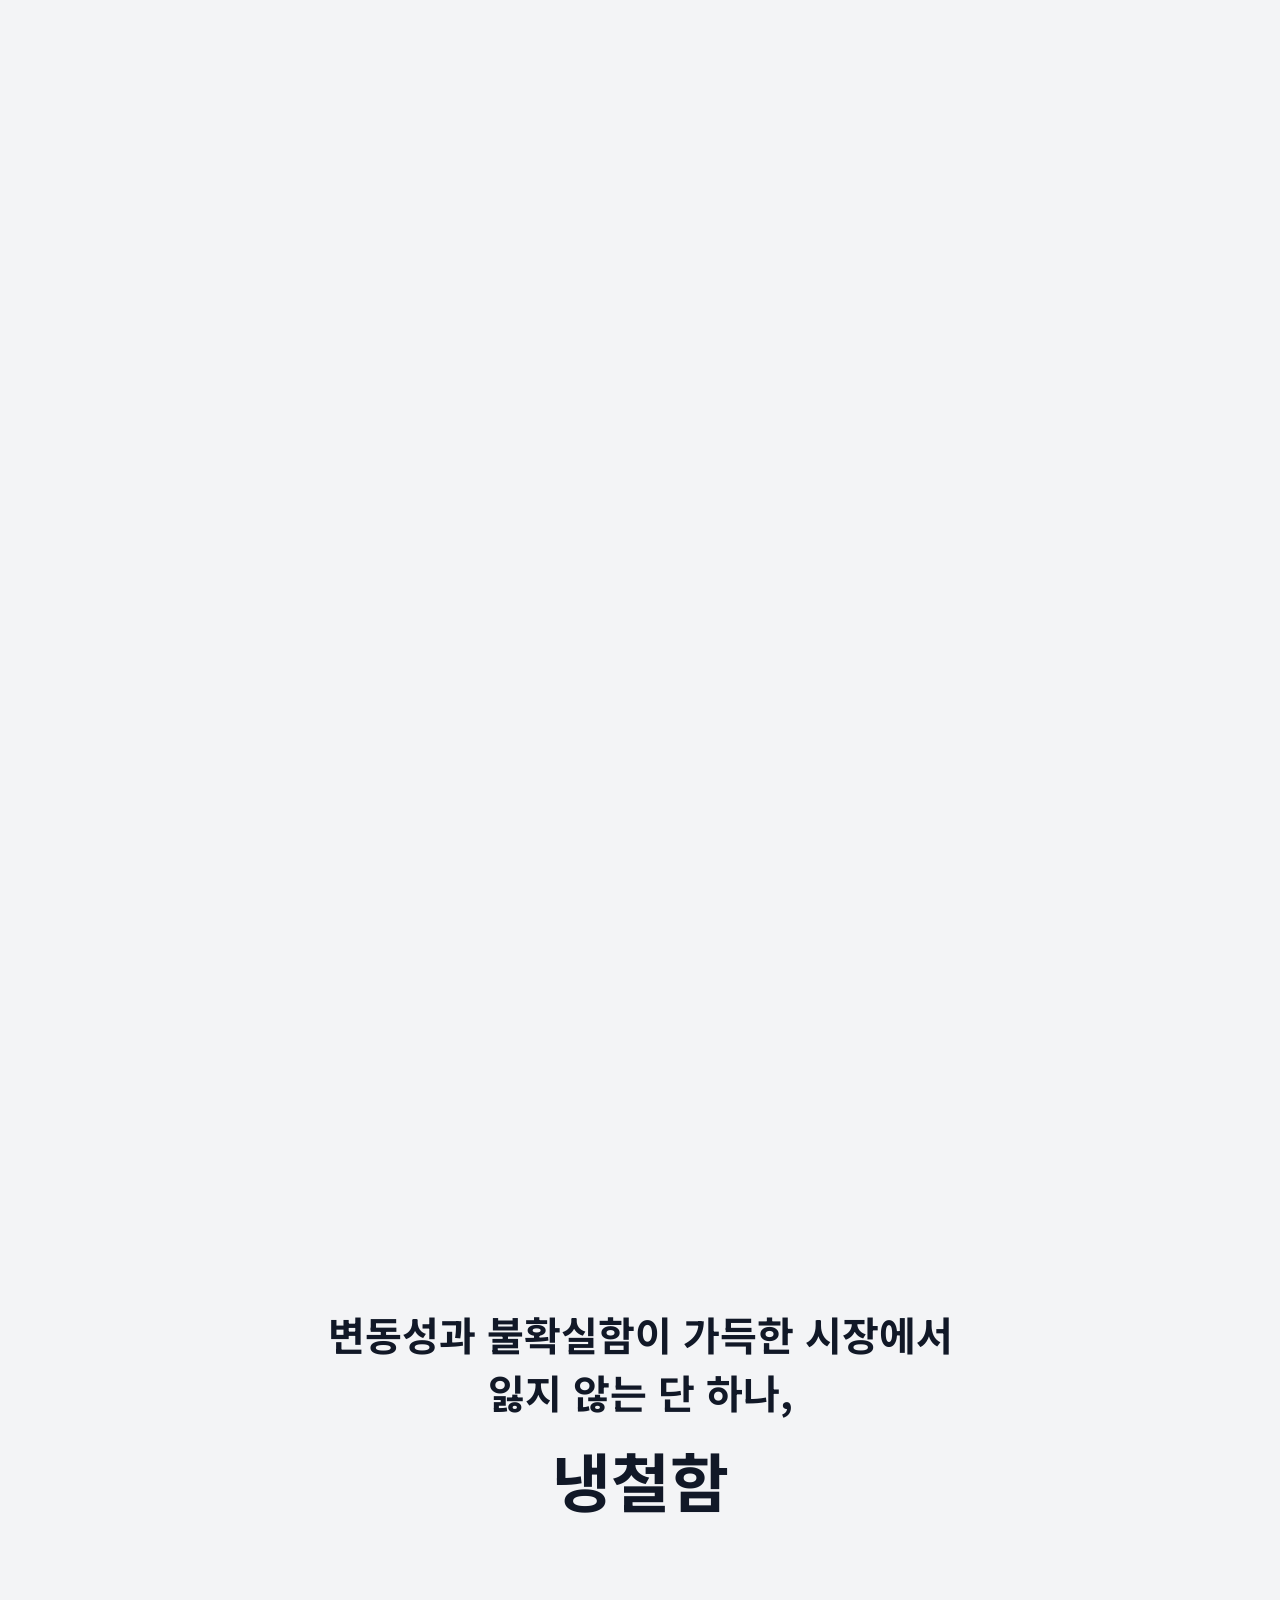
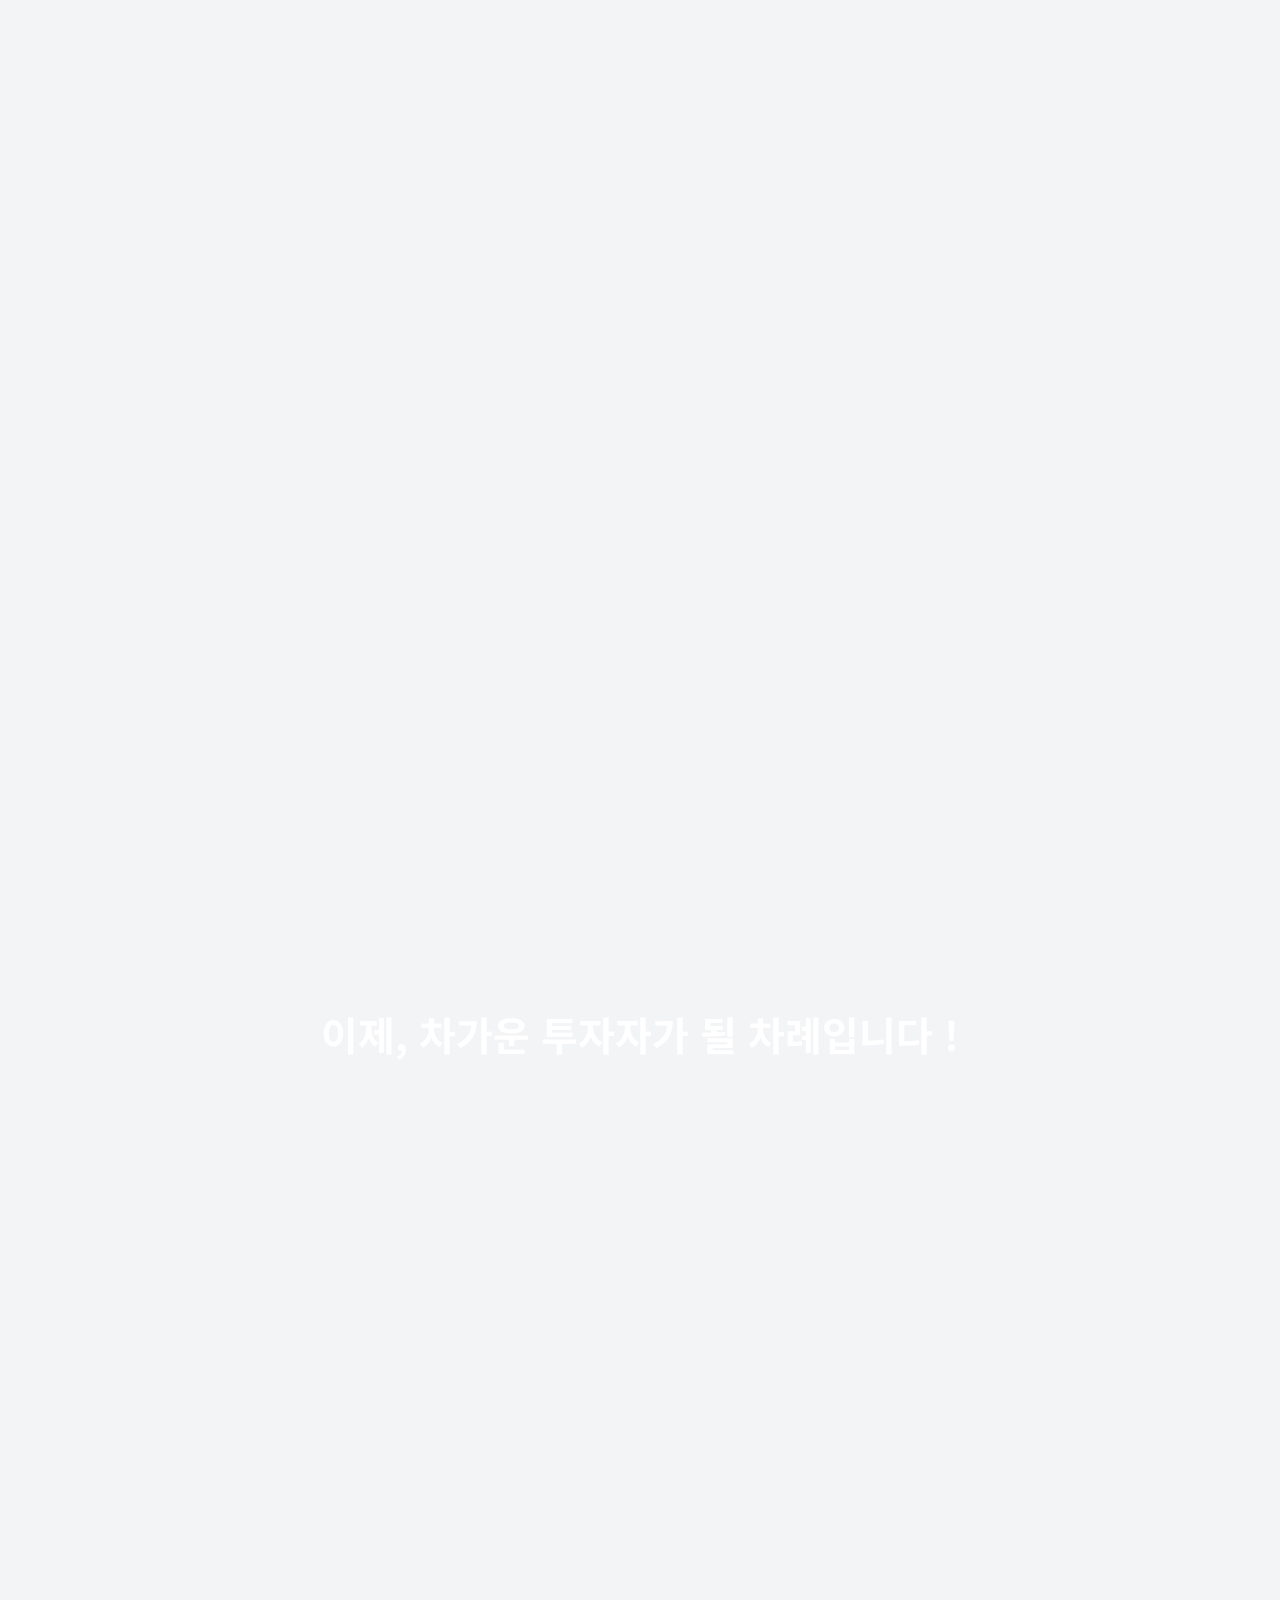
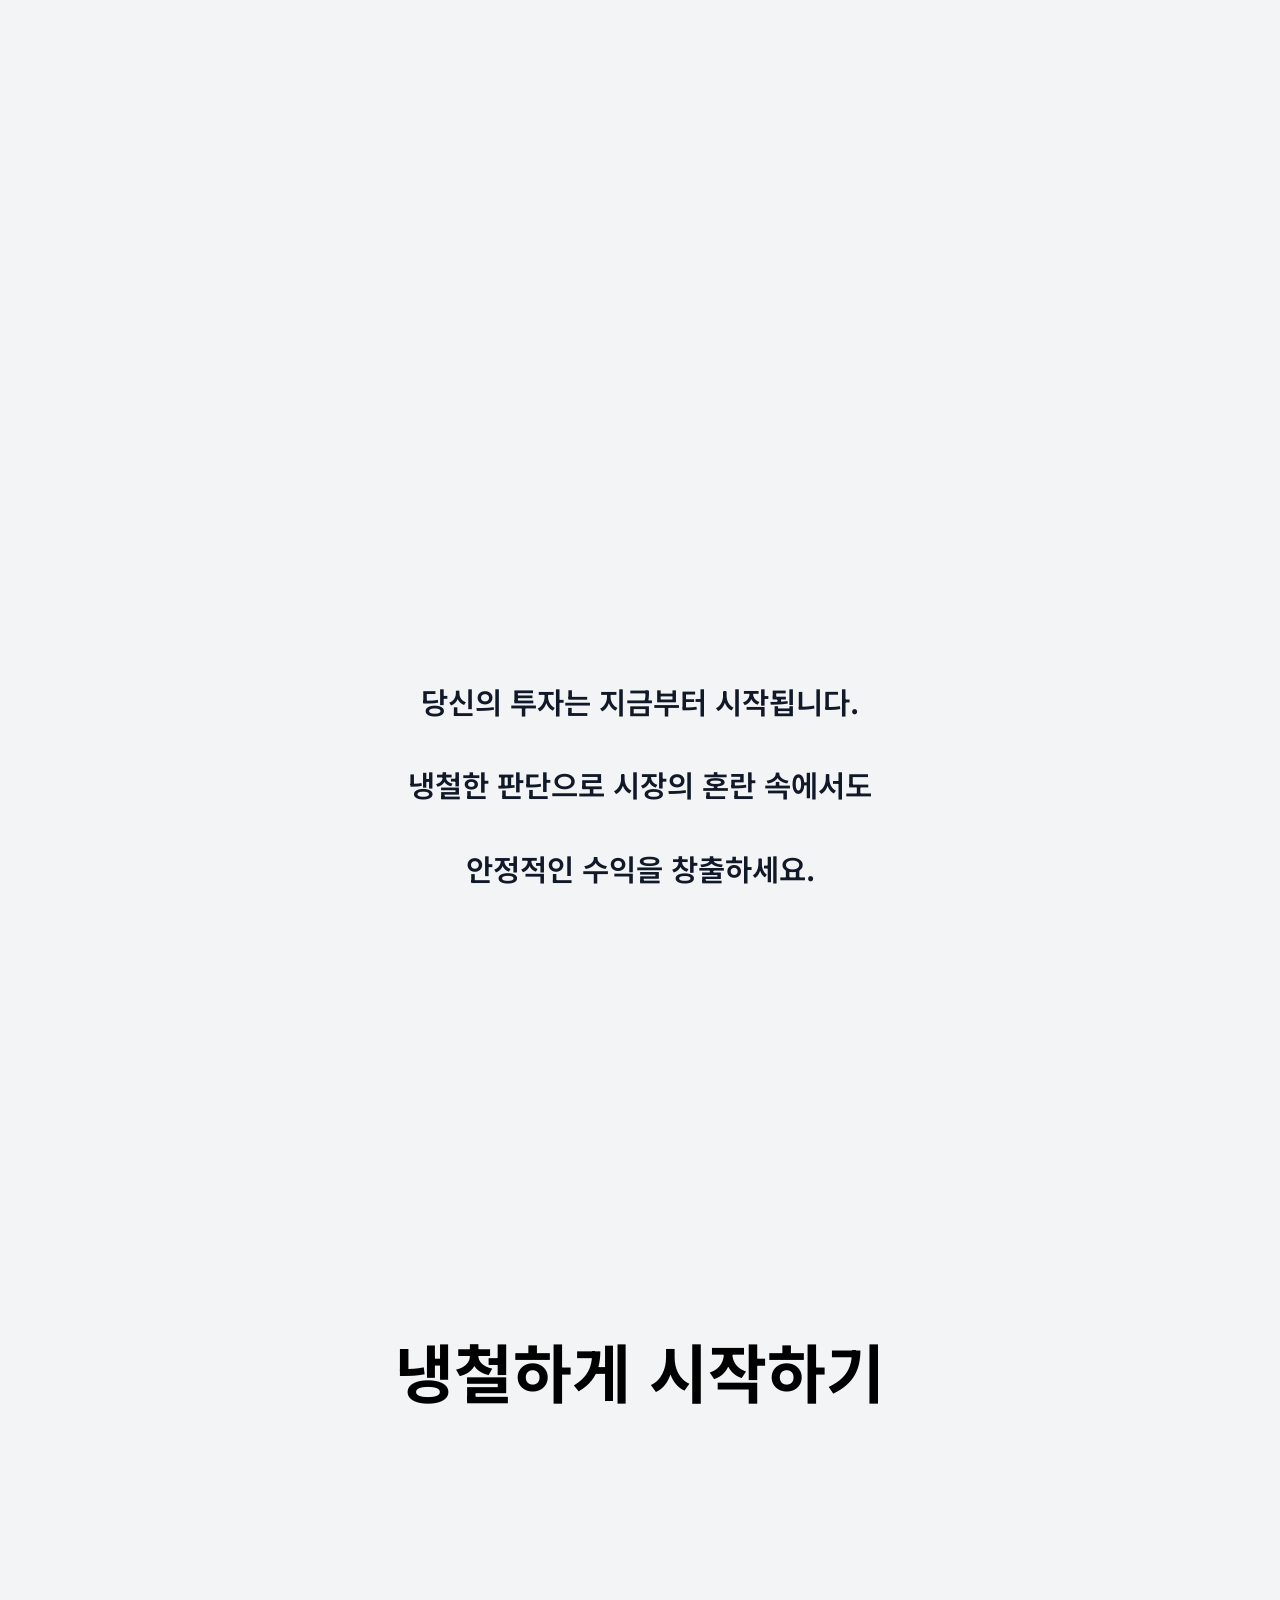
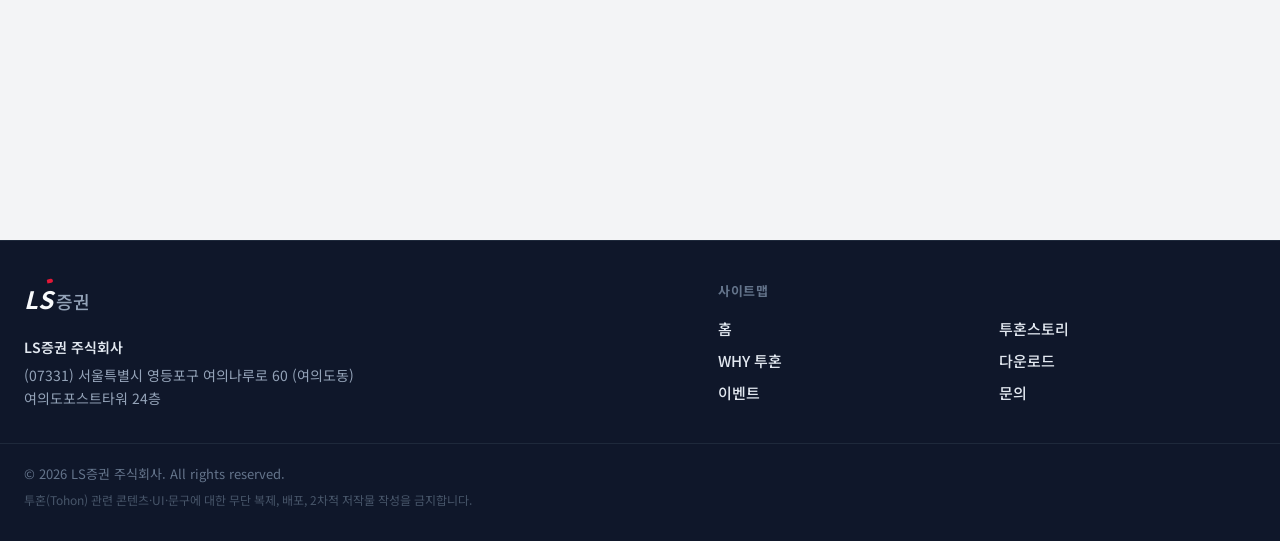
==== commit 2bbe515f: "footer footer" ====
--- a/index.html
+++ b/index.html
@@ -142,7 +142,39 @@
 
 
     </main>
-    <footer>
+    <footer class="site-footer">
+        <div class="footer-inner">
+            <div class="footer-brand">
+                <a href="index.html" class="logo logo--footer" aria-label="LS증권 홈">
+                    <span class="logo-ls">
+                        L<span class="logo-s-wrap">S<span class="logo-s-accent" aria-hidden="true"></span></span>
+                    </span>
+                    <span class="logo-sub">증권</span>
+                </a>
+                <address class="footer-address">
+                    <strong>LS증권 주식회사</strong>
+                    (07331) 서울특별시 영등포구 여의나루로 60 (여의도동)<br>
+                    여의도포스트타워 24층
+                </address>
+            </div>
+            <nav class="footer-sitemap" aria-label="사이트맵">
+                <h2 class="footer-heading">사이트맵</h2>
+                <ul>
+                    <li><a href="index.html">홈</a></li>
+                    <li><a href="story.html">투혼스토리</a></li>
+                    <li><a href="why.html">WHY 투혼</a></li>
+                    <li><a href="download.html">다운로드</a></li>
+                    <li><a href="events.html">이벤트</a></li>
+                    <li><a href="contact.html">문의</a></li>
+                </ul>
+            </nav>
+        </div>
+        <div class="footer-bottom">
+            <p class="footer-copy">
+                © 2026 LS증권 주식회사. All rights reserved.
+                <small>투혼(Tohon) 관련 콘텐츠·UI·문구에 대한 무단 복제, 배포, 2차적 저작물 작성을 금지합니다.</small>
+            </p>
+        </div>
     </footer>
     <button type="button" class="scroll-top-btn" id="scrollTopBtn" aria-label="페이지 맨 위로 이동" title="맨 위로">
         <svg class="scroll-top-btn__icon" width="22" height="22" viewBox="0 0 24 24" fill="none" stroke="currentColor" stroke-width="2.2" stroke-linecap="round" stroke-linejoin="round" aria-hidden="true">
--- a/css/styles.css
+++ b/css/styles.css
@@ -638,3 +638,120 @@
     outline: 2px solid var(--logo-blue);
     outline-offset: 2px;
 }
+
+/* 푸터 */
+.site-footer {
+    position: relative;
+    z-index: 1;
+    margin-top: 0;
+    background: #0f172a;
+    color: #cbd5e1;
+    border-top: 1px solid #1e293b;
+}
+
+.footer-inner {
+    max-width: 1280px;
+    margin: 0 auto;
+    padding: 2.5rem 24px 2rem;
+    display: grid;
+    grid-template-columns: minmax(0, 1.2fr) minmax(0, 1fr);
+    gap: 2rem 3rem;
+    align-items: start;
+}
+
+.footer-brand {
+    min-width: 0;
+}
+
+.site-footer .logo--footer {
+    display: inline-flex;
+    margin-bottom: 1.25rem;
+}
+
+.site-footer .logo--footer .logo-ls {
+    color: #f8fafc;
+}
+
+.site-footer .logo--footer .logo-sub {
+    color: #94a3b8;
+}
+
+.footer-address {
+    margin: 0;
+    font-size: 0.875rem;
+    font-style: normal;
+    line-height: 1.65;
+    color: #94a3b8;
+}
+
+.footer-address strong {
+    display: block;
+    margin-bottom: 0.35rem;
+    font-weight: 600;
+    color: #e2e8f0;
+}
+
+.footer-sitemap {
+    min-width: 0;
+}
+
+.footer-heading {
+    margin: 0 0 1rem;
+    font-size: 0.8125rem;
+    font-weight: 700;
+    letter-spacing: 0.06em;
+    text-transform: uppercase;
+    color: #64748b;
+}
+
+.footer-sitemap ul {
+    list-style: none;
+    margin: 0;
+    padding: 0;
+    display: grid;
+    grid-template-columns: repeat(2, minmax(0, 1fr));
+    gap: 0.5rem 1.5rem;
+}
+
+.footer-sitemap a {
+    color: #e2e8f0;
+    text-decoration: none;
+    font-size: 0.9375rem;
+    font-weight: 500;
+}
+
+.footer-sitemap a:hover {
+    color: #fff;
+    text-decoration: underline;
+}
+
+.footer-bottom {
+    max-width: 1280px;
+    margin: 0 auto;
+    padding: 1.25rem 24px 2rem;
+    border-top: 1px solid #1e293b;
+}
+
+.footer-copy {
+    margin: 0;
+    font-size: 0.8125rem;
+    line-height: 1.6;
+    color: #64748b;
+}
+
+.footer-copy small {
+    display: block;
+    margin-top: 0.35rem;
+    font-size: 0.75rem;
+    color: #475569;
+}
+
+@media (max-width: 640px) {
+    .footer-inner {
+        grid-template-columns: 1fr;
+    }
+
+    .footer-sitemap ul {
+        grid-template-columns: 1fr;
+    }
+}
